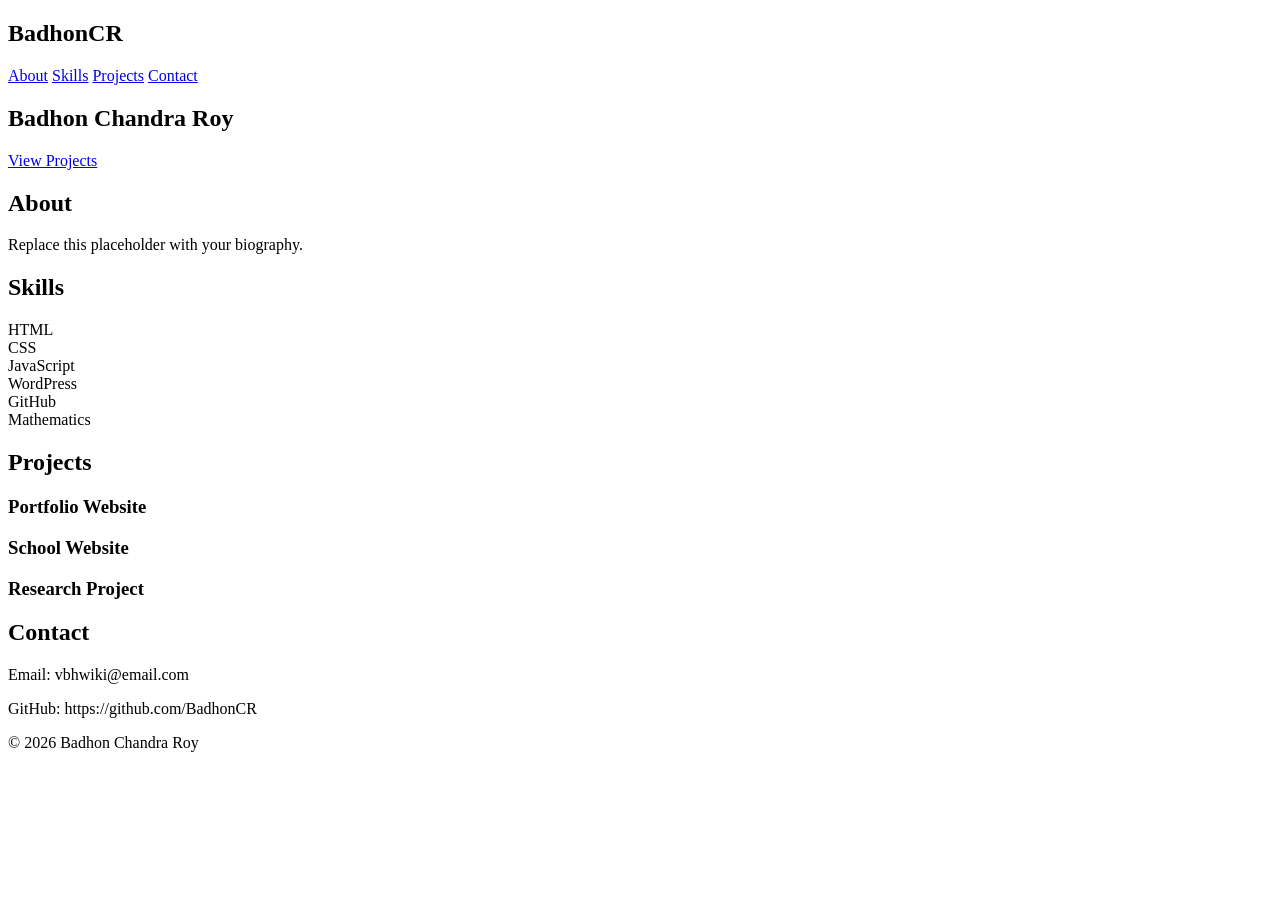
==== index.html @ b5044f46 "Update index.html" ====
<!DOCTYPE html>
<html lang="en">
<head>
<meta charset="UTF-8">
<meta name="viewport" content="width=device-width,initial-scale=1">
<title>Badhon Chandra Roy | Portfolio</title>
<meta name="description" content="Portfolio of Badhon Chandra Roy">
<link rel="stylesheet" href="css/style.css">
</head>
<body>
<header>
<div class="container">
<h2>BadhonCR</h2>
<nav>
<a href="#about">About</a>
<a href="#skills">Skills</a>
<a href="#projects">Projects</a>
<a href="#contact">Contact</a>
</nav>
</div>
</header>

<section class="hero">
<div class="container">
<h1>Badhon Chandra Roy</h1>
<p id="typing"></p>
<a class="btn" href="#projects">View Projects</a>
</div>
</section>

<section id="about" class="container card">
<h2>About</h2>
<p>Replace this placeholder with your biography.</p>
</section>

<section id="skills" class="container">
<h2>Skills</h2>
<div class="grid">
<div class="card">HTML</div>
<div class="card">CSS</div>
<div class="card">JavaScript</div>
<div class="card">WordPress</div>
<div class="card">GitHub</div>
<div class="card">Mathematics</div>
</div>
</section>

<section id="projects" class="container">
<h2>Projects</h2>
<div class="grid">
<div class="card"><h3>Portfolio Website</h3></div>
<div class="card"><h3>School Website</h3></div>
<div class="card"><h3>Research Project</h3></div>
</div>
</section>

<section id="contact" class="container card">
<h2>Contact</h2>
<p>Email: vbhwiki@email.com</p>
<p>GitHub: https://github.com/BadhonCR</p>
</section>

<footer>© 2026 Badhon Chandra Roy</footer>
<script src="js/script.js"></script>
</body>
</html>
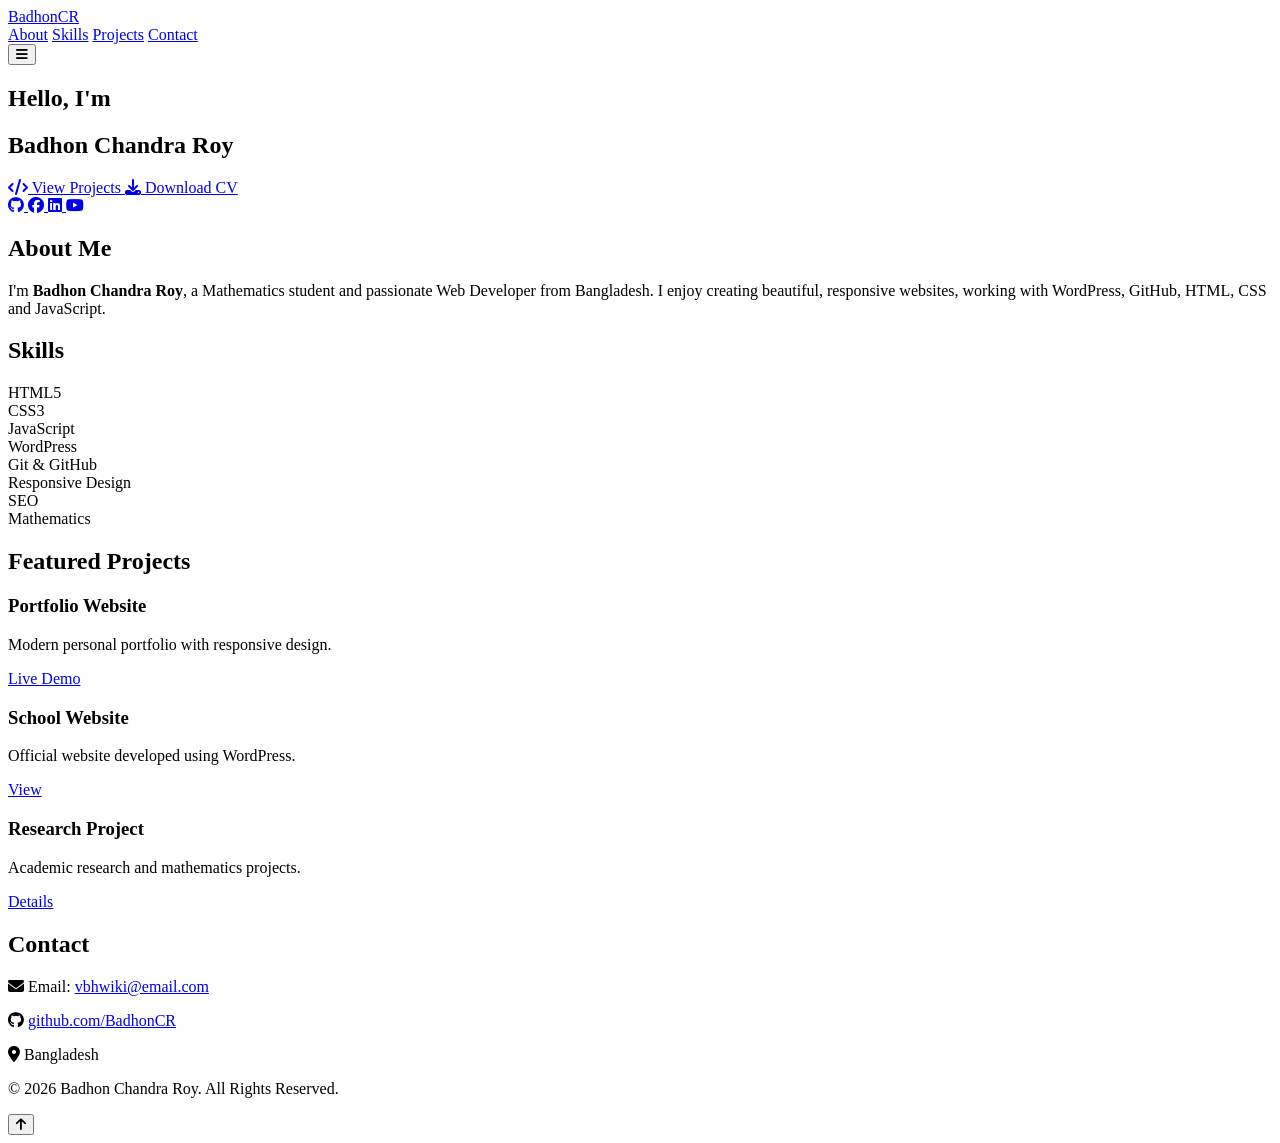
==== commit 70b9af37: "Update index.html" ====
--- a/index.html
+++ b/index.html
@@ -1,66 +1,298 @@
 <!DOCTYPE html>
 <html lang="en">
+
 <head>
-<meta charset="UTF-8">
-<meta name="viewport" content="width=device-width,initial-scale=1">
-<title>Badhon Chandra Roy | Portfolio</title>
-<meta name="description" content="Portfolio of Badhon Chandra Roy">
-<link rel="stylesheet" href="css/style.css">
+    <meta charset="UTF-8">
+    <meta name="viewport" content="width=device-width, initial-scale=1.0">
+
+    <title>Badhon Chandra Roy | Portfolio</title>
+
+    <meta name="description"
+        content="Official Portfolio of Badhon Chandra Roy - Mathematics Student, Web Developer & WordPress Designer">
+
+    <meta name="keywords"
+        content="Badhon Chandra Roy, Portfolio, Web Developer, WordPress, HTML, CSS, JavaScript, Mathematics">
+
+    <meta name="author" content="Badhon Chandra Roy">
+
+    <!-- Open Graph -->
+    <meta property="og:title" content="Badhon Chandra Roy | Portfolio">
+    <meta property="og:description" content="Official Portfolio Website">
+    <meta property="og:type" content="website">
+
+    <!-- Theme Color -->
+    <meta name="theme-color" content="#0f172a">
+
+    <!-- Favicon -->
+    <link rel="icon" href="images/favicon.png">
+
+    <!-- Google Font -->
+    <link rel="preconnect" href="https://fonts.googleapis.com">
+
+    <link rel="preconnect" href="https://fonts.gstatic.com" crossorigin>
+
+    <link href="https://fonts.googleapis.com/css2?family=Poppins:wght@300;400;500;600;700&display=swap"
+        rel="stylesheet">
+
+    <!-- Font Awesome -->
+    <link rel="stylesheet"
+        href="https://cdnjs.cloudflare.com/ajax/libs/font-awesome/6.7.1/css/all.min.css">
+
+    <!-- AOS Animation -->
+    <link rel="stylesheet"
+        href="https://unpkg.com/aos@2.3.4/dist/aos.css">
+
+    <!-- CSS -->
+    <link rel="stylesheet" href="css/style.css">
 </head>
+
 <body>
+
 <header>
+
 <div class="container">
-<h2>BadhonCR</h2>
+
+<a href="#" class="logo">Badhon<span>CR</span></a>
+
 <nav>
+
 <a href="#about">About</a>
+
 <a href="#skills">Skills</a>
+
 <a href="#projects">Projects</a>
+
 <a href="#contact">Contact</a>
+
 </nav>
-</div>
+
+<button class="menu-btn">
+<i class="fa-solid fa-bars"></i>
+</button>
+
+</div>
+
 </header>
 
+<!-- Hero -->
+
 <section class="hero">
-<div class="container">
-<h1>Badhon Chandra Roy</h1>
+
+<div class="container hero-content" data-aos="fade-up">
+
+<h1>Hello, I'm</h1>
+
+<h2>Badhon Chandra Roy</h2>
+
 <p id="typing"></p>
-<a class="btn" href="#projects">View Projects</a>
-</div>
-</section>
-
-<section id="about" class="container card">
-<h2>About</h2>
-<p>Replace this placeholder with your biography.</p>
-</section>
+
+<div class="hero-buttons">
+
+<a href="#projects" class="btn">
+<i class="fa-solid fa-code"></i>
+View Projects
+</a>
+
+<a href="files/BadhonCV.pdf" class="btn secondary" download>
+<i class="fa-solid fa-download"></i>
+Download CV
+</a>
+
+</div>
+
+<div class="social-icons">
+
+<a href="https://github.com/BadhonCR" target="_blank">
+<i class="fab fa-github"></i>
+</a>
+
+<a href="#">
+<i class="fab fa-facebook"></i>
+</a>
+
+<a href="#">
+<i class="fab fa-linkedin"></i>
+</a>
+
+<a href="#">
+<i class="fab fa-youtube"></i>
+</a>
+
+</div>
+
+</div>
+
+</section>
+
+<!-- About -->
+
+<section id="about" class="container">
+
+<div class="card" data-aos="fade-right">
+
+<h2>About Me</h2>
+
+<p>
+
+I'm <strong>Badhon Chandra Roy</strong>, a Mathematics student and
+passionate Web Developer from Bangladesh.
+
+I enjoy creating beautiful, responsive websites,
+working with WordPress, GitHub, HTML, CSS and JavaScript.
+
+</p>
+
+</div>
+
+</section>
+
+<!-- Skills -->
 
 <section id="skills" class="container">
-<h2>Skills</h2>
+
+<h2 data-aos="fade-up">Skills</h2>
+
 <div class="grid">
-<div class="card">HTML</div>
-<div class="card">CSS</div>
+
+<div class="card">HTML5</div>
+
+<div class="card">CSS3</div>
+
 <div class="card">JavaScript</div>
+
 <div class="card">WordPress</div>
-<div class="card">GitHub</div>
+
+<div class="card">Git & GitHub</div>
+
+<div class="card">Responsive Design</div>
+
+<div class="card">SEO</div>
+
 <div class="card">Mathematics</div>
-</div>
-</section>
+
+</div>
+
+</section>
+
+<!-- Projects -->
 
 <section id="projects" class="container">
-<h2>Projects</h2>
+
+<h2 data-aos="fade-up">Featured Projects</h2>
+
 <div class="grid">
-<div class="card"><h3>Portfolio Website</h3></div>
-<div class="card"><h3>School Website</h3></div>
-<div class="card"><h3>Research Project</h3></div>
-</div>
-</section>
-
-<section id="contact" class="container card">
+
+<div class="card">
+
+<h3>Portfolio Website</h3>
+
+<p>Modern personal portfolio with responsive design.</p>
+
+<a href="#" class="btn-small">Live Demo</a>
+
+</div>
+
+<div class="card">
+
+<h3>School Website</h3>
+
+<p>Official website developed using WordPress.</p>
+
+<a href="#" class="btn-small">View</a>
+
+</div>
+
+<div class="card">
+
+<h3>Research Project</h3>
+
+<p>Academic research and mathematics projects.</p>
+
+<a href="#" class="btn-small">Details</a>
+
+</div>
+
+</div>
+
+</section>
+
+<!-- Contact -->
+
+<section id="contact" class="container">
+
+<div class="card" data-aos="zoom-in">
+
 <h2>Contact</h2>
-<p>Email: vbhwiki@email.com</p>
-<p>GitHub: https://github.com/BadhonCR</p>
-</section>
-
-<footer>© 2026 Badhon Chandra Roy</footer>
+
+<p>
+
+<i class="fa-solid fa-envelope"></i>
+
+Email:
+<a href="mailto:vbhwiki@email.com">
+vbhwiki@email.com
+</a>
+
+</p>
+
+<p>
+
+<i class="fab fa-github"></i>
+
+<a href="https://github.com/BadhonCR" target="_blank">
+github.com/BadhonCR
+</a>
+
+</p>
+
+<p>
+
+<i class="fa-solid fa-location-dot"></i>
+
+Bangladesh
+
+</p>
+
+</div>
+
+</section>
+
+<footer>
+
+<p>
+
+© <span id="year"></span>
+
+Badhon Chandra Roy.
+
+All Rights Reserved.
+
+</p>
+
+</footer>
+
+<button id="topBtn">
+
+<i class="fa-solid fa-arrow-up"></i>
+
+</button>
+
+<script src="https://unpkg.com/aos@2.3.4/dist/aos.js"></script>
+
+<script>
+
+AOS.init({
+    duration:800,
+    once:true
+});
+
+document.getElementById("year").textContent =
+new Date().getFullYear();
+
+</script>
+
 <script src="js/script.js"></script>
+
 </body>
+
 </html>
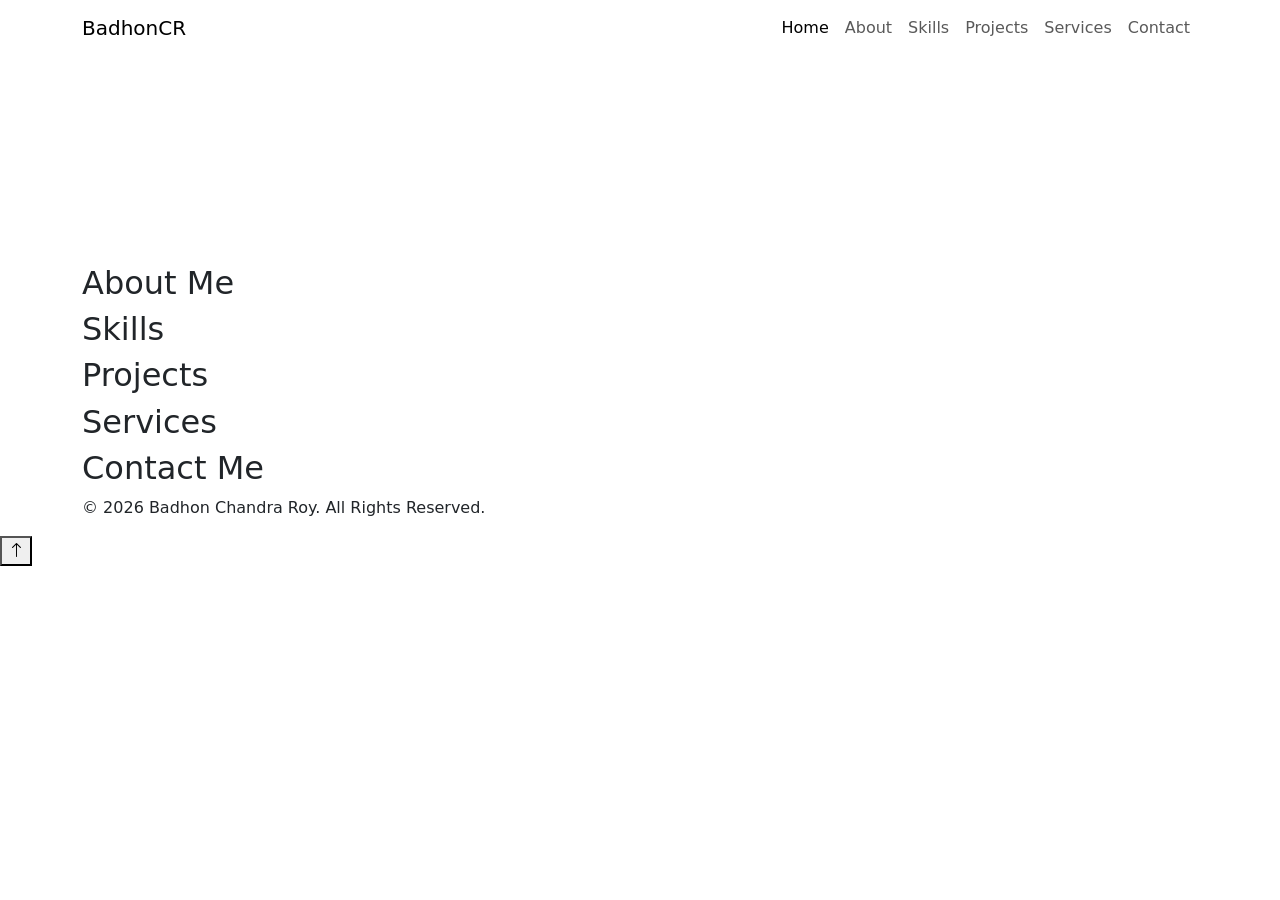
==== commit e290731b: "Update index.html" ====
--- a/index.html
+++ b/index.html
@@ -2,296 +2,437 @@
 <html lang="en">
 
 <head>
+
+    <!-- ==========================================
+                    BASIC META
+    =========================================== -->
+
     <meta charset="UTF-8">
-    <meta name="viewport" content="width=device-width, initial-scale=1.0">
-
-    <title>Badhon Chandra Roy | Portfolio</title>
+    <meta name="viewport"
+        content="width=device-width, initial-scale=1.0">
+
+    <title>
+        Badhon Chandra Roy | Portfolio
+    </title>
 
     <meta name="description"
-        content="Official Portfolio of Badhon Chandra Roy - Mathematics Student, Web Developer & WordPress Designer">
+        content="Official Portfolio of Badhon Chandra Roy">
 
     <meta name="keywords"
-        content="Badhon Chandra Roy, Portfolio, Web Developer, WordPress, HTML, CSS, JavaScript, Mathematics">
-
-    <meta name="author" content="Badhon Chandra Roy">
-
-    <!-- Open Graph -->
-    <meta property="og:title" content="Badhon Chandra Roy | Portfolio">
-    <meta property="og:description" content="Official Portfolio Website">
-    <meta property="og:type" content="website">
-
-    <!-- Theme Color -->
-    <meta name="theme-color" content="#0f172a">
-
-    <!-- Favicon -->
-    <link rel="icon" href="images/favicon.png">
-
-    <!-- Google Font -->
-    <link rel="preconnect" href="https://fonts.googleapis.com">
-
-    <link rel="preconnect" href="https://fonts.gstatic.com" crossorigin>
-
-    <link href="https://fonts.googleapis.com/css2?family=Poppins:wght@300;400;500;600;700&display=swap"
+        content="Portfolio, Web Developer, GitHub, Programmer, Bangladesh">
+
+    <meta name="author"
+        content="Badhon Chandra Roy">
+
+    <!-- ==========================================
+                    FAVICON
+    =========================================== -->
+
+    <link rel="icon"
+        href="assets/images/favicon.png">
+
+    <!-- ==========================================
+                    BOOTSTRAP
+    =========================================== -->
+
+    <link
+        href="https://cdn.jsdelivr.net/npm/bootstrap@5.3.8/dist/css/bootstrap.min.css"
         rel="stylesheet">
 
-    <!-- Font Awesome -->
+    <!-- Bootstrap Icons -->
+
     <link rel="stylesheet"
-        href="https://cdnjs.cloudflare.com/ajax/libs/font-awesome/6.7.1/css/all.min.css">
-
-    <!-- AOS Animation -->
+        href="https://cdn.jsdelivr.net/npm/bootstrap-icons@1.13.1/font/bootstrap-icons.min.css">
+
+    <!-- AOS -->
+
     <link rel="stylesheet"
         href="https://unpkg.com/aos@2.3.4/dist/aos.css">
 
-    <!-- CSS -->
-    <link rel="stylesheet" href="css/style.css">
+    <!-- Custom CSS -->
+
+    <link rel="stylesheet"
+        href="css/style.css">
+
 </head>
 
 <body>
 
-<header>
-
-<div class="container">
-
-<a href="#" class="logo">Badhon<span>CR</span></a>
-
-<nav>
-
-<a href="#about">About</a>
-
-<a href="#skills">Skills</a>
-
-<a href="#projects">Projects</a>
-
-<a href="#contact">Contact</a>
-
-</nav>
-
-<button class="menu-btn">
-<i class="fa-solid fa-bars"></i>
-</button>
-
-</div>
-
-</header>
-
-<!-- Hero -->
-
-<section class="hero">
-
-<div class="container hero-content" data-aos="fade-up">
-
-<h1>Hello, I'm</h1>
-
-<h2>Badhon Chandra Roy</h2>
-
-<p id="typing"></p>
-
-<div class="hero-buttons">
-
-<a href="#projects" class="btn">
-<i class="fa-solid fa-code"></i>
-View Projects
-</a>
-
-<a href="files/BadhonCV.pdf" class="btn secondary" download>
-<i class="fa-solid fa-download"></i>
-Download CV
-</a>
-
-</div>
-
-<div class="social-icons">
-
-<a href="https://github.com/BadhonCR" target="_blank">
-<i class="fab fa-github"></i>
-</a>
-
-<a href="#">
-<i class="fab fa-facebook"></i>
-</a>
-
-<a href="#">
-<i class="fab fa-linkedin"></i>
-</a>
-
-<a href="#">
-<i class="fab fa-youtube"></i>
-</a>
-
-</div>
-
-</div>
-
-</section>
-
-<!-- About -->
-
-<section id="about" class="container">
-
-<div class="card" data-aos="fade-right">
-
-<h2>About Me</h2>
-
-<p>
-
-I'm <strong>Badhon Chandra Roy</strong>, a Mathematics student and
-passionate Web Developer from Bangladesh.
-
-I enjoy creating beautiful, responsive websites,
-working with WordPress, GitHub, HTML, CSS and JavaScript.
-
-</p>
-
-</div>
-
-</section>
-
-<!-- Skills -->
-
-<section id="skills" class="container">
-
-<h2 data-aos="fade-up">Skills</h2>
-
-<div class="grid">
-
-<div class="card">HTML5</div>
-
-<div class="card">CSS3</div>
-
-<div class="card">JavaScript</div>
-
-<div class="card">WordPress</div>
-
-<div class="card">Git & GitHub</div>
-
-<div class="card">Responsive Design</div>
-
-<div class="card">SEO</div>
-
-<div class="card">Mathematics</div>
-
-</div>
-
-</section>
-
-<!-- Projects -->
-
-<section id="projects" class="container">
-
-<h2 data-aos="fade-up">Featured Projects</h2>
-
-<div class="grid">
-
-<div class="card">
-
-<h3>Portfolio Website</h3>
-
-<p>Modern personal portfolio with responsive design.</p>
-
-<a href="#" class="btn-small">Live Demo</a>
-
-</div>
-
-<div class="card">
-
-<h3>School Website</h3>
-
-<p>Official website developed using WordPress.</p>
-
-<a href="#" class="btn-small">View</a>
-
-</div>
-
-<div class="card">
-
-<h3>Research Project</h3>
-
-<p>Academic research and mathematics projects.</p>
-
-<a href="#" class="btn-small">Details</a>
-
-</div>
-
-</div>
-
-</section>
-
-<!-- Contact -->
-
-<section id="contact" class="container">
-
-<div class="card" data-aos="zoom-in">
-
-<h2>Contact</h2>
-
-<p>
-
-<i class="fa-solid fa-envelope"></i>
-
-Email:
-<a href="mailto:vbhwiki@email.com">
-vbhwiki@email.com
-</a>
-
-</p>
-
-<p>
-
-<i class="fab fa-github"></i>
-
-<a href="https://github.com/BadhonCR" target="_blank">
-github.com/BadhonCR
-</a>
-
-</p>
-
-<p>
-
-<i class="fa-solid fa-location-dot"></i>
-
-Bangladesh
-
-</p>
-
-</div>
-
-</section>
-
-<footer>
-
-<p>
-
-© <span id="year"></span>
-
-Badhon Chandra Roy.
-
-All Rights Reserved.
-
-</p>
-
-</footer>
-
-<button id="topBtn">
-
-<i class="fa-solid fa-arrow-up"></i>
-
-</button>
-
-<script src="https://unpkg.com/aos@2.3.4/dist/aos.js"></script>
-
-<script>
-
-AOS.init({
-    duration:800,
-    once:true
-});
-
-document.getElementById("year").textContent =
-new Date().getFullYear();
-
-</script>
-
-<script src="js/script.js"></script>
+    <!-- ==========================================
+                    PRELOADER
+    =========================================== -->
+
+    <div id="preloader">
+
+        <div class="loader"></div>
+
+    </div>
+
+    <!-- ==========================================
+                    HEADER
+    =========================================== -->
+
+    <header>
+
+        <nav class="navbar navbar-expand-lg fixed-top">
+
+            <div class="container">
+
+                <a class="navbar-brand"
+                    href="#">
+
+                    Badhon<span>CR</span>
+
+                </a>
+
+                <button class="navbar-toggler"
+                    type="button"
+                    data-bs-toggle="collapse"
+                    data-bs-target="#navbar">
+
+                    <span class="navbar-toggler-icon"></span>
+
+                </button>
+
+                <div class="collapse navbar-collapse"
+                    id="navbar">
+
+                    <ul class="navbar-nav ms-auto">
+
+                        <li class="nav-item">
+
+                            <a class="nav-link active"
+                                href="#home">
+
+                                Home
+
+                            </a>
+
+                        </li>
+
+                        <li class="nav-item">
+
+                            <a class="nav-link"
+                                href="#about">
+
+                                About
+
+                            </a>
+
+                        </li>
+
+                        <li class="nav-item">
+
+                            <a class="nav-link"
+                                href="#skills">
+
+                                Skills
+
+                            </a>
+
+                        </li>
+
+                        <li class="nav-item">
+
+                            <a class="nav-link"
+                                href="#projects">
+
+                                Projects
+
+                            </a>
+
+                        </li>
+
+                        <li class="nav-item">
+
+                            <a class="nav-link"
+                                href="#services">
+
+                                Services
+
+                            </a>
+
+                        </li>
+
+                        <li class="nav-item">
+
+                            <a class="nav-link"
+                                href="#contact">
+
+                                Contact
+
+                            </a>
+
+                        </li>
+
+                    </ul>
+
+                </div>
+
+            </div>
+
+        </nav>
+
+    </header>
+
+    <!-- ==========================================
+                    HERO
+    =========================================== -->
+
+    <section id="home"
+        class="hero">
+
+        <div class="container">
+
+            <div class="row align-items-center">
+
+                <div class="col-lg-6"
+                    data-aos="fade-right">
+
+                    <p class="subtitle">
+
+                        Hello, I'm
+
+                    </p>
+
+                    <h1>
+
+                        Badhon Chandra Roy
+
+                    </h1>
+
+                    <h3>
+
+                        Web Developer &
+                        Programmer
+
+                    </h3>
+
+                    <p class="hero-text">
+
+                        Passionate about creating
+                        modern websites, responsive
+                        web applications and clean
+                        user experiences.
+
+                    </p>
+
+                    <div class="hero-btn">
+
+                        <a href="#projects"
+                            class="btn btn-primary">
+
+                            View Projects
+
+                        </a>
+
+                        <a href="#contact"
+                            class="btn btn-outline-light">
+
+                            Contact Me
+
+                        </a>
+
+                    </div>
+
+                    <div class="social-icons">
+
+                        <a href="#">
+
+                            <i class="bi bi-github"></i>
+
+                        </a>
+
+                        <a href="#">
+
+                            <i class="bi bi-linkedin"></i>
+
+                        </a>
+
+                        <a href="#">
+
+                            <i class="bi bi-facebook"></i>
+
+                        </a>
+
+                        <a href="#">
+
+                            <i class="bi bi-envelope-fill"></i>
+
+                        </a>
+
+                    </div>
+
+                </div>
+
+                <div class="col-lg-6 text-center"
+                    data-aos="fade-left">
+
+                    <img src="assets/images/profile.png"
+                        alt="Profile"
+                        class="img-fluid hero-image">
+
+                </div>
+
+            </div>
+
+        </div>
+
+    </section>
+
+    <!-- ==========================================
+                    ABOUT
+    =========================================== -->
+
+    <section id="about"
+        class="section">
+
+        <div class="container">
+
+            <div class="section-title">
+
+                <h2>
+
+                    About Me
+
+                </h2>
+
+            </div>
+
+        </div>
+
+    </section>
+
+    <!-- ==========================================
+                    SKILLS
+    =========================================== -->
+
+    <section id="skills"
+        class="section">
+
+        <div class="container">
+
+            <div class="section-title">
+
+                <h2>
+
+                    Skills
+
+                </h2>
+
+            </div>
+
+        </div>
+
+    </section>
+
+    <!-- ==========================================
+                    PROJECTS
+    =========================================== -->
+
+    <section id="projects"
+        class="section">
+
+        <div class="container">
+
+            <div class="section-title">
+
+                <h2>
+
+                    Projects
+
+                </h2>
+
+            </div>
+
+        </div>
+
+    </section>
+
+    <!-- ==========================================
+                    SERVICES
+    =========================================== -->
+
+    <section id="services"
+        class="section">
+
+        <div class="container">
+
+            <div class="section-title">
+
+                <h2>
+
+                    Services
+
+                </h2>
+
+            </div>
+
+        </div>
+
+    </section>
+
+    <!-- ==========================================
+                    CONTACT
+    =========================================== -->
+
+    <section id="contact"
+        class="section">
+
+        <div class="container">
+
+            <div class="section-title">
+
+                <h2>
+
+                    Contact Me
+
+                </h2>
+
+            </div>
+
+        </div>
+
+    </section>
+
+    <!-- ==========================================
+                    FOOTER
+    =========================================== -->
+
+    <footer>
+
+        <div class="container">
+
+            <p>
+
+                © 2026 Badhon Chandra Roy.
+                All Rights Reserved.
+
+            </p>
+
+        </div>
+
+    </footer>
+
+    <!-- ==========================================
+                    BACK TO TOP
+    =========================================== -->
+
+    <button id="topBtn">
+
+        <i class="bi bi-arrow-up"></i>
+
+    </button>
+
+    <!-- ==========================================
+                    JS
+    =========================================== -->
+
+    <script src="https://cdn.jsdelivr.net/npm/bootstrap@5.3.8/dist/js/bootstrap.bundle.min.js"></script>
+
+    <script src="https://unpkg.com/aos@2.3.4/dist/aos.js"></script>
+
+    <script src="js/script.js"></script>
 
 </body>
 
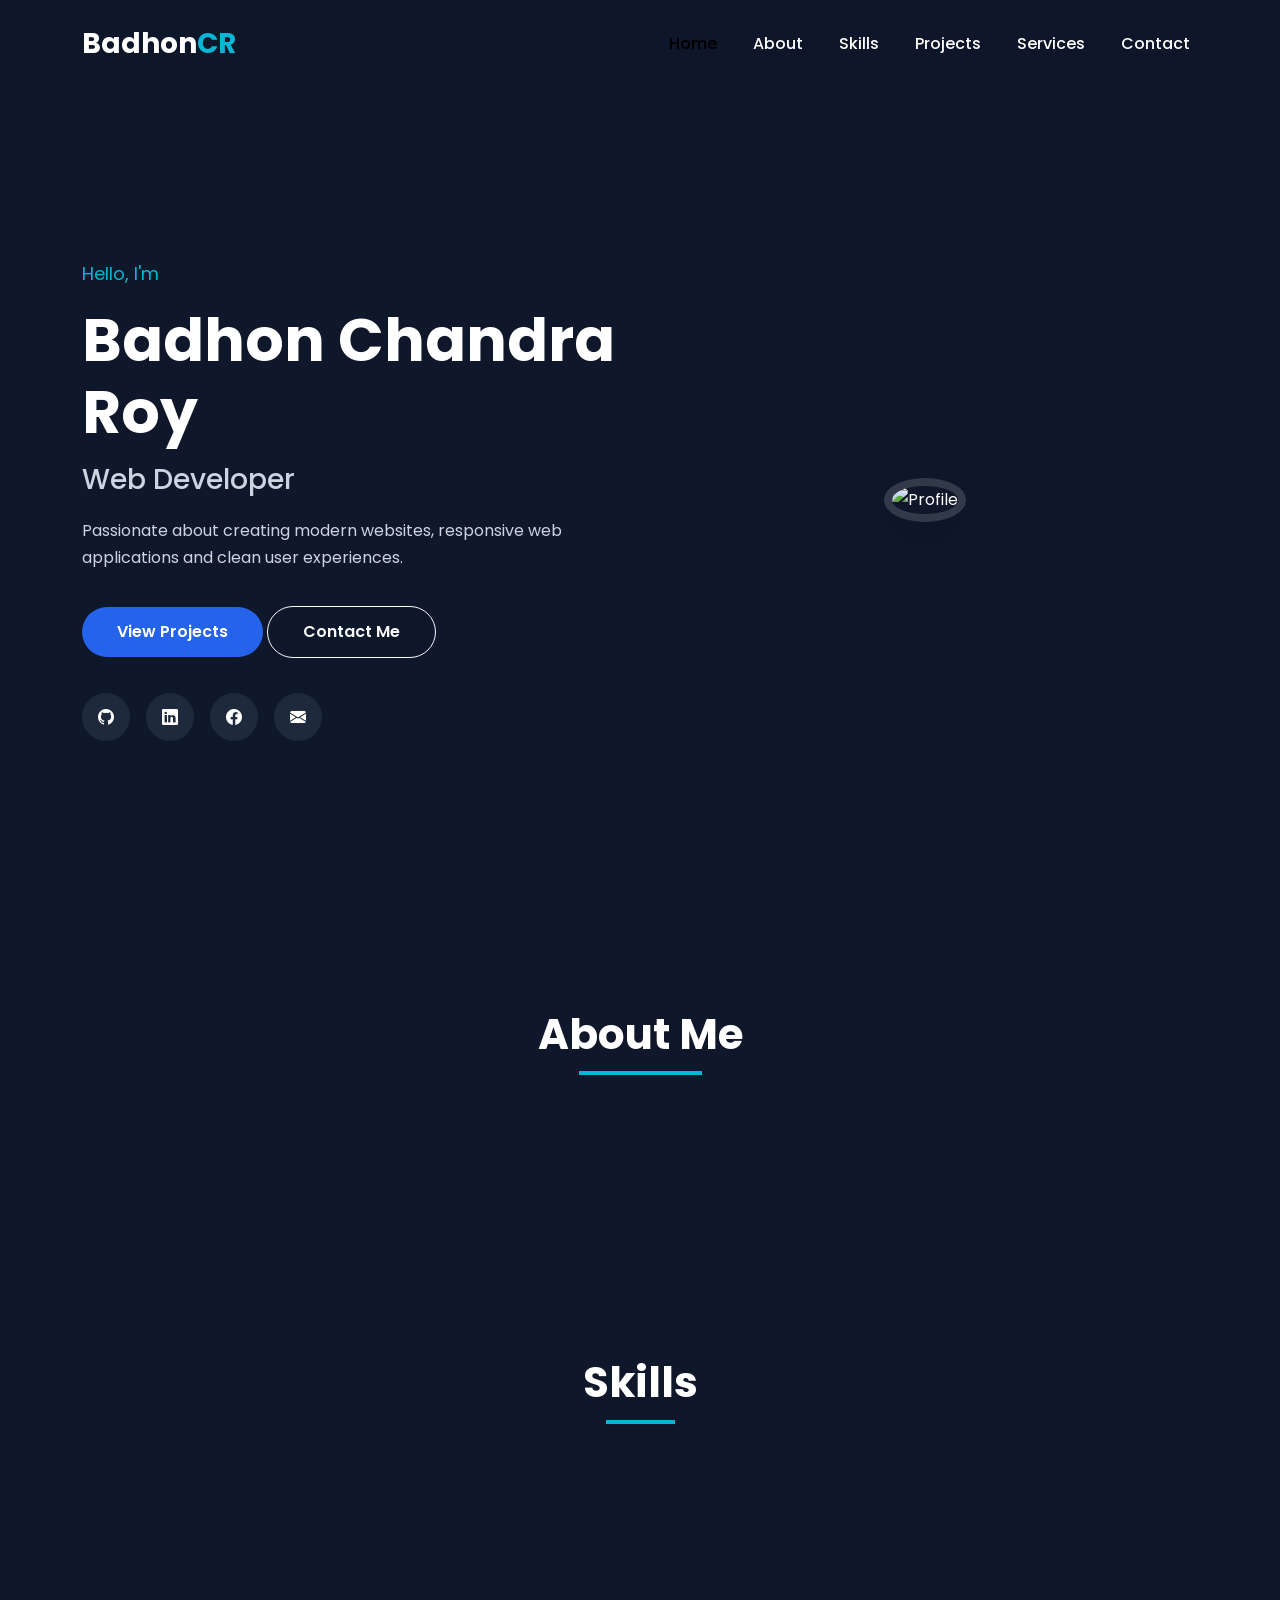
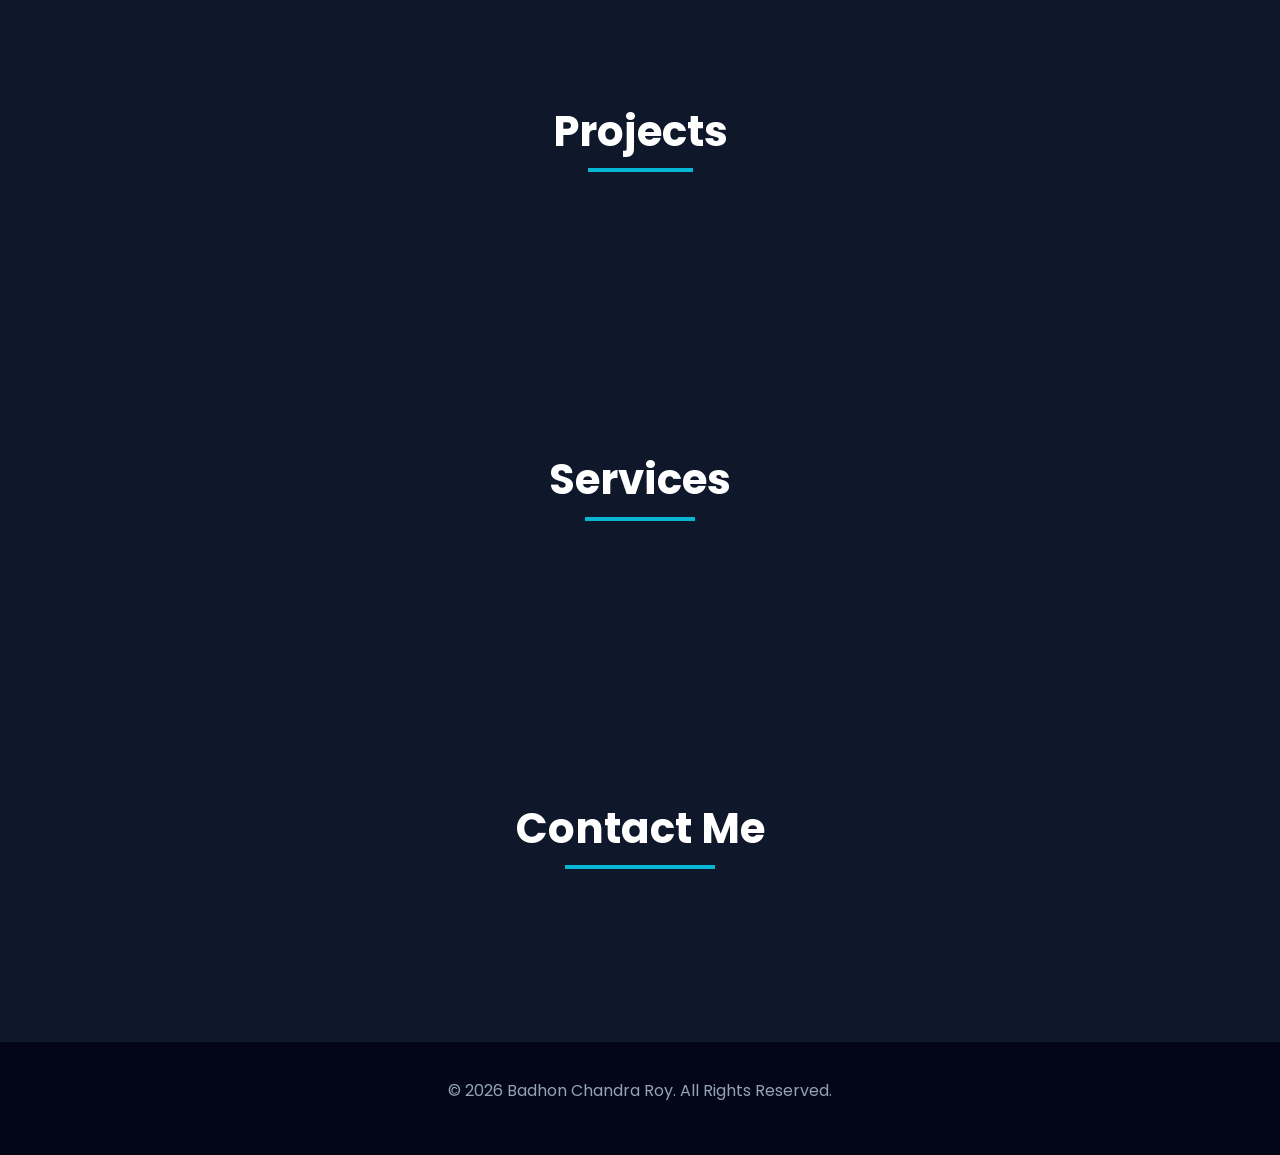
==== commit 181966fa: "Update index.html" ====
--- a/index.html
+++ b/index.html
@@ -52,7 +52,7 @@
     <!-- Custom CSS -->
 
     <link rel="stylesheet"
-        href="css/style.css">
+        href="assets/css/style.css">
 
 </head>
 
@@ -432,7 +432,7 @@
 
     <script src="https://unpkg.com/aos@2.3.4/dist/aos.js"></script>
 
-    <script src="js/script.js"></script>
+    <script src="assets/js/script.js"></script>
 
 </body>
 
--- a/assets/css/style.css
+++ b/assets/css/style.css
@@ -0,0 +1,557 @@
+/* =====================================================
+                    GOOGLE FONTS
+===================================================== */
+
+@import url('https://fonts.googleapis.com/css2?family=Poppins:wght@300;400;500;600;700;800&display=swap');
+
+/* =====================================================
+                    ROOT VARIABLES
+===================================================== */
+
+:root{
+
+    --primary:#2563eb;
+    --secondary:#3b82f6;
+    --accent:#06b6d4;
+
+    --dark:#0f172a;
+    --dark2:#1e293b;
+
+    --light:#ffffff;
+    --gray:#94a3b8;
+
+    --shadow:0 15px 40px rgba(0,0,0,.15);
+
+    --radius:16px;
+
+    --transition:.35s ease;
+
+}
+
+/* =====================================================
+                    RESET
+===================================================== */
+
+*{
+
+    margin:0;
+    padding:0;
+    box-sizing:border-box;
+
+}
+
+html{
+
+    scroll-behavior:smooth;
+
+}
+
+body{
+
+    font-family:'Poppins',sans-serif;
+
+    background:var(--dark);
+
+    color:var(--light);
+
+    overflow-x:hidden;
+
+    line-height:1.7;
+
+}
+
+/* =====================================================
+                    SCROLLBAR
+===================================================== */
+
+::-webkit-scrollbar{
+
+    width:10px;
+
+}
+
+::-webkit-scrollbar-track{
+
+    background:#111827;
+
+}
+
+::-webkit-scrollbar-thumb{
+
+    background:var(--primary);
+
+    border-radius:20px;
+
+}
+
+::-webkit-scrollbar-thumb:hover{
+
+    background:var(--accent);
+
+}
+
+/* =====================================================
+                    PRELOADER
+===================================================== */
+
+#preloader{
+
+    position:fixed;
+
+    inset:0;
+
+    background:#0f172a;
+
+    display:flex;
+
+    justify-content:center;
+
+    align-items:center;
+
+    z-index:99999;
+
+}
+
+.loader{
+
+    width:65px;
+
+    height:65px;
+
+    border:6px solid rgba(255,255,255,.15);
+
+    border-top:6px solid var(--accent);
+
+    border-radius:50%;
+
+    animation:spin 1s linear infinite;
+
+}
+
+@keyframes spin{
+
+    to{
+
+        transform:rotate(360deg);
+
+    }
+
+}
+
+/* =====================================================
+                    NAVBAR
+===================================================== */
+
+.navbar{
+
+    background:rgba(15,23,42,.85);
+
+    backdrop-filter:blur(18px);
+
+    transition:.4s;
+
+    padding:15px 0;
+
+}
+
+.navbar-brand{
+
+    color:white;
+
+    font-size:28px;
+
+    font-weight:700;
+
+}
+
+.navbar-brand span{
+
+    color:var(--accent);
+
+}
+
+.nav-link{
+
+    color:white;
+
+    margin-left:20px;
+
+    font-weight:500;
+
+    transition:.3s;
+
+}
+
+.nav-link:hover{
+
+    color:var(--accent);
+
+}
+
+.navbar-toggler{
+
+    border:none;
+
+}
+
+.navbar-toggler:focus{
+
+    box-shadow:none;
+
+}
+
+/* =====================================================
+                    HERO
+===================================================== */
+
+.hero{
+
+    min-height:100vh;
+
+    display:flex;
+
+    align-items:center;
+
+    background:
+    linear-gradient(rgba(15,23,42,.90),
+    rgba(15,23,42,.90)),
+    url("../assets/images/bg.jpg")
+    center/cover;
+
+    padding-top:100px;
+
+}
+
+.subtitle{
+
+    color:var(--accent);
+
+    font-size:18px;
+
+    margin-bottom:15px;
+
+}
+
+.hero h1{
+
+    font-size:60px;
+
+    font-weight:700;
+
+    margin-bottom:15px;
+
+}
+
+.hero h3{
+
+    color:#cbd5e1;
+
+    margin-bottom:20px;
+
+}
+
+.hero-text{
+
+    color:#cbd5e1;
+
+    max-width:600px;
+
+}
+
+/* =====================================================
+                    BUTTONS
+===================================================== */
+
+.hero-btn{
+
+    margin-top:35px;
+
+}
+
+.btn{
+
+    padding:13px 35px;
+
+    border-radius:50px;
+
+    transition:.35s;
+
+    font-weight:600;
+
+}
+
+.btn-primary{
+
+    background:var(--primary);
+
+    border:none;
+
+}
+
+.btn-primary:hover{
+
+    transform:translateY(-4px);
+
+    background:var(--secondary);
+
+}
+
+.btn-outline-light:hover{
+
+    transform:translateY(-4px);
+
+}
+
+/* =====================================================
+                    SOCIAL ICONS
+===================================================== */
+
+.social-icons{
+
+    margin-top:35px;
+
+}
+
+.social-icons a{
+
+    width:48px;
+
+    height:48px;
+
+    display:inline-flex;
+
+    justify-content:center;
+
+    align-items:center;
+
+    margin-right:12px;
+
+    border-radius:50%;
+
+    background:#1e293b;
+
+    color:white;
+
+    text-decoration:none;
+
+    transition:.35s;
+
+}
+
+.social-icons a:hover{
+
+    background:var(--primary);
+
+    transform:translateY(-6px);
+
+}
+
+/* =====================================================
+                    HERO IMAGE
+===================================================== */
+
+.hero-image{
+
+    width:420px;
+
+    max-width:100%;
+
+    border-radius:50%;
+
+    border:8px solid rgba(255,255,255,.15);
+
+    box-shadow:var(--shadow);
+
+    animation:float 4s ease-in-out infinite;
+
+}
+
+@keyframes float{
+
+    50%{
+
+        transform:translateY(-15px);
+
+    }
+
+}
+
+/* =====================================================
+                    SECTION
+===================================================== */
+
+.section{
+
+    padding:110px 0;
+
+}
+
+.section-title{
+
+    text-align:center;
+
+    margin-bottom:70px;
+
+}
+
+.section-title h2{
+
+    font-size:42px;
+
+    font-weight:700;
+
+    position:relative;
+
+    display:inline-block;
+
+}
+
+.section-title h2::after{
+
+    content:"";
+
+    position:absolute;
+
+    width:60%;
+
+    height:4px;
+
+    left:20%;
+
+    bottom:-15px;
+
+    background:var(--accent);
+
+}
+
+/* =====================================================
+                    FOOTER
+===================================================== */
+
+footer{
+
+    background:#020617;
+
+    text-align:center;
+
+    padding:35px 0;
+
+    color:#94a3b8;
+
+}
+
+/* =====================================================
+                    BACK TO TOP
+===================================================== */
+
+#topBtn{
+
+    position:fixed;
+
+    right:30px;
+
+    bottom:30px;
+
+    width:52px;
+
+    height:52px;
+
+    border:none;
+
+    border-radius:50%;
+
+    background:var(--primary);
+
+    color:white;
+
+    cursor:pointer;
+
+    display:none;
+
+    transition:.35s;
+
+    z-index:999;
+
+}
+
+#topBtn:hover{
+
+    transform:translateY(-5px);
+
+    background:var(--accent);
+
+}
+
+/* =====================================================
+                    RESPONSIVE
+===================================================== */
+
+@media(max-width:991px){
+
+.hero{
+
+text-align:center;
+
+padding-top:150px;
+
+}
+
+.hero h1{
+
+font-size:45px;
+
+}
+
+.hero-image{
+
+margin-top:60px;
+
+width:320px;
+
+}
+
+.nav-link{
+
+margin-left:0;
+
+padding:10px 0;
+
+}
+
+}
+
+@media(max-width:576px){
+
+.hero h1{
+
+font-size:36px;
+
+}
+
+.hero h3{
+
+font-size:22px;
+
+}
+
+.section-title h2{
+
+font-size:32px;
+
+}
+
+.hero-image{
+
+width:260px;
+
+}
+
+.btn{
+
+width:100%;
+
+margin-bottom:15px;
+
+}
+
+}
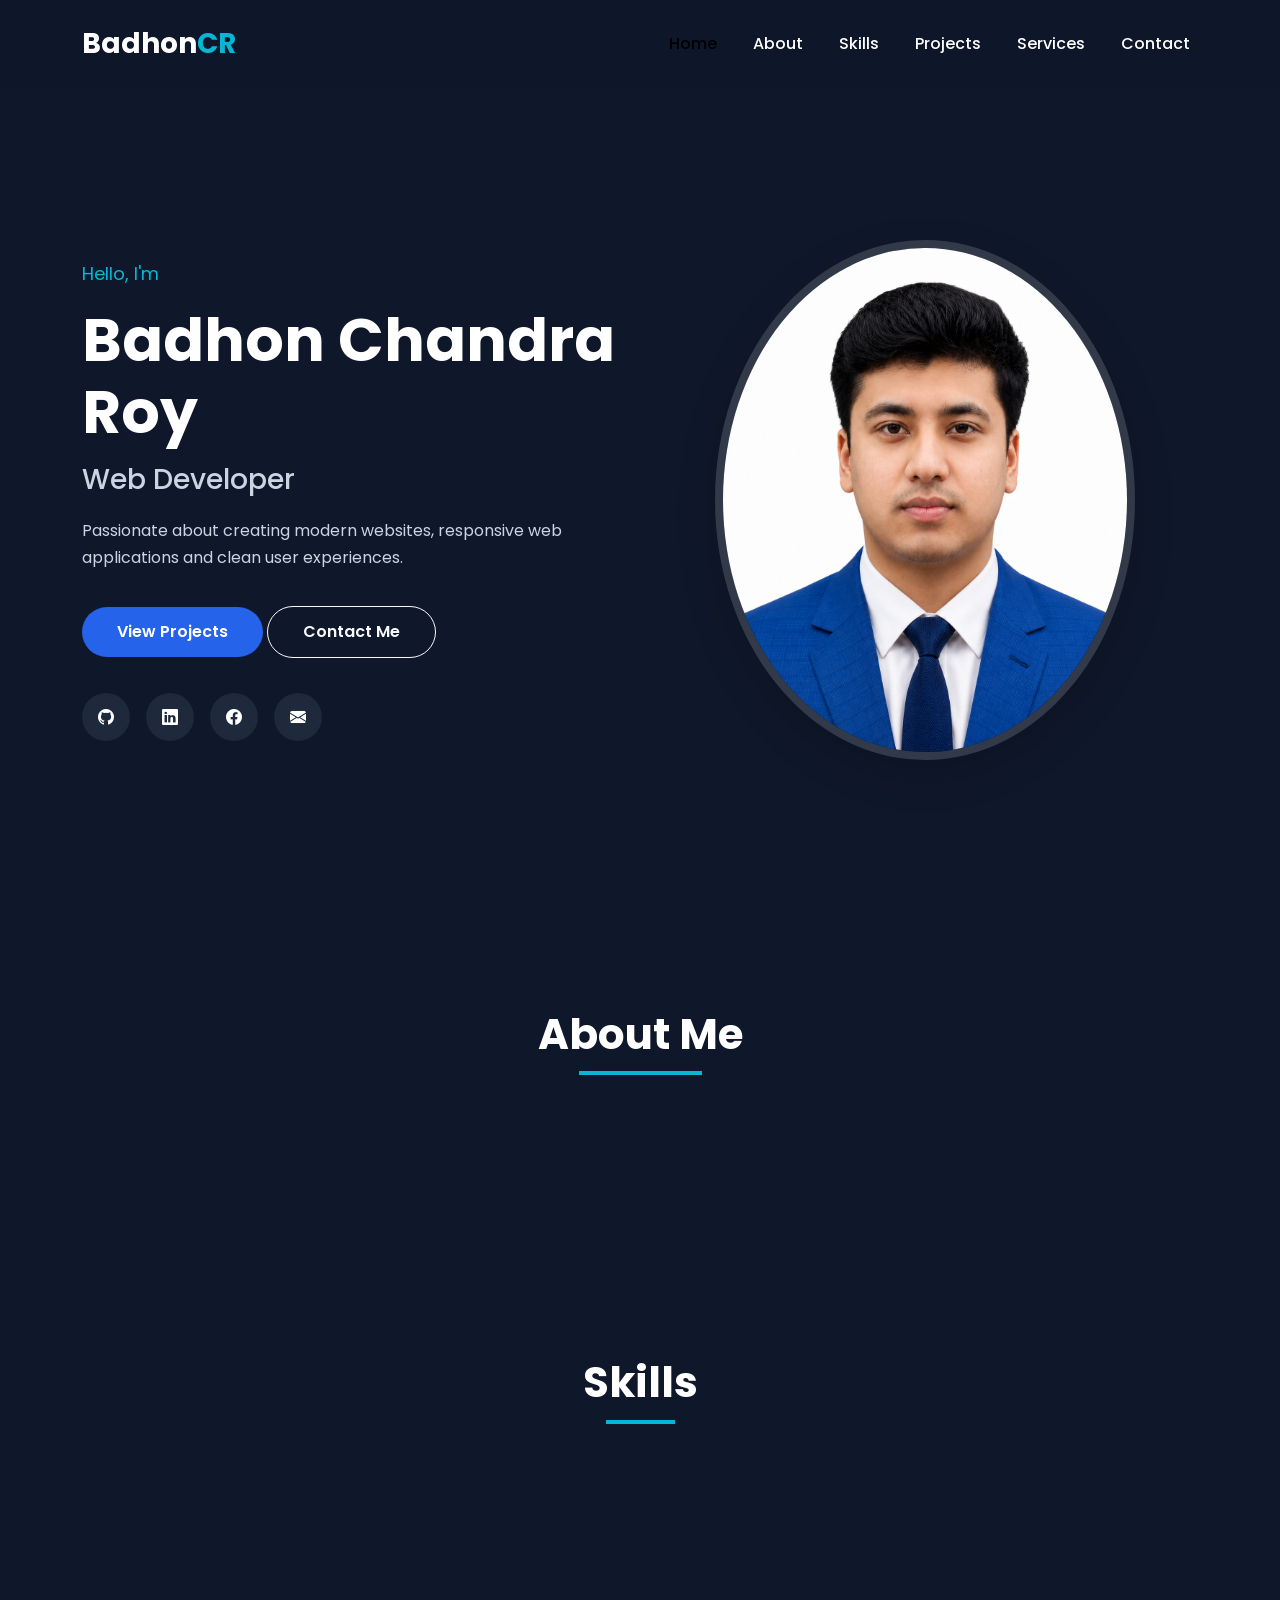
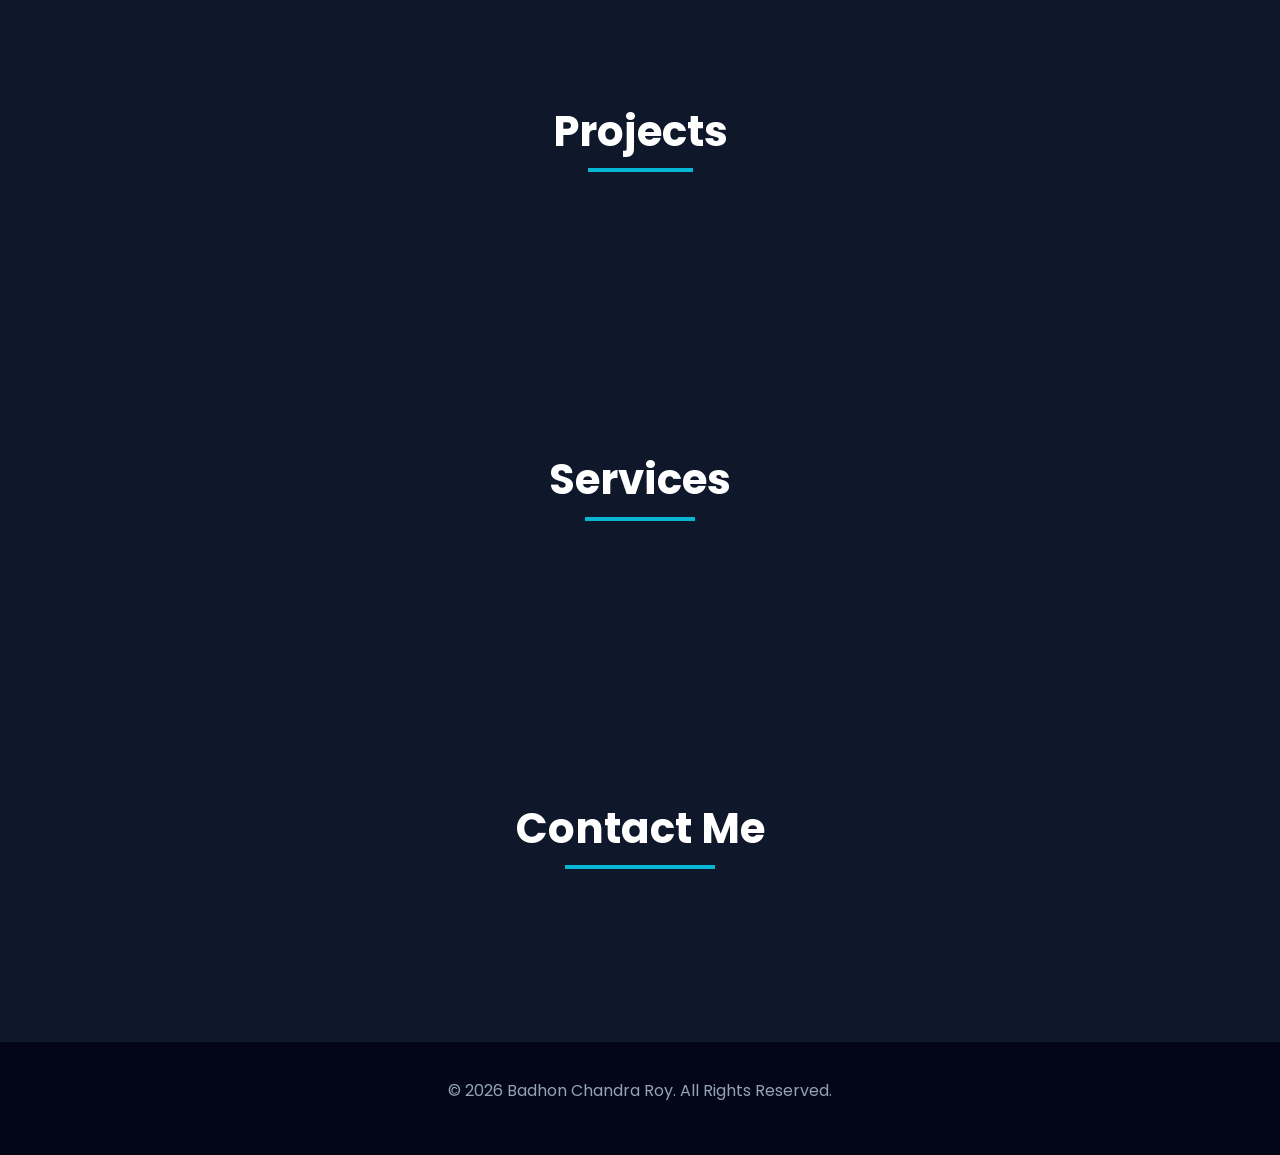
==== commit b8ee457e: "Update index.html" ====
--- a/index.html
+++ b/index.html
@@ -52,7 +52,7 @@
     <!-- Custom CSS -->
 
     <link rel="stylesheet"
-        href="assets/css/style.css">
+        href="css/style.css">
 
 </head>
 
@@ -268,7 +268,7 @@
                 <div class="col-lg-6 text-center"
                     data-aos="fade-left">
 
-                    <img src="assets/images/profile.png"
+                    <img src="assets/images/badhon-cr.png"
                         alt="Profile"
                         class="img-fluid hero-image">
 
@@ -432,7 +432,7 @@
 
     <script src="https://unpkg.com/aos@2.3.4/dist/aos.js"></script>
 
-    <script src="assets/js/script.js"></script>
+    <script src="js/script.js"></script>
 
 </body>
 
--- a/css/style.css
+++ b/css/style.css
@@ -0,0 +1,557 @@
+/* =====================================================
+                    GOOGLE FONTS
+===================================================== */
+
+@import url('https://fonts.googleapis.com/css2?family=Poppins:wght@300;400;500;600;700;800&display=swap');
+
+/* =====================================================
+                    ROOT VARIABLES
+===================================================== */
+
+:root{
+
+    --primary:#2563eb;
+    --secondary:#3b82f6;
+    --accent:#06b6d4;
+
+    --dark:#0f172a;
+    --dark2:#1e293b;
+
+    --light:#ffffff;
+    --gray:#94a3b8;
+
+    --shadow:0 15px 40px rgba(0,0,0,.15);
+
+    --radius:16px;
+
+    --transition:.35s ease;
+
+}
+
+/* =====================================================
+                    RESET
+===================================================== */
+
+*{
+
+    margin:0;
+    padding:0;
+    box-sizing:border-box;
+
+}
+
+html{
+
+    scroll-behavior:smooth;
+
+}
+
+body{
+
+    font-family:'Poppins',sans-serif;
+
+    background:var(--dark);
+
+    color:var(--light);
+
+    overflow-x:hidden;
+
+    line-height:1.7;
+
+}
+
+/* =====================================================
+                    SCROLLBAR
+===================================================== */
+
+::-webkit-scrollbar{
+
+    width:10px;
+
+}
+
+::-webkit-scrollbar-track{
+
+    background:#111827;
+
+}
+
+::-webkit-scrollbar-thumb{
+
+    background:var(--primary);
+
+    border-radius:20px;
+
+}
+
+::-webkit-scrollbar-thumb:hover{
+
+    background:var(--accent);
+
+}
+
+/* =====================================================
+                    PRELOADER
+===================================================== */
+
+#preloader{
+
+    position:fixed;
+
+    inset:0;
+
+    background:#0f172a;
+
+    display:flex;
+
+    justify-content:center;
+
+    align-items:center;
+
+    z-index:99999;
+
+}
+
+.loader{
+
+    width:65px;
+
+    height:65px;
+
+    border:6px solid rgba(255,255,255,.15);
+
+    border-top:6px solid var(--accent);
+
+    border-radius:50%;
+
+    animation:spin 1s linear infinite;
+
+}
+
+@keyframes spin{
+
+    to{
+
+        transform:rotate(360deg);
+
+    }
+
+}
+
+/* =====================================================
+                    NAVBAR
+===================================================== */
+
+.navbar{
+
+    background:rgba(15,23,42,.85);
+
+    backdrop-filter:blur(18px);
+
+    transition:.4s;
+
+    padding:15px 0;
+
+}
+
+.navbar-brand{
+
+    color:white;
+
+    font-size:28px;
+
+    font-weight:700;
+
+}
+
+.navbar-brand span{
+
+    color:var(--accent);
+
+}
+
+.nav-link{
+
+    color:white;
+
+    margin-left:20px;
+
+    font-weight:500;
+
+    transition:.3s;
+
+}
+
+.nav-link:hover{
+
+    color:var(--accent);
+
+}
+
+.navbar-toggler{
+
+    border:none;
+
+}
+
+.navbar-toggler:focus{
+
+    box-shadow:none;
+
+}
+
+/* =====================================================
+                    HERO
+===================================================== */
+
+.hero{
+
+    min-height:100vh;
+
+    display:flex;
+
+    align-items:center;
+
+    background:
+    linear-gradient(rgba(15,23,42,.90),
+    rgba(15,23,42,.90)),
+    url("../assets/images/bg.jpg")
+    center/cover;
+
+    padding-top:100px;
+
+}
+
+.subtitle{
+
+    color:var(--accent);
+
+    font-size:18px;
+
+    margin-bottom:15px;
+
+}
+
+.hero h1{
+
+    font-size:60px;
+
+    font-weight:700;
+
+    margin-bottom:15px;
+
+}
+
+.hero h3{
+
+    color:#cbd5e1;
+
+    margin-bottom:20px;
+
+}
+
+.hero-text{
+
+    color:#cbd5e1;
+
+    max-width:600px;
+
+}
+
+/* =====================================================
+                    BUTTONS
+===================================================== */
+
+.hero-btn{
+
+    margin-top:35px;
+
+}
+
+.btn{
+
+    padding:13px 35px;
+
+    border-radius:50px;
+
+    transition:.35s;
+
+    font-weight:600;
+
+}
+
+.btn-primary{
+
+    background:var(--primary);
+
+    border:none;
+
+}
+
+.btn-primary:hover{
+
+    transform:translateY(-4px);
+
+    background:var(--secondary);
+
+}
+
+.btn-outline-light:hover{
+
+    transform:translateY(-4px);
+
+}
+
+/* =====================================================
+                    SOCIAL ICONS
+===================================================== */
+
+.social-icons{
+
+    margin-top:35px;
+
+}
+
+.social-icons a{
+
+    width:48px;
+
+    height:48px;
+
+    display:inline-flex;
+
+    justify-content:center;
+
+    align-items:center;
+
+    margin-right:12px;
+
+    border-radius:50%;
+
+    background:#1e293b;
+
+    color:white;
+
+    text-decoration:none;
+
+    transition:.35s;
+
+}
+
+.social-icons a:hover{
+
+    background:var(--primary);
+
+    transform:translateY(-6px);
+
+}
+
+/* =====================================================
+                    HERO IMAGE
+===================================================== */
+
+.hero-image{
+
+    width:420px;
+
+    max-width:100%;
+
+    border-radius:50%;
+
+    border:8px solid rgba(255,255,255,.15);
+
+    box-shadow:var(--shadow);
+
+    animation:float 4s ease-in-out infinite;
+
+}
+
+@keyframes float{
+
+    50%{
+
+        transform:translateY(-15px);
+
+    }
+
+}
+
+/* =====================================================
+                    SECTION
+===================================================== */
+
+.section{
+
+    padding:110px 0;
+
+}
+
+.section-title{
+
+    text-align:center;
+
+    margin-bottom:70px;
+
+}
+
+.section-title h2{
+
+    font-size:42px;
+
+    font-weight:700;
+
+    position:relative;
+
+    display:inline-block;
+
+}
+
+.section-title h2::after{
+
+    content:"";
+
+    position:absolute;
+
+    width:60%;
+
+    height:4px;
+
+    left:20%;
+
+    bottom:-15px;
+
+    background:var(--accent);
+
+}
+
+/* =====================================================
+                    FOOTER
+===================================================== */
+
+footer{
+
+    background:#020617;
+
+    text-align:center;
+
+    padding:35px 0;
+
+    color:#94a3b8;
+
+}
+
+/* =====================================================
+                    BACK TO TOP
+===================================================== */
+
+#topBtn{
+
+    position:fixed;
+
+    right:30px;
+
+    bottom:30px;
+
+    width:52px;
+
+    height:52px;
+
+    border:none;
+
+    border-radius:50%;
+
+    background:var(--primary);
+
+    color:white;
+
+    cursor:pointer;
+
+    display:none;
+
+    transition:.35s;
+
+    z-index:999;
+
+}
+
+#topBtn:hover{
+
+    transform:translateY(-5px);
+
+    background:var(--accent);
+
+}
+
+/* =====================================================
+                    RESPONSIVE
+===================================================== */
+
+@media(max-width:991px){
+
+.hero{
+
+text-align:center;
+
+padding-top:150px;
+
+}
+
+.hero h1{
+
+font-size:45px;
+
+}
+
+.hero-image{
+
+margin-top:60px;
+
+width:320px;
+
+}
+
+.nav-link{
+
+margin-left:0;
+
+padding:10px 0;
+
+}
+
+}
+
+@media(max-width:576px){
+
+.hero h1{
+
+font-size:36px;
+
+}
+
+.hero h3{
+
+font-size:22px;
+
+}
+
+.section-title h2{
+
+font-size:32px;
+
+}
+
+.hero-image{
+
+width:260px;
+
+}
+
+.btn{
+
+width:100%;
+
+margin-bottom:15px;
+
+}
+
+}
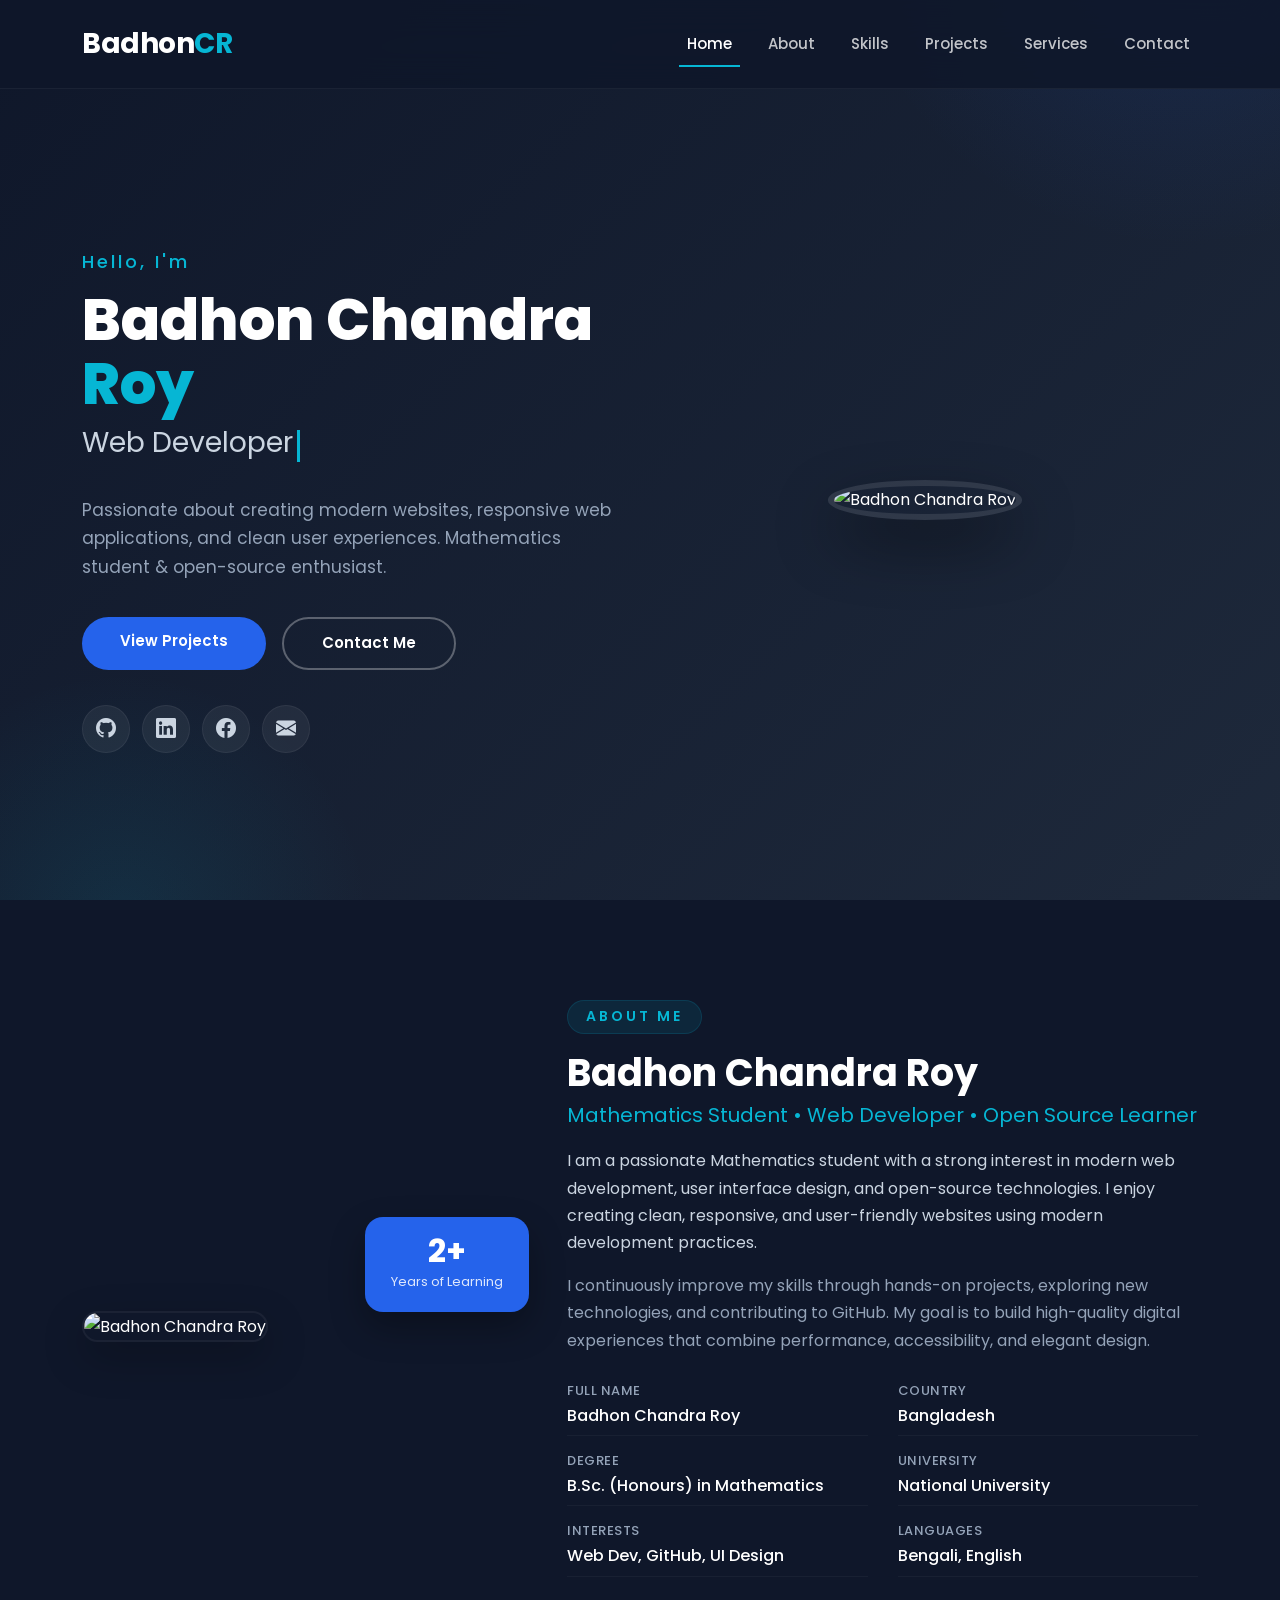
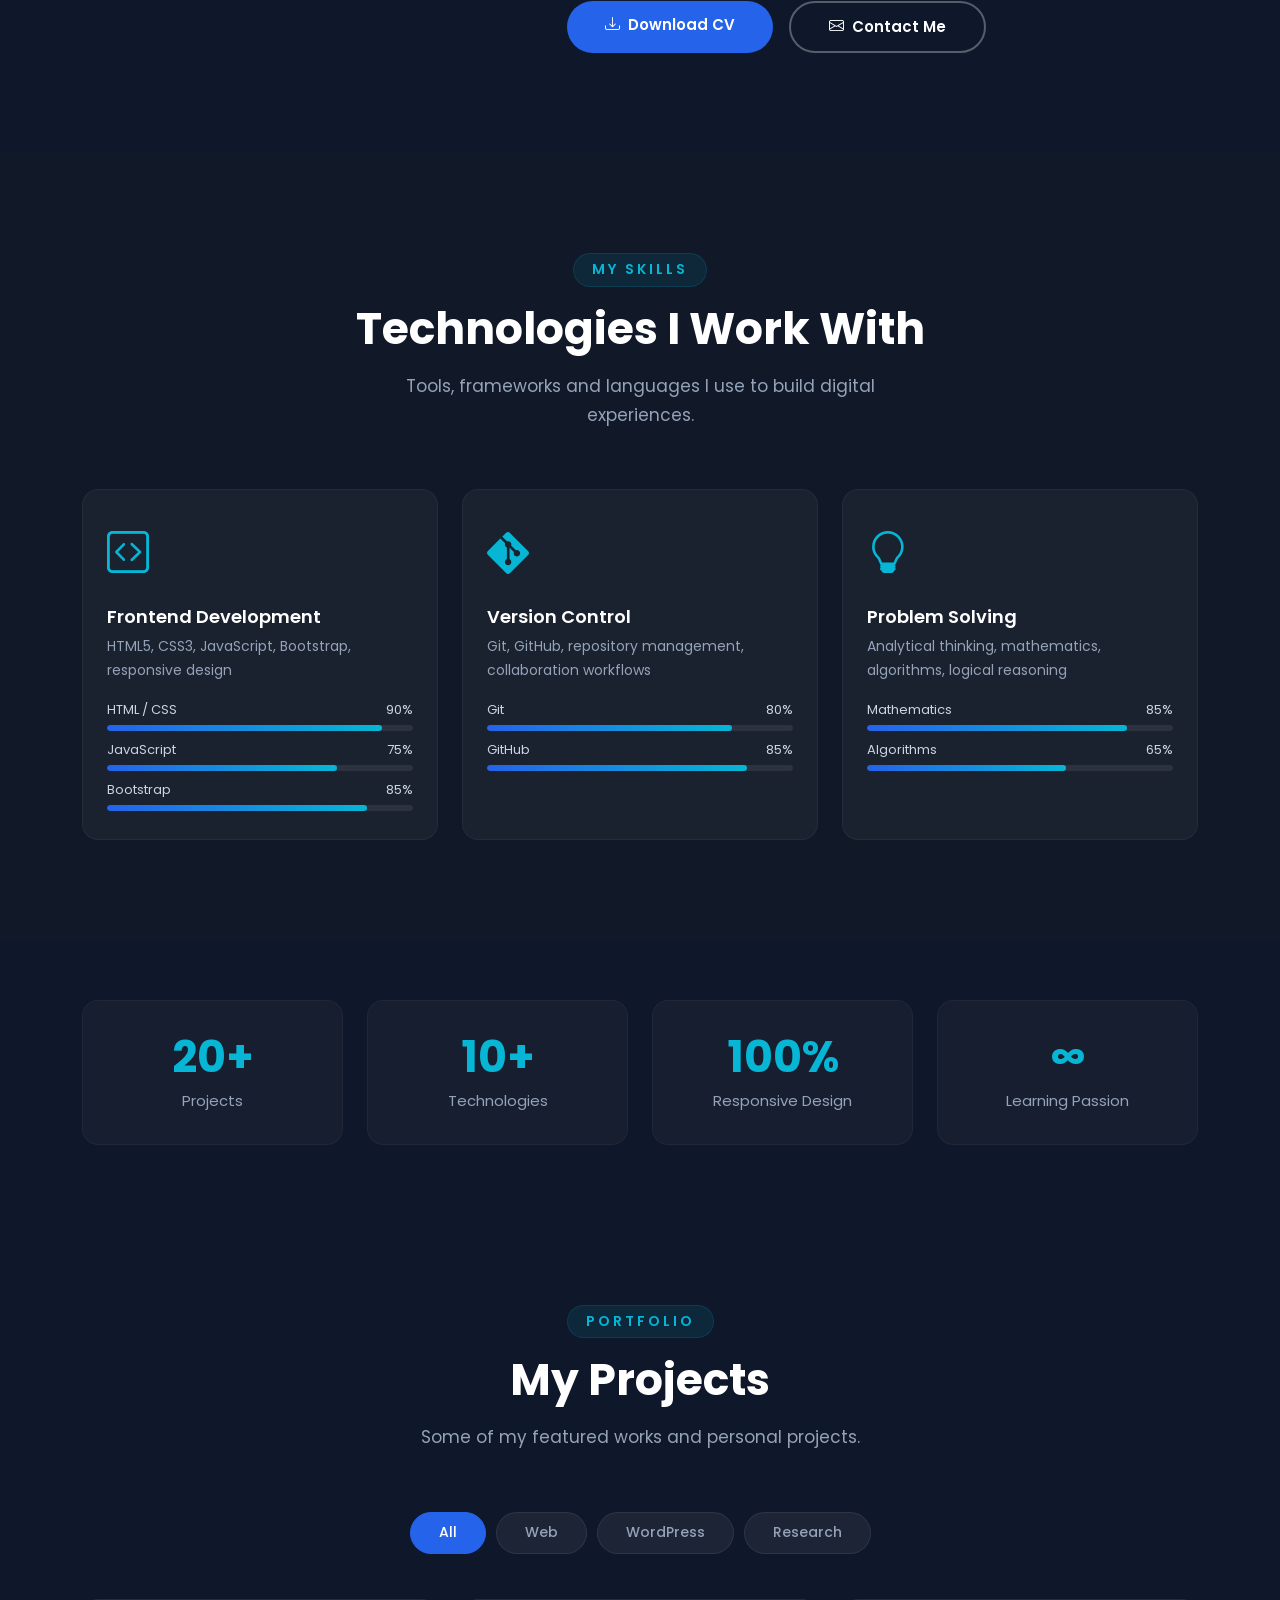
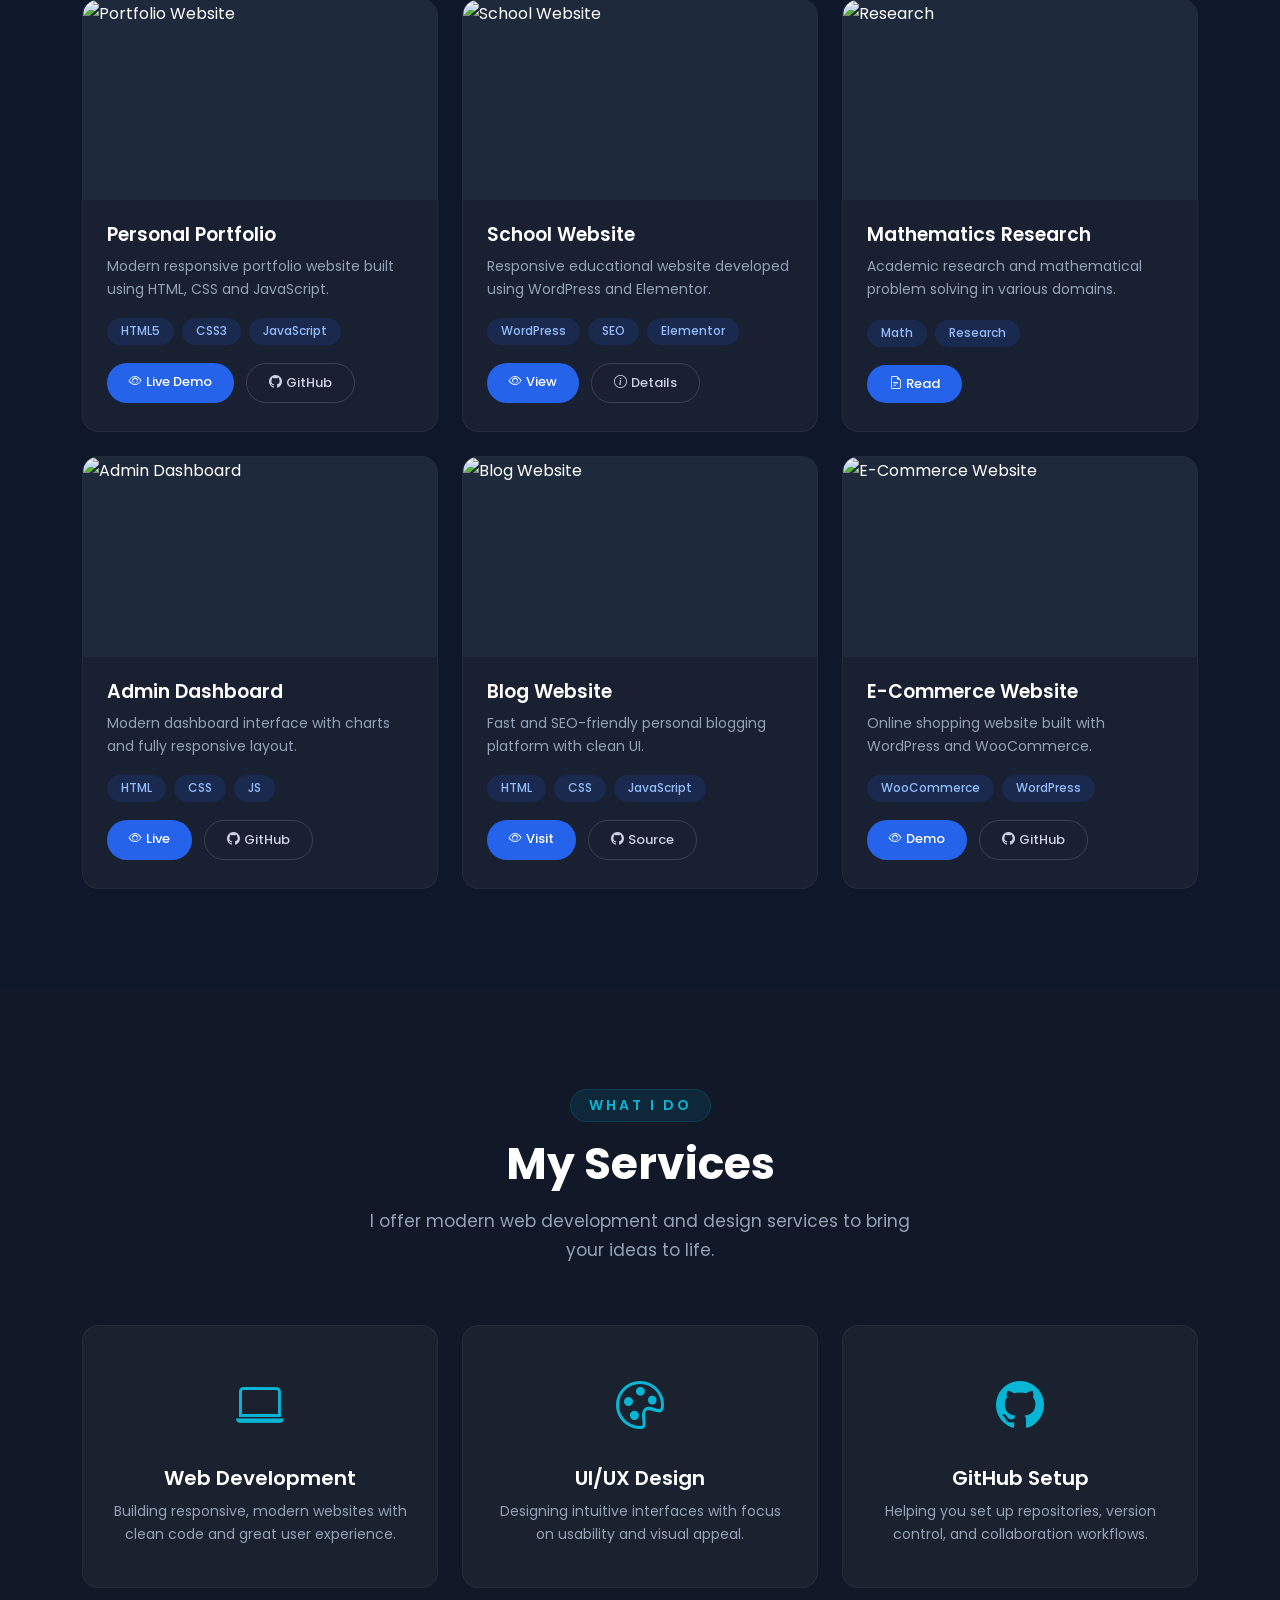
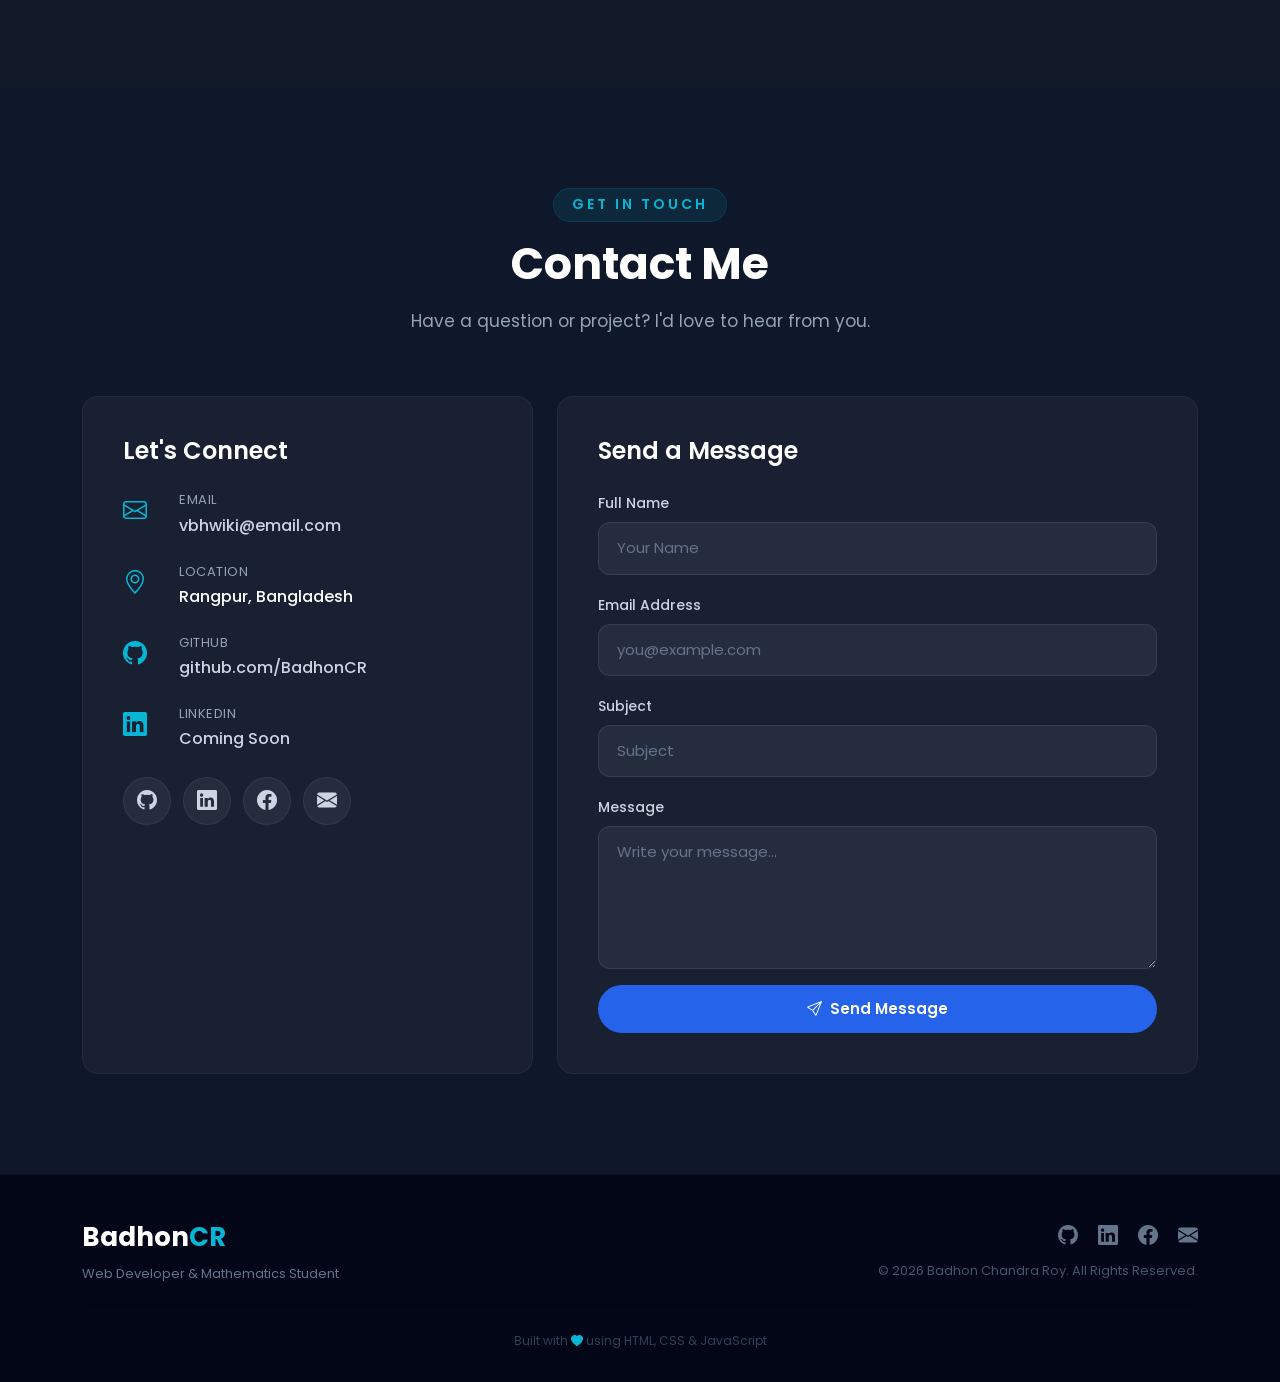
==== commit 0291d7fb: "Update index.html" ====
--- a/index.html
+++ b/index.html
@@ -2,58 +2,925 @@
 <html lang="en">
 
 <head>
-
     <!-- ==========================================
                     BASIC META
     =========================================== -->
-
     <meta charset="UTF-8">
-    <meta name="viewport"
-        content="width=device-width, initial-scale=1.0">
-
-    <title>
-        Badhon Chandra Roy | Portfolio
-    </title>
-
-    <meta name="description"
-        content="Official Portfolio of Badhon Chandra Roy">
-
-    <meta name="keywords"
-        content="Portfolio, Web Developer, GitHub, Programmer, Bangladesh">
-
-    <meta name="author"
-        content="Badhon Chandra Roy">
+    <meta name="viewport" content="width=device-width, initial-scale=1.0">
+    <title>Badhon Chandra Roy | Portfolio</title>
+    <meta name="description" content="Official Portfolio of Badhon Chandra Roy – Web Developer, Programmer & Mathematics Student">
+    <meta name="keywords" content="Portfolio, Web Developer, GitHub, Programmer, Bangladesh, Badhon Chandra Roy">
+    <meta name="author" content="Badhon Chandra Roy">
 
     <!-- ==========================================
                     FAVICON
     =========================================== -->
-
-    <link rel="icon"
-        href="assets/images/favicon.png">
-
-    <!-- ==========================================
-                    BOOTSTRAP
-    =========================================== -->
-
-    <link
-        href="https://cdn.jsdelivr.net/npm/bootstrap@5.3.8/dist/css/bootstrap.min.css"
-        rel="stylesheet">
-
-    <!-- Bootstrap Icons -->
-
-    <link rel="stylesheet"
-        href="https://cdn.jsdelivr.net/npm/bootstrap-icons@1.13.1/font/bootstrap-icons.min.css">
-
-    <!-- AOS -->
-
-    <link rel="stylesheet"
-        href="https://unpkg.com/aos@2.3.4/dist/aos.css">
-
-    <!-- Custom CSS -->
-
-    <link rel="stylesheet"
-        href="css/style.css">
-
+    <link rel="icon" href="data:image/svg+xml,<svg xmlns='http://www.w3.org/2000/svg' viewBox='0 0 100 100'><text y='.9em' font-size='90'>👨‍💻</text></svg>">
+
+    <!-- ==========================================
+                    BOOTSTRAP 5
+    =========================================== -->
+    <link href="https://cdn.jsdelivr.net/npm/bootstrap@5.3.8/dist/css/bootstrap.min.css" rel="stylesheet">
+    <link rel="stylesheet" href="https://cdn.jsdelivr.net/npm/bootstrap-icons@1.13.1/font/bootstrap-icons.min.css">
+
+    <!-- ==========================================
+                    AOS ANIMATION
+    =========================================== -->
+    <link rel="stylesheet" href="https://unpkg.com/aos@2.3.4/dist/aos.css">
+
+    <!-- ==========================================
+                    GOOGLE FONTS
+    =========================================== -->
+    <link href="https://fonts.googleapis.com/css2?family=Poppins:wght@300;400;500;600;700;800;900&display=swap" rel="stylesheet">
+
+    <!-- ==========================================
+                    CUSTOM STYLES
+    =========================================== -->
+    <style>
+        /* =====================================================
+                            ROOT VARIABLES
+        ====================================================== */
+        :root {
+            --primary: #2563eb;
+            --secondary: #3b82f6;
+            --accent: #06b6d4;
+            --dark: #0f172a;
+            --dark2: #1e293b;
+            --light: #ffffff;
+            --gray: #94a3b8;
+            --shadow: 0 15px 40px rgba(0, 0, 0, .25);
+            --radius: 16px;
+            --transition: .35s ease;
+        }
+
+        /* =====================================================
+                            RESET
+        ====================================================== */
+        * {
+            margin: 0;
+            padding: 0;
+            box-sizing: border-box;
+        }
+        html {
+            scroll-behavior: smooth;
+        }
+        body {
+            font-family: 'Poppins', sans-serif;
+            background: var(--dark);
+            color: var(--light);
+            overflow-x: hidden;
+            line-height: 1.7;
+        }
+
+        /* =====================================================
+                            SCROLLBAR
+        ====================================================== */
+        ::-webkit-scrollbar {
+            width: 10px;
+        }
+        ::-webkit-scrollbar-track {
+            background: #111827;
+        }
+        ::-webkit-scrollbar-thumb {
+            background: var(--primary);
+            border-radius: 20px;
+        }
+        ::-webkit-scrollbar-thumb:hover {
+            background: var(--accent);
+        }
+
+        /* =====================================================
+                            PRELOADER
+        ====================================================== */
+        #preloader {
+            position: fixed;
+            inset: 0;
+            background: #0f172a;
+            display: flex;
+            justify-content: center;
+            align-items: center;
+            z-index: 99999;
+            transition: opacity .6s ease;
+        }
+        #preloader.hide {
+            opacity: 0;
+            pointer-events: none;
+        }
+        .loader {
+            width: 65px;
+            height: 65px;
+            border: 6px solid rgba(255, 255, 255, .15);
+            border-top: 6px solid var(--accent);
+            border-radius: 50%;
+            animation: spin 1s linear infinite;
+        }
+        @keyframes spin {
+            to {
+                transform: rotate(360deg);
+            }
+        }
+
+        /* =====================================================
+                            NAVBAR
+        ====================================================== */
+        .navbar {
+            background: rgba(15, 23, 42, .85);
+            backdrop-filter: blur(18px);
+            -webkit-backdrop-filter: blur(18px);
+            transition: .4s;
+            padding: 15px 0;
+            border-bottom: 1px solid rgba(255, 255, 255, .05);
+        }
+        .navbar.scrolled {
+            padding: 8px 0;
+            box-shadow: 0 8px 30px rgba(0, 0, 0, .4);
+        }
+        .navbar-brand {
+            color: #fff;
+            font-size: 28px;
+            font-weight: 700;
+            letter-spacing: -0.5px;
+        }
+        .navbar-brand span {
+            color: var(--accent);
+        }
+        .nav-link {
+            color: rgba(255, 255, 255, .75) !important;
+            margin-left: 20px;
+            font-weight: 500;
+            transition: .3s;
+            position: relative;
+            font-size: 15px;
+        }
+        .nav-link:hover,
+        .nav-link.active {
+            color: #fff !important;
+        }
+        .nav-link::after {
+            content: '';
+            position: absolute;
+            bottom: -2px;
+            left: 0;
+            width: 0;
+            height: 2px;
+            background: var(--accent);
+            transition: .3s;
+        }
+        .nav-link:hover::after,
+        .nav-link.active::after {
+            width: 100%;
+        }
+        .navbar-toggler {
+            border: none;
+            padding: 0;
+            font-size: 28px;
+            color: #fff;
+        }
+        .navbar-toggler:focus {
+            box-shadow: none;
+        }
+        .navbar-toggler-icon {
+            background-image: url("data:image/svg+xml,%3csvg xmlns='http://www.w3.org/2000/svg' viewBox='0 0 30 30'%3e%3cpath stroke='rgba(255,255,255,0.9)' stroke-linecap='round' stroke-miterlimit='10' stroke-width='2' d='M4 7h22M4 15h22M4 23h22'/%3e%3c/svg%3e");
+        }
+
+        /* =====================================================
+                            HERO
+        ====================================================== */
+        .hero {
+            min-height: 100vh;
+            display: flex;
+            align-items: center;
+            background: linear-gradient(135deg, #0f172a 0%, #1e293b 100%);
+            padding-top: 100px;
+            position: relative;
+            overflow: hidden;
+        }
+        .hero::before {
+            content: '';
+            position: absolute;
+            top: -50%;
+            right: -20%;
+            width: 700px;
+            height: 700px;
+            background: radial-gradient(circle, rgba(37, 99, 235, .15) 0%, transparent 70%);
+            border-radius: 50%;
+            pointer-events: none;
+        }
+        .hero::after {
+            content: '';
+            position: absolute;
+            bottom: -30%;
+            left: -10%;
+            width: 500px;
+            height: 500px;
+            background: radial-gradient(circle, rgba(6, 182, 212, .10) 0%, transparent 70%);
+            border-radius: 50%;
+            pointer-events: none;
+        }
+        .hero .container {
+            position: relative;
+            z-index: 1;
+        }
+        .subtitle {
+            color: var(--accent);
+            font-size: 18px;
+            font-weight: 500;
+            margin-bottom: 10px;
+            letter-spacing: 3px;
+        }
+        .hero h1 {
+            font-size: 58px;
+            font-weight: 800;
+            margin-bottom: 10px;
+            line-height: 1.1;
+        }
+        .hero h1 span {
+            color: var(--accent);
+        }
+        .hero h3 {
+            font-size: 28px;
+            font-weight: 400;
+            color: #cbd5e1;
+            margin-bottom: 20px;
+            min-height: 50px;
+        }
+        .hero h3 .typing-cursor {
+            display: inline-block;
+            width: 3px;
+            height: 32px;
+            background: var(--accent);
+            margin-left: 4px;
+            vertical-align: text-bottom;
+            animation: blink 0.8s step-end infinite;
+        }
+        @keyframes blink {
+            0%,
+            100% {
+                opacity: 1;
+            }
+            50% {
+                opacity: 0;
+            }
+        }
+        .hero-text {
+            color: #94a3b8;
+            max-width: 540px;
+            font-size: 17px;
+        }
+        .hero-btn {
+            margin-top: 35px;
+            display: flex;
+            flex-wrap: wrap;
+            gap: 16px;
+        }
+        .hero-image {
+            width: 400px;
+            max-width: 100%;
+            border-radius: 50%;
+            border: 6px solid rgba(255, 255, 255, .10);
+            box-shadow: 0 25px 60px rgba(0, 0, 0, .4);
+            animation: float 5s ease-in-out infinite;
+            position: relative;
+            z-index: 1;
+        }
+        @keyframes float {
+            0%,
+            100% {
+                transform: translateY(0);
+            }
+            50% {
+                transform: translateY(-18px);
+            }
+        }
+
+        /* =====================================================
+                            BUTTONS
+        ====================================================== */
+        .btn {
+            padding: 13px 38px;
+            border-radius: 50px;
+            transition: var(--transition);
+            font-weight: 600;
+            font-size: 15px;
+            border: none;
+        }
+        .btn-primary {
+            background: var(--primary);
+            color: #fff;
+        }
+        .btn-primary:hover {
+            background: var(--secondary);
+            transform: translateY(-4px);
+            box-shadow: 0 12px 30px rgba(37, 99, 235, .35);
+            color: #fff;
+        }
+        .btn-outline-light {
+            border: 2px solid rgba(255, 255, 255, .3);
+            color: #fff;
+            background: transparent;
+        }
+        .btn-outline-light:hover {
+            background: rgba(255, 255, 255, .10);
+            transform: translateY(-4px);
+            color: #fff;
+            border-color: #fff;
+        }
+
+        /* =====================================================
+                            SOCIAL ICONS
+        ====================================================== */
+        .social-icons {
+            margin-top: 35px;
+            display: flex;
+            flex-wrap: wrap;
+            gap: 12px;
+        }
+        .social-icons a {
+            width: 48px;
+            height: 48px;
+            display: inline-flex;
+            justify-content: center;
+            align-items: center;
+            border-radius: 50%;
+            background: rgba(255, 255, 255, .06);
+            color: #cbd5e1;
+            text-decoration: none;
+            transition: var(--transition);
+            font-size: 20px;
+            border: 1px solid rgba(255, 255, 255, .06);
+        }
+        .social-icons a:hover {
+            background: var(--primary);
+            color: #fff;
+            transform: translateY(-6px);
+            box-shadow: 0 10px 30px rgba(37, 99, 235, .3);
+        }
+
+        /* =====================================================
+                            SECTION COMMON
+        ====================================================== */
+        .section {
+            padding: 100px 0;
+        }
+        .section-alt {
+            background: #111827;
+        }
+        .section-title {
+            text-align: center;
+            margin-bottom: 60px;
+        }
+        .section-tag {
+            display: inline-block;
+            color: var(--accent);
+            font-weight: 600;
+            letter-spacing: 3px;
+            font-size: 14px;
+            text-transform: uppercase;
+            background: rgba(6, 182, 212, .10);
+            padding: 4px 18px;
+            border-radius: 50px;
+            border: 1px solid rgba(6, 182, 212, .15);
+        }
+        .section-title h2 {
+            font-size: 44px;
+            font-weight: 700;
+            margin-top: 16px;
+            margin-bottom: 0;
+        }
+        .section-title p {
+            color: #94a3b8;
+            max-width: 560px;
+            margin: 16px auto 0;
+            font-size: 17px;
+        }
+
+        /* =====================================================
+                            ABOUT
+        ====================================================== */
+        .about-image-wrap {
+            position: relative;
+        }
+        .about-image-wrap img {
+            width: 100%;
+            border-radius: var(--radius);
+            box-shadow: var(--shadow);
+            border: 2px solid rgba(255, 255, 255, .05);
+        }
+        .experience-badge {
+            position: absolute;
+            right: -10px;
+            bottom: 30px;
+            background: var(--primary);
+            color: #fff;
+            padding: 18px 26px;
+            border-radius: 18px;
+            text-align: center;
+            box-shadow: 0 15px 35px rgba(0, 0, 0, .3);
+            min-width: 100px;
+        }
+        .experience-badge h3 {
+            margin: 0;
+            font-size: 32px;
+            font-weight: 700;
+            line-height: 1;
+        }
+        .experience-badge span {
+            font-size: 13px;
+            font-weight: 400;
+            opacity: .85;
+        }
+        .about-info-grid {
+            display: grid;
+            grid-template-columns: 1fr 1fr;
+            gap: 8px 30px;
+            margin-top: 20px;
+        }
+        .about-info-grid .info-item {
+            padding: 6px 0;
+            border-bottom: 1px solid rgba(255, 255, 255, .04);
+        }
+        .about-info-grid .info-item strong {
+            color: #cbd5e1;
+            font-weight: 500;
+            display: block;
+            font-size: 13px;
+            text-transform: uppercase;
+            letter-spacing: 0.5px;
+            color: #94a3b8;
+        }
+        .about-info-grid .info-item p {
+            margin: 0;
+            font-weight: 500;
+        }
+
+        /* =====================================================
+                            SKILLS
+        ====================================================== */
+        .skill-card {
+            background: rgba(255, 255, 255, .04);
+            border-radius: var(--radius);
+            padding: 28px 24px;
+            transition: var(--transition);
+            border: 1px solid rgba(255, 255, 255, .05);
+            height: 100%;
+        }
+        .skill-card:hover {
+            transform: translateY(-8px);
+            background: rgba(255, 255, 255, .07);
+            border-color: rgba(37, 99, 235, .2);
+            box-shadow: 0 20px 50px rgba(0, 0, 0, .2);
+        }
+        .skill-card .icon {
+            font-size: 42px;
+            color: var(--accent);
+            margin-bottom: 16px;
+        }
+        .skill-card h5 {
+            font-weight: 600;
+            font-size: 18px;
+            margin-bottom: 8px;
+        }
+        .skill-card p {
+            color: #94a3b8;
+            font-size: 14px;
+            margin: 0;
+        }
+        .skill-progress {
+            margin-top: 16px;
+        }
+        .skill-progress .progress {
+            height: 6px;
+            background: rgba(255, 255, 255, .08);
+            border-radius: 10px;
+            overflow: hidden;
+        }
+        .skill-progress .progress-bar {
+            background: linear-gradient(90deg, var(--primary), var(--accent));
+            border-radius: 10px;
+            transition: width 1.5s ease;
+            width: 0%;
+        }
+        .skill-progress .progress-label {
+            display: flex;
+            justify-content: space-between;
+            font-size: 13px;
+            color: #cbd5e1;
+            margin-bottom: 4px;
+        }
+
+        /* =====================================================
+                            PROJECTS
+        ====================================================== */
+        .project-filter {
+            display: flex;
+            flex-wrap: wrap;
+            justify-content: center;
+            gap: 10px;
+            margin-bottom: 45px;
+        }
+        .filter-btn {
+            padding: 8px 28px;
+            border-radius: 50px;
+            background: rgba(255, 255, 255, .06);
+            border: 1px solid rgba(255, 255, 255, .08);
+            color: #94a3b8;
+            font-weight: 500;
+            transition: var(--transition);
+            cursor: pointer;
+            font-size: 14px;
+        }
+        .filter-btn:hover,
+        .filter-btn.active {
+            background: var(--primary);
+            color: #fff;
+            border-color: var(--primary);
+        }
+        .project-card {
+            background: rgba(255, 255, 255, .04);
+            border-radius: var(--radius);
+            overflow: hidden;
+            transition: var(--transition);
+            border: 1px solid rgba(255, 255, 255, .05);
+            height: 100%;
+            display: flex;
+            flex-direction: column;
+        }
+        .project-card:hover {
+            transform: translateY(-8px);
+            border-color: rgba(37, 99, 235, .2);
+            box-shadow: 0 20px 50px rgba(0, 0, 0, .2);
+        }
+        .project-card img {
+            width: 100%;
+            height: 200px;
+            object-fit: cover;
+            background: #1e293b;
+        }
+        .project-content {
+            padding: 24px 24px 28px;
+            flex: 1;
+            display: flex;
+            flex-direction: column;
+        }
+        .project-content h4 {
+            font-weight: 600;
+            font-size: 19px;
+            margin-bottom: 8px;
+        }
+        .project-content p {
+            color: #94a3b8;
+            font-size: 14px;
+            flex: 1;
+            margin-bottom: 16px;
+        }
+        .project-tags {
+            display: flex;
+            flex-wrap: wrap;
+            gap: 8px;
+            margin-bottom: 18px;
+        }
+        .project-tags span {
+            background: rgba(37, 99, 235, .15);
+            color: #93bbfc;
+            padding: 3px 14px;
+            border-radius: 50px;
+            font-size: 12px;
+            font-weight: 500;
+        }
+        .project-links {
+            display: flex;
+            gap: 12px;
+            flex-wrap: wrap;
+        }
+        .project-links .btn-sm {
+            padding: 8px 22px;
+            border-radius: 50px;
+            font-size: 13px;
+            font-weight: 500;
+            text-decoration: none;
+            transition: var(--transition);
+        }
+        .project-links .btn-sm-primary {
+            background: var(--primary);
+            color: #fff;
+        }
+        .project-links .btn-sm-primary:hover {
+            background: var(--secondary);
+            transform: translateY(-2px);
+        }
+        .project-links .btn-sm-outline {
+            border: 1px solid rgba(255, 255, 255, .15);
+            color: #cbd5e1;
+            background: transparent;
+        }
+        .project-links .btn-sm-outline:hover {
+            border-color: var(--primary);
+            color: #fff;
+            background: rgba(37, 99, 235, .1);
+        }
+
+        /* =====================================================
+                            SERVICES
+        ====================================================== */
+        .service-card {
+            background: rgba(255, 255, 255, .04);
+            border-radius: var(--radius);
+            padding: 40px 30px;
+            text-align: center;
+            transition: var(--transition);
+            border: 1px solid rgba(255, 255, 255, .05);
+            height: 100%;
+        }
+        .service-card:hover {
+            transform: translateY(-8px);
+            background: rgba(255, 255, 255, .07);
+            border-color: rgba(37, 99, 235, .2);
+            box-shadow: 0 20px 50px rgba(0, 0, 0, .2);
+        }
+        .service-card .icon {
+            font-size: 48px;
+            color: var(--accent);
+            margin-bottom: 18px;
+            display: inline-block;
+        }
+        .service-card h5 {
+            font-weight: 600;
+            font-size: 20px;
+            margin-bottom: 10px;
+        }
+        .service-card p {
+            color: #94a3b8;
+            font-size: 14px;
+            margin: 0;
+        }
+
+        /* =====================================================
+                            STATS / COUNTERS
+        ====================================================== */
+        .stat-card {
+            text-align: center;
+            padding: 30px 20px;
+            background: rgba(255, 255, 255, .03);
+            border-radius: var(--radius);
+            border: 1px solid rgba(255, 255, 255, .04);
+            transition: var(--transition);
+        }
+        .stat-card:hover {
+            background: rgba(255, 255, 255, .06);
+            border-color: rgba(37, 99, 235, .15);
+        }
+        .stat-card h2 {
+            font-size: 44px;
+            font-weight: 700;
+            color: var(--accent);
+            margin: 0;
+            line-height: 1.2;
+        }
+        .stat-card p {
+            color: #94a3b8;
+            margin: 4px 0 0;
+            font-size: 15px;
+        }
+
+        /* =====================================================
+                            CONTACT
+        ====================================================== */
+        .contact-card {
+            background: rgba(255, 255, 255, .04);
+            border-radius: var(--radius);
+            padding: 40px;
+            border: 1px solid rgba(255, 255, 255, .05);
+            height: 100%;
+        }
+        .contact-card h4 {
+            font-weight: 600;
+            margin-bottom: 24px;
+        }
+        .contact-item {
+            display: flex;
+            align-items: flex-start;
+            gap: 16px;
+            margin-bottom: 22px;
+        }
+        .contact-item .icon {
+            font-size: 24px;
+            color: var(--accent);
+            min-width: 40px;
+            padding-top: 2px;
+        }
+        .contact-item .label {
+            color: #94a3b8;
+            font-size: 13px;
+            text-transform: uppercase;
+            letter-spacing: 0.5px;
+        }
+        .contact-item .value {
+            font-weight: 500;
+        }
+        .contact-item .value a {
+            color: #cbd5e1;
+            text-decoration: none;
+            transition: .3s;
+        }
+        .contact-item .value a:hover {
+            color: var(--accent);
+        }
+        .form-control {
+            background: rgba(255, 255, 255, .06);
+            border: 1px solid rgba(255, 255, 255, .08);
+            color: #fff;
+            border-radius: 12px;
+            padding: 14px 18px;
+            font-size: 15px;
+            transition: .3s;
+        }
+        .form-control:focus {
+            background: rgba(255, 255, 255, .08);
+            border-color: var(--primary);
+            box-shadow: 0 0 0 4px rgba(37, 99, 235, .15);
+            color: #fff;
+        }
+        .form-control::placeholder {
+            color: #64748b;
+        }
+        .form-label {
+            font-weight: 500;
+            font-size: 14px;
+            color: #cbd5e1;
+            margin-bottom: 6px;
+        }
+
+        /* =====================================================
+                            FOOTER
+        ====================================================== */
+        footer {
+            background: #020617;
+            padding: 40px 0 30px;
+            border-top: 1px solid rgba(255, 255, 255, .04);
+        }
+        footer .footer-logo {
+            font-size: 26px;
+            font-weight: 700;
+            color: #fff;
+            text-decoration: none;
+        }
+        footer .footer-logo span {
+            color: var(--accent);
+        }
+        footer p {
+            color: #94a3b8;
+            font-size: 14px;
+            margin: 0;
+        }
+        footer .footer-social a {
+            color: #64748b;
+            font-size: 20px;
+            margin-left: 16px;
+            transition: .3s;
+            text-decoration: none;
+        }
+        footer .footer-social a:hover {
+            color: var(--accent);
+        }
+        .footer-divider {
+            border-color: rgba(255, 255, 255, .05);
+            margin: 25px 0 20px;
+        }
+
+        /* =====================================================
+                            BACK TO TOP
+        ====================================================== */
+        #topBtn {
+            position: fixed;
+            right: 30px;
+            bottom: 30px;
+            width: 52px;
+            height: 52px;
+            border: none;
+            border-radius: 50%;
+            background: var(--primary);
+            color: #fff;
+            font-size: 22px;
+            cursor: pointer;
+            display: none;
+            transition: var(--transition);
+            z-index: 999;
+            box-shadow: 0 8px 25px rgba(37, 99, 235, .3);
+        }
+        #topBtn:hover {
+            transform: translateY(-5px);
+            background: var(--accent);
+            box-shadow: 0 12px 35px rgba(6, 182, 212, .3);
+        }
+
+        /* =====================================================
+                            RESPONSIVE
+        ====================================================== */
+        @media (max-width: 991px) {
+            .hero {
+                text-align: center;
+                padding-top: 120px;
+                min-height: auto;
+                padding-bottom: 60px;
+            }
+            .hero h1 {
+                font-size: 44px;
+            }
+            .hero h3 {
+                font-size: 24px;
+                min-height: 40px;
+            }
+            .hero-text {
+                margin: 0 auto;
+            }
+            .hero-btn {
+                justify-content: center;
+            }
+            .social-icons {
+                justify-content: center;
+            }
+            .hero-image {
+                width: 320px;
+                margin-top: 50px;
+            }
+            .hero::before,
+            .hero::after {
+                display: none;
+            }
+            .about-info-grid {
+                grid-template-columns: 1fr;
+            }
+            .section-title h2 {
+                font-size: 34px;
+            }
+            .navbar-nav {
+                padding-top: 16px;
+            }
+            .nav-link {
+                margin-left: 0;
+                padding: 8px 0;
+                border-bottom: 1px solid rgba(255, 255, 255, .04);
+            }
+            .nav-link::after {
+                display: none;
+            }
+            .experience-badge {
+                right: 10px;
+                bottom: 20px;
+                padding: 14px 20px;
+                min-width: 80px;
+            }
+            .experience-badge h3 {
+                font-size: 26px;
+            }
+        }
+        @media (max-width: 576px) {
+            .hero h1 {
+                font-size: 32px;
+            }
+            .hero h3 {
+                font-size: 20px;
+                min-height: 34px;
+            }
+            .hero-image {
+                width: 240px;
+            }
+            .section-title h2 {
+                font-size: 28px;
+            }
+            .section {
+                padding: 60px 0;
+            }
+            .contact-card {
+                padding: 24px;
+            }
+            .stat-card h2 {
+                font-size: 34px;
+            }
+            .btn {
+                padding: 11px 28px;
+                font-size: 14px;
+                width: 100%;
+            }
+            .hero-btn .btn {
+                width: auto;
+            }
+            .project-filter {
+                gap: 6px;
+            }
+            .filter-btn {
+                padding: 6px 18px;
+                font-size: 13px;
+            }
+            #topBtn {
+                width: 44px;
+                height: 44px;
+                font-size: 18px;
+                right: 16px;
+                bottom: 16px;
+            }
+        }
+    </style>
 </head>
 
 <body>
@@ -61,378 +928,607 @@
     <!-- ==========================================
                     PRELOADER
     =========================================== -->
-
     <div id="preloader">
-
         <div class="loader"></div>
-
     </div>
 
     <!-- ==========================================
-                    HEADER
-    =========================================== -->
-
-    <header>
-
-        <nav class="navbar navbar-expand-lg fixed-top">
-
-            <div class="container">
-
-                <a class="navbar-brand"
-                    href="#">
-
-                    Badhon<span>CR</span>
-
-                </a>
-
-                <button class="navbar-toggler"
-                    type="button"
-                    data-bs-toggle="collapse"
-                    data-bs-target="#navbar">
-
-                    <span class="navbar-toggler-icon"></span>
-
-                </button>
-
-                <div class="collapse navbar-collapse"
-                    id="navbar">
-
-                    <ul class="navbar-nav ms-auto">
-
-                        <li class="nav-item">
-
-                            <a class="nav-link active"
-                                href="#home">
-
-                                Home
-
-                            </a>
-
-                        </li>
-
-                        <li class="nav-item">
-
-                            <a class="nav-link"
-                                href="#about">
-
-                                About
-
-                            </a>
-
-                        </li>
-
-                        <li class="nav-item">
-
-                            <a class="nav-link"
-                                href="#skills">
-
-                                Skills
-
-                            </a>
-
-                        </li>
-
-                        <li class="nav-item">
-
-                            <a class="nav-link"
-                                href="#projects">
-
-                                Projects
-
-                            </a>
-
-                        </li>
-
-                        <li class="nav-item">
-
-                            <a class="nav-link"
-                                href="#services">
-
-                                Services
-
-                            </a>
-
-                        </li>
-
-                        <li class="nav-item">
-
-                            <a class="nav-link"
-                                href="#contact">
-
-                                Contact
-
-                            </a>
-
-                        </li>
-
-                    </ul>
-
-                </div>
-
+                    NAVBAR
+    =========================================== -->
+    <nav class="navbar navbar-expand-lg fixed-top" id="mainNav">
+        <div class="container">
+            <a class="navbar-brand" href="#hero">Badhon<span>CR</span></a>
+            <button class="navbar-toggler" type="button" data-bs-toggle="collapse" data-bs-target="#navbarNav">
+                <span class="navbar-toggler-icon"></span>
+            </button>
+            <div class="collapse navbar-collapse" id="navbarNav">
+                <ul class="navbar-nav ms-auto">
+                    <li class="nav-item"><a class="nav-link active" href="#hero">Home</a></li>
+                    <li class="nav-item"><a class="nav-link" href="#about">About</a></li>
+                    <li class="nav-item"><a class="nav-link" href="#skills">Skills</a></li>
+                    <li class="nav-item"><a class="nav-link" href="#projects">Projects</a></li>
+                    <li class="nav-item"><a class="nav-link" href="#services">Services</a></li>
+                    <li class="nav-item"><a class="nav-link" href="#contact">Contact</a></li>
+                </ul>
             </div>
-
-        </nav>
-
-    </header>
+        </div>
+    </nav>
 
     <!-- ==========================================
                     HERO
     =========================================== -->
-
-    <section id="home"
-        class="hero">
-
+    <section class="hero" id="hero">
         <div class="container">
-
             <div class="row align-items-center">
-
-                <div class="col-lg-6"
-                    data-aos="fade-right">
-
-                    <p class="subtitle">
-
-                        Hello, I'm
-
+                <div class="col-lg-6" data-aos="fade-right" data-aos-duration="1000">
+                    <p class="subtitle">Hello, I'm</p>
+                    <h1>Badhon Chandra <span>Roy</span></h1>
+                    <h3><span id="typedText"></span><span class="typing-cursor"></span></h3>
+                    <p class="hero-text">
+                        Passionate about creating modern websites, responsive web applications,
+                        and clean user experiences. Mathematics student &amp; open-source enthusiast.
                     </p>
-
-                    <h1>
-
-                        Badhon Chandra Roy
-
-                    </h1>
-
-                    <h3>
-
-                        Web Developer &
-                        Programmer
-
-                    </h3>
-
-                    <p class="hero-text">
-
-                        Passionate about creating
-                        modern websites, responsive
-                        web applications and clean
-                        user experiences.
-
+                    <div class="hero-btn">
+                        <a href="#projects" class="btn btn-primary">View Projects</a>
+                        <a href="#contact" class="btn btn-outline-light">Contact Me</a>
+                    </div>
+                    <div class="social-icons">
+                        <a href="https://github.com/BadhonCR" target="_blank" aria-label="GitHub"><i class="bi bi-github"></i></a>
+                        <a href="#" aria-label="LinkedIn"><i class="bi bi-linkedin"></i></a>
+                        <a href="#" aria-label="Facebook"><i class="bi bi-facebook"></i></a>
+                        <a href="mailto:vbhwiki@email.com" aria-label="Email"><i class="bi bi-envelope-fill"></i></a>
+                    </div>
+                </div>
+                <div class="col-lg-6 text-center" data-aos="fade-left" data-aos-duration="1000">
+                    <img src="https://ui-avatars.com/api/?name=Badhon+Chandra+Roy&size=400&background=1e293b&color=06b6d4&bold=true&font-size=0.5" alt="Badhon Chandra Roy" class="hero-image">
+                </div>
+            </div>
+        </div>
+    </section>
+
+    <!-- ==========================================
+                    ABOUT
+    =========================================== -->
+    <section class="section" id="about">
+        <div class="container">
+            <div class="row align-items-center g-5">
+                <div class="col-lg-5" data-aos="fade-right">
+                    <div class="about-image-wrap">
+                        <img src="https://ui-avatars.com/api/?name=Badhon+Chandra+Roy&size=500&background=1e293b&color=06b6d4&bold=true&font-size=0.45" alt="Badhon Chandra Roy">
+                        <div class="experience-badge">
+                            <h3>2+</h3>
+                            <span>Years of Learning</span>
+                        </div>
+                    </div>
+                </div>
+                <div class="col-lg-7" data-aos="fade-left">
+                    <span class="section-tag">About Me</span>
+                    <h2 style="font-size:38px;font-weight:700;margin-top:16px;">Badhon Chandra Roy</h2>
+                    <h5 style="color:var(--accent);font-weight:400;margin-bottom:20px;">
+                        Mathematics Student &bull; Web Developer &bull; Open Source Learner
+                    </h5>
+                    <p style="color:#cbd5e1;">
+                        I am a passionate Mathematics student with a strong interest in modern web development,
+                        user interface design, and open-source technologies. I enjoy creating clean, responsive,
+                        and user-friendly websites using modern development practices.
                     </p>
-
-                    <div class="hero-btn">
-
-                        <a href="#projects"
-                            class="btn btn-primary">
-
-                            View Projects
-
-                        </a>
-
-                        <a href="#contact"
-                            class="btn btn-outline-light">
-
-                            Contact Me
-
-                        </a>
-
-                    </div>
-
-                    <div class="social-icons">
-
-                        <a href="#">
-
-                            <i class="bi bi-github"></i>
-
-                        </a>
-
-                        <a href="#">
-
-                            <i class="bi bi-linkedin"></i>
-
-                        </a>
-
-                        <a href="#">
-
-                            <i class="bi bi-facebook"></i>
-
-                        </a>
-
-                        <a href="#">
-
-                            <i class="bi bi-envelope-fill"></i>
-
-                        </a>
-
-                    </div>
-
-                </div>
-
-                <div class="col-lg-6 text-center"
-                    data-aos="fade-left">
-
-                    <img src="assets/images/badhon-cr.png"
-                        alt="Profile"
-                        class="img-fluid hero-image">
-
-                </div>
-
+                    <p style="color:#94a3b8;">
+                        I continuously improve my skills through hands-on projects, exploring new technologies,
+                        and contributing to GitHub. My goal is to build high-quality digital experiences that
+                        combine performance, accessibility, and elegant design.
+                    </p>
+                    <div class="about-info-grid">
+                        <div class="info-item"><strong>Full Name</strong><p>Badhon Chandra Roy</p></div>
+                        <div class="info-item"><strong>Country</strong><p>Bangladesh</p></div>
+                        <div class="info-item"><strong>Degree</strong><p>B.Sc. (Honours) in Mathematics</p></div>
+                        <div class="info-item"><strong>University</strong><p>National University</p></div>
+                        <div class="info-item"><strong>Interests</strong><p>Web Dev, GitHub, UI Design</p></div>
+                        <div class="info-item"><strong>Languages</strong><p>Bengali, English</p></div>
+                    </div>
+                    <div class="mt-4 d-flex flex-wrap gap-3">
+                        <a href="#" class="btn btn-primary"><i class="bi bi-download me-2"></i>Download CV</a>
+                        <a href="#contact" class="btn btn-outline-light"><i class="bi bi-envelope me-2"></i>Contact Me</a>
+                    </div>
+                </div>
             </div>
-
         </div>
-
     </section>
 
     <!-- ==========================================
-                    ABOUT
-    =========================================== -->
-
-    <section id="about"
-        class="section">
-
+                    SKILLS
+    =========================================== -->
+    <section class="section section-alt" id="skills">
         <div class="container">
-
-            <div class="section-title">
-
-                <h2>
-
-                    About Me
-
-                </h2>
-
+            <div class="section-title" data-aos="fade-up">
+                <span class="section-tag">My Skills</span>
+                <h2>Technologies I Work With</h2>
+                <p>Tools, frameworks and languages I use to build digital experiences.</p>
             </div>
-
+            <div class="row g-4">
+                <div class="col-lg-4 col-md-6" data-aos="fade-up" data-aos-delay="0">
+                    <div class="skill-card">
+                        <div class="icon"><i class="bi bi-code-square"></i></div>
+                        <h5>Frontend Development</h5>
+                        <p>HTML5, CSS3, JavaScript, Bootstrap, responsive design</p>
+                        <div class="skill-progress">
+                            <div class="progress-label"><span>HTML / CSS</span><span>90%</span></div>
+                            <div class="progress"><div class="progress-bar" style="width:90%;"></div></div>
+                            <div class="progress-label mt-2"><span>JavaScript</span><span>75%</span></div>
+                            <div class="progress"><div class="progress-bar" style="width:75%;"></div></div>
+                            <div class="progress-label mt-2"><span>Bootstrap</span><span>85%</span></div>
+                            <div class="progress"><div class="progress-bar" style="width:85%;"></div></div>
+                        </div>
+                    </div>
+                </div>
+                <div class="col-lg-4 col-md-6" data-aos="fade-up" data-aos-delay="100">
+                    <div class="skill-card">
+                        <div class="icon"><i class="bi bi-git"></i></div>
+                        <h5>Version Control</h5>
+                        <p>Git, GitHub, repository management, collaboration workflows</p>
+                        <div class="skill-progress">
+                            <div class="progress-label"><span>Git</span><span>80%</span></div>
+                            <div class="progress"><div class="progress-bar" style="width:80%;"></div></div>
+                            <div class="progress-label mt-2"><span>GitHub</span><span>85%</span></div>
+                            <div class="progress"><div class="progress-bar" style="width:85%;"></div></div>
+                        </div>
+                    </div>
+                </div>
+                <div class="col-lg-4 col-md-6" data-aos="fade-up" data-aos-delay="200">
+                    <div class="skill-card">
+                        <div class="icon"><i class="bi bi-lightbulb"></i></div>
+                        <h5>Problem Solving</h5>
+                        <p>Analytical thinking, mathematics, algorithms, logical reasoning</p>
+                        <div class="skill-progress">
+                            <div class="progress-label"><span>Mathematics</span><span>85%</span></div>
+                            <div class="progress"><div class="progress-bar" style="width:85%;"></div></div>
+                            <div class="progress-label mt-2"><span>Algorithms</span><span>65%</span></div>
+                            <div class="progress"><div class="progress-bar" style="width:65%;"></div></div>
+                        </div>
+                    </div>
+                </div>
+            </div>
         </div>
-
     </section>
 
     <!-- ==========================================
-                    SKILLS
-    =========================================== -->
-
-    <section id="skills"
-        class="section">
-
+                    STATS
+    =========================================== -->
+    <section style="padding:60px 0;background:#0f172a;">
         <div class="container">
-
-            <div class="section-title">
-
-                <h2>
-
-                    Skills
-
-                </h2>
-
+            <div class="row g-4">
+                <div class="col-md-3 col-6" data-aos="fade-up" data-aos-delay="0">
+                    <div class="stat-card"><h2>20+</h2><p>Projects</p></div>
+                </div>
+                <div class="col-md-3 col-6" data-aos="fade-up" data-aos-delay="100">
+                    <div class="stat-card"><h2>10+</h2><p>Technologies</p></div>
+                </div>
+                <div class="col-md-3 col-6" data-aos="fade-up" data-aos-delay="200">
+                    <div class="stat-card"><h2>100%</h2><p>Responsive Design</p></div>
+                </div>
+                <div class="col-md-3 col-6" data-aos="fade-up" data-aos-delay="300">
+                    <div class="stat-card"><h2>∞</h2><p>Learning Passion</p></div>
+                </div>
             </div>
-
         </div>
-
     </section>
 
     <!-- ==========================================
                     PROJECTS
     =========================================== -->
-
-    <section id="projects"
-        class="section">
-
+    <section class="section" id="projects">
         <div class="container">
-
-            <div class="section-title">
-
-                <h2>
-
-                    Projects
-
-                </h2>
-
+            <div class="section-title" data-aos="fade-up">
+                <span class="section-tag">Portfolio</span>
+                <h2>My Projects</h2>
+                <p>Some of my featured works and personal projects.</p>
             </div>
 
+            <div class="project-filter" data-aos="fade-up">
+                <button class="filter-btn active" data-filter="all">All</button>
+                <button class="filter-btn" data-filter="web">Web</button>
+                <button class="filter-btn" data-filter="wordpress">WordPress</button>
+                <button class="filter-btn" data-filter="research">Research</button>
+            </div>
+
+            <div class="row g-4" id="projectGrid">
+                <!-- Project 1 -->
+                <div class="col-lg-4 col-md-6 project-item web" data-aos="fade-up" data-aos-delay="0">
+                    <div class="project-card">
+                        <img src="https://placehold.co/600x400/1e293b/94a3b8?text=Portfolio" alt="Portfolio Website">
+                        <div class="project-content">
+                            <h4>Personal Portfolio</h4>
+                            <p>Modern responsive portfolio website built using HTML, CSS and JavaScript.</p>
+                            <div class="project-tags"><span>HTML5</span><span>CSS3</span><span>JavaScript</span></div>
+                            <div class="project-links">
+                                <a href="#" class="btn-sm btn-sm-primary"><i class="bi bi-eye me-1"></i>Live Demo</a>
+                                <a href="https://github.com/BadhonCR" target="_blank" class="btn-sm btn-sm-outline"><i class="bi bi-github me-1"></i>GitHub</a>
+                            </div>
+                        </div>
+                    </div>
+                </div>
+                <!-- Project 2 -->
+                <div class="col-lg-4 col-md-6 project-item wordpress" data-aos="fade-up" data-aos-delay="100">
+                    <div class="project-card">
+                        <img src="https://placehold.co/600x400/1e293b/94a3b8?text=School+Website" alt="School Website">
+                        <div class="project-content">
+                            <h4>School Website</h4>
+                            <p>Responsive educational website developed using WordPress and Elementor.</p>
+                            <div class="project-tags"><span>WordPress</span><span>SEO</span><span>Elementor</span></div>
+                            <div class="project-links">
+                                <a href="#" class="btn-sm btn-sm-primary"><i class="bi bi-eye me-1"></i>View</a>
+                                <a href="#" class="btn-sm btn-sm-outline"><i class="bi bi-info-circle me-1"></i>Details</a>
+                            </div>
+                        </div>
+                    </div>
+                </div>
+                <!-- Project 3 -->
+                <div class="col-lg-4 col-md-6 project-item research" data-aos="fade-up" data-aos-delay="200">
+                    <div class="project-card">
+                        <img src="https://placehold.co/600x400/1e293b/94a3b8?text=Mathematics+Research" alt="Research">
+                        <div class="project-content">
+                            <h4>Mathematics Research</h4>
+                            <p>Academic research and mathematical problem solving in various domains.</p>
+                            <div class="project-tags"><span>Math</span><span>Research</span></div>
+                            <div class="project-links">
+                                <a href="#" class="btn-sm btn-sm-primary"><i class="bi bi-file-earmark-text me-1"></i>Read</a>
+                            </div>
+                        </div>
+                    </div>
+                </div>
+                <!-- Project 4 -->
+                <div class="col-lg-4 col-md-6 project-item web" data-aos="fade-up" data-aos-delay="0">
+                    <div class="project-card">
+                        <img src="https://placehold.co/600x400/1e293b/94a3b8?text=Admin+Dashboard" alt="Admin Dashboard">
+                        <div class="project-content">
+                            <h4>Admin Dashboard</h4>
+                            <p>Modern dashboard interface with charts and fully responsive layout.</p>
+                            <div class="project-tags"><span>HTML</span><span>CSS</span><span>JS</span></div>
+                            <div class="project-links">
+                                <a href="#" class="btn-sm btn-sm-primary"><i class="bi bi-eye me-1"></i>Live</a>
+                                <a href="#" class="btn-sm btn-sm-outline"><i class="bi bi-github me-1"></i>GitHub</a>
+                            </div>
+                        </div>
+                    </div>
+                </div>
+                <!-- Project 5 -->
+                <div class="col-lg-4 col-md-6 project-item web" data-aos="fade-up" data-aos-delay="100">
+                    <div class="project-card">
+                        <img src="https://placehold.co/600x400/1e293b/94a3b8?text=Blog+Website" alt="Blog Website">
+                        <div class="project-content">
+                            <h4>Blog Website</h4>
+                            <p>Fast and SEO-friendly personal blogging platform with clean UI.</p>
+                            <div class="project-tags"><span>HTML</span><span>CSS</span><span>JavaScript</span></div>
+                            <div class="project-links">
+                                <a href="#" class="btn-sm btn-sm-primary"><i class="bi bi-eye me-1"></i>Visit</a>
+                                <a href="#" class="btn-sm btn-sm-outline"><i class="bi bi-github me-1"></i>Source</a>
+                            </div>
+                        </div>
+                    </div>
+                </div>
+                <!-- Project 6 -->
+                <div class="col-lg-4 col-md-6 project-item wordpress" data-aos="fade-up" data-aos-delay="200">
+                    <div class="project-card">
+                        <img src="https://placehold.co/600x400/1e293b/94a3b8?text=E-Commerce" alt="E-Commerce Website">
+                        <div class="project-content">
+                            <h4>E-Commerce Website</h4>
+                            <p>Online shopping website built with WordPress and WooCommerce.</p>
+                            <div class="project-tags"><span>WooCommerce</span><span>WordPress</span></div>
+                            <div class="project-links">
+                                <a href="#" class="btn-sm btn-sm-primary"><i class="bi bi-eye me-1"></i>Demo</a>
+                                <a href="#" class="btn-sm btn-sm-outline"><i class="bi bi-github me-1"></i>GitHub</a>
+                            </div>
+                        </div>
+                    </div>
+                </div>
+            </div>
         </div>
-
     </section>
 
     <!-- ==========================================
                     SERVICES
     =========================================== -->
-
-    <section id="services"
-        class="section">
-
+    <section class="section section-alt" id="services">
         <div class="container">
-
-            <div class="section-title">
-
-                <h2>
-
-                    Services
-
-                </h2>
-
+            <div class="section-title" data-aos="fade-up">
+                <span class="section-tag">What I Do</span>
+                <h2>My Services</h2>
+                <p>I offer modern web development and design services to bring your ideas to life.</p>
             </div>
-
+            <div class="row g-4">
+                <div class="col-lg-4 col-md-6" data-aos="fade-up" data-aos-delay="0">
+                    <div class="service-card">
+                        <span class="icon"><i class="bi bi-laptop"></i></span>
+                        <h5>Web Development</h5>
+                        <p>Building responsive, modern websites with clean code and great user experience.</p>
+                    </div>
+                </div>
+                <div class="col-lg-4 col-md-6" data-aos="fade-up" data-aos-delay="100">
+                    <div class="service-card">
+                        <span class="icon"><i class="bi bi-palette"></i></span>
+                        <h5>UI/UX Design</h5>
+                        <p>Designing intuitive interfaces with focus on usability and visual appeal.</p>
+                    </div>
+                </div>
+                <div class="col-lg-4 col-md-6" data-aos="fade-up" data-aos-delay="200">
+                    <div class="service-card">
+                        <span class="icon"><i class="bi bi-github"></i></span>
+                        <h5>GitHub Setup</h5>
+                        <p>Helping you set up repositories, version control, and collaboration workflows.</p>
+                    </div>
+                </div>
+            </div>
         </div>
-
     </section>
 
     <!-- ==========================================
                     CONTACT
     =========================================== -->
-
-    <section id="contact"
-        class="section">
-
+    <section class="section" id="contact">
         <div class="container">
-
-            <div class="section-title">
-
-                <h2>
-
-                    Contact Me
-
-                </h2>
-
+            <div class="section-title" data-aos="fade-up">
+                <span class="section-tag">Get In Touch</span>
+                <h2>Contact Me</h2>
+                <p>Have a question or project? I'd love to hear from you.</p>
             </div>
-
+            <div class="row g-4">
+                <div class="col-lg-5" data-aos="fade-right">
+                    <div class="contact-card">
+                        <h4>Let's Connect</h4>
+                        <div class="contact-item">
+                            <span class="icon"><i class="bi bi-envelope"></i></span>
+                            <div><div class="label">Email</div><div class="value"><a href="mailto:vbhwiki@email.com">vbhwiki@email.com</a></div></div>
+                        </div>
+                        <div class="contact-item">
+                            <span class="icon"><i class="bi bi-geo-alt"></i></span>
+                            <div><div class="label">Location</div><div class="value">Rangpur, Bangladesh</div></div>
+                        </div>
+                        <div class="contact-item">
+                            <span class="icon"><i class="bi bi-github"></i></span>
+                            <div><div class="label">GitHub</div><div class="value"><a href="https://github.com/BadhonCR" target="_blank">github.com/BadhonCR</a></div></div>
+                        </div>
+                        <div class="contact-item">
+                            <span class="icon"><i class="bi bi-linkedin"></i></span>
+                            <div><div class="label">LinkedIn</div><div class="value"><a href="#">Coming Soon</a></div></div>
+                        </div>
+                        <div class="mt-4">
+                            <div class="social-icons" style="margin-top:0;">
+                                <a href="https://github.com/BadhonCR" target="_blank" aria-label="GitHub"><i class="bi bi-github"></i></a>
+                                <a href="#" aria-label="LinkedIn"><i class="bi bi-linkedin"></i></a>
+                                <a href="#" aria-label="Facebook"><i class="bi bi-facebook"></i></a>
+                                <a href="mailto:vbhwiki@email.com" aria-label="Email"><i class="bi bi-envelope-fill"></i></a>
+                            </div>
+                        </div>
+                    </div>
+                </div>
+                <div class="col-lg-7" data-aos="fade-left">
+                    <div class="contact-card">
+                        <h4>Send a Message</h4>
+                        <form id="contactForm">
+                            <div class="mb-3">
+                                <label class="form-label">Full Name</label>
+                                <input type="text" class="form-control" placeholder="Your Name" required>
+                            </div>
+                            <div class="mb-3">
+                                <label class="form-label">Email Address</label>
+                                <input type="email" class="form-control" placeholder="you@example.com" required>
+                            </div>
+                            <div class="mb-3">
+                                <label class="form-label">Subject</label>
+                                <input type="text" class="form-control" placeholder="Subject">
+                            </div>
+                            <div class="mb-3">
+                                <label class="form-label">Message</label>
+                                <textarea class="form-control" rows="5" placeholder="Write your message..." required></textarea>
+                            </div>
+                            <button type="submit" class="btn btn-primary w-100">
+                                <i class="bi bi-send me-2"></i>Send Message
+                            </button>
+                        </form>
+                    </div>
+                </div>
+            </div>
         </div>
-
     </section>
 
     <!-- ==========================================
                     FOOTER
     =========================================== -->
-
     <footer>
-
         <div class="container">
-
-            <p>
-
-                © 2026 Badhon Chandra Roy.
-                All Rights Reserved.
-
+            <div class="row align-items-center gy-3">
+                <div class="col-md-6 text-md-start text-center">
+                    <a href="#hero" class="footer-logo">Badhon<span>CR</span></a>
+                    <p class="mt-1" style="font-size:13px;color:#64748b;">Web Developer &amp; Mathematics Student</p>
+                </div>
+                <div class="col-md-6 text-md-end text-center">
+                    <div class="footer-social">
+                        <a href="https://github.com/BadhonCR" target="_blank" aria-label="GitHub"><i class="bi bi-github"></i></a>
+                        <a href="#" aria-label="LinkedIn"><i class="bi bi-linkedin"></i></a>
+                        <a href="#" aria-label="Facebook"><i class="bi bi-facebook"></i></a>
+                        <a href="mailto:vbhwiki@email.com" aria-label="Email"><i class="bi bi-envelope-fill"></i></a>
+                    </div>
+                    <p class="mt-2" style="font-size:13px;color:#475569;">
+                        &copy; <span id="currentYear"></span> Badhon Chandra Roy. All Rights Reserved.
+                    </p>
+                </div>
+            </div>
+            <hr class="footer-divider">
+            <p class="text-center" style="font-size:12px;color:#334155;">
+                Built with <i class="bi bi-heart-fill" style="color:var(--accent);font-size:12px;"></i> using HTML, CSS &amp; JavaScript
             </p>
-
         </div>
-
     </footer>
 
     <!-- ==========================================
                     BACK TO TOP
     =========================================== -->
-
-    <button id="topBtn">
-
-        <i class="bi bi-arrow-up"></i>
-
-    </button>
-
-    <!-- ==========================================
-                    JS
-    =========================================== -->
-
-    <script src="https://cdn.jsdelivr.net/npm/bootstrap@5.3.8/dist/js/bootstrap.bundle.min.js"></script>
-
-    <script src="https://unpkg.com/aos@2.3.4/dist/aos.js"></script>
-
-    <script src="js/script.js"></script>
+    <button id="topBtn" aria-label="Back to Top"><i class="bi bi-arrow-up"></i></button>
+
+    <!-- ==========================================
+                    SCRIPTS
+    =========================================== -->
+    <script src="https://cdn.jsdelivr.net/npm/bootstrap@5.3.8/dist/js/bootstrap.bundle.min.js">
+    </script>
+    <script src="https://unpkg.com/aos@2.3.4/dist/aos.js">
+    </script>
+
+    <script>
+        /* ==========================================
+                        PRELOADER
+        =========================================== */
+        window.addEventListener('load', function() {
+            const preloader = document.getElementById('preloader');
+            preloader.classList.add('hide');
+            setTimeout(function() {
+                preloader.style.display = 'none';
+            }, 700);
+        });
+
+        /* ==========================================
+                        AOS
+        =========================================== */
+        AOS.init({
+            duration: 800,
+            once: true,
+            easing: 'ease-in-out'
+        });
+
+        /* ==========================================
+                        TYPING EFFECT
+        =========================================== */
+        const words = ['Web Developer', 'Frontend Developer', 'Programmer', 'Open Source Contributor'];
+        let wordIndex = 0;
+        let charIndex = 0;
+        let isDeleting = false;
+        const typedElement = document.getElementById('typedText');
+
+        function typeEffect() {
+            const currentWord = words[wordIndex];
+            if (!isDeleting) {
+                typedElement.textContent = currentWord.substring(0, charIndex++);
+                if (charIndex > currentWord.length) {
+                    isDeleting = true;
+                    setTimeout(typeEffect, 1500);
+                    return;
+                }
+            } else {
+                typedElement.textContent = currentWord.substring(0, charIndex--);
+                if (charIndex < 0) {
+                    isDeleting = false;
+                    wordIndex = (wordIndex + 1) % words.length;
+                    setTimeout(typeEffect, 300);
+                    return;
+                }
+            }
+            setTimeout(typeEffect, isDeleting ? 40 : 100);
+        }
+        typeEffect();
+
+        /* ==========================================
+                        NAVBAR SCROLL
+        =========================================== */
+        const navbar = document.getElementById('mainNav');
+        window.addEventListener('scroll', function() {
+            if (window.scrollY > 50) {
+                navbar.classList.add('scrolled');
+            } else {
+                navbar.classList.remove('scrolled');
+            }
+        });
+
+        /* ==========================================
+                        BACK TO TOP
+        =========================================== */
+        const topBtn = document.getElementById('topBtn');
+        window.addEventListener('scroll', function() {
+            if (window.scrollY > 400) {
+                topBtn.style.display = 'block';
+            } else {
+                topBtn.style.display = 'none';
+            }
+        });
+        topBtn.addEventListener('click', function() {
+            window.scrollTo({ top: 0, behavior: 'smooth' });
+        });
+
+        /* ==========================================
+                        ACTIVE NAV LINK
+        =========================================== */
+        const sections = document.querySelectorAll('section[id]');
+        const navLinks = document.querySelectorAll('.nav-link');
+        window.addEventListener('scroll', function() {
+            let current = '';
+            sections.forEach(function(section) {
+                const top = section.offsetTop - 150;
+                const height = section.offsetHeight;
+                if (window.scrollY >= top && window.scrollY < top + height) {
+                    current = section.getAttribute('id');
+                }
+            });
+            navLinks.forEach(function(link) {
+                link.classList.remove('active');
+                if (link.getAttribute('href') === '#' + current) {
+                    link.classList.add('active');
+                }
+            });
+        });
+
+        /* ==========================================
+                        PROJECT FILTER
+        =========================================== */
+        const filterBtns = document.querySelectorAll('.filter-btn');
+        const projectItems = document.querySelectorAll('.project-item');
+
+        filterBtns.forEach(function(btn) {
+            btn.addEventListener('click', function() {
+                filterBtns.forEach(function(b) { b.classList.remove('active'); });
+                btn.classList.add('active');
+                const filter = btn.dataset.filter;
+                projectItems.forEach(function(item) {
+                    if (filter === 'all' || item.classList.contains(filter)) {
+                        item.style.display = 'block';
+                    } else {
+                        item.style.display = 'none';
+                    }
+                });
+            });
+        });
+
+        /* ==========================================
+                        CONTACT FORM
+        =========================================== */
+        document.getElementById('contactForm').addEventListener('submit', function(e) {
+            e.preventDefault();
+            alert('Thank you! Your message has been received. I will get back to you soon.');
+            this.reset();
+        });
+
+        /* ==========================================
+                        CURRENT YEAR
+        =========================================== */
+        document.getElementById('currentYear').textContent = new Date().getFullYear();
+
+        /* ==========================================
+                        SMOOTH SCROLL FOR NAV LINKS
+        =========================================== */
+        document.querySelectorAll('a[href^="#"]').forEach(function(anchor) {
+            anchor.addEventListener('click', function(e) {
+                const targetId = this.getAttribute('href');
+                if (targetId === '#') return;
+                const target = document.querySelector(targetId);
+                if (target) {
+                    e.preventDefault();
+                    target.scrollIntoView({ behavior: 'smooth', block: 'start' });
+                    // Close mobile menu
+                    const collapse = document.getElementById('navbarNav');
+                    const bsCollapse = bootstrap.Collapse.getInstance(collapse);
+                    if (bsCollapse) {
+                        bsCollapse.hide();
+                    }
+                }
+            });
+        });
+    </script>
 
 </body>
 
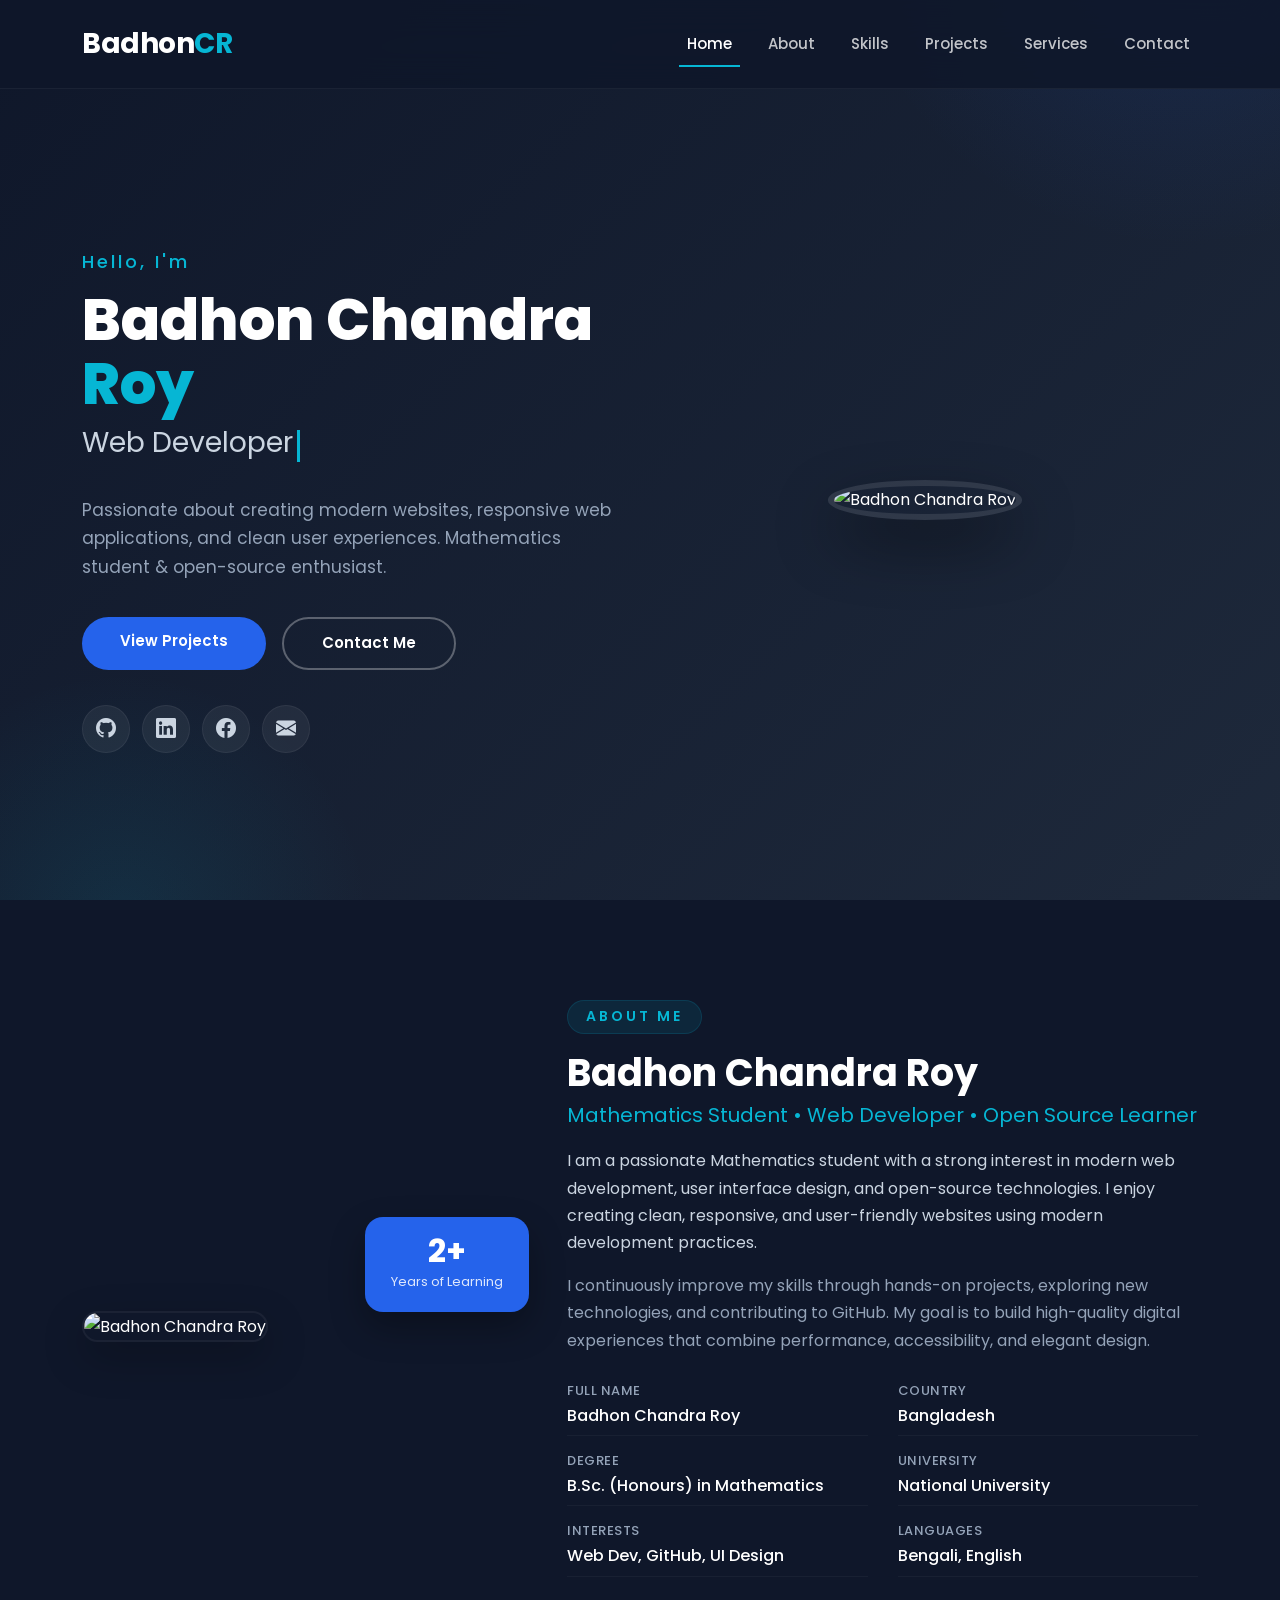
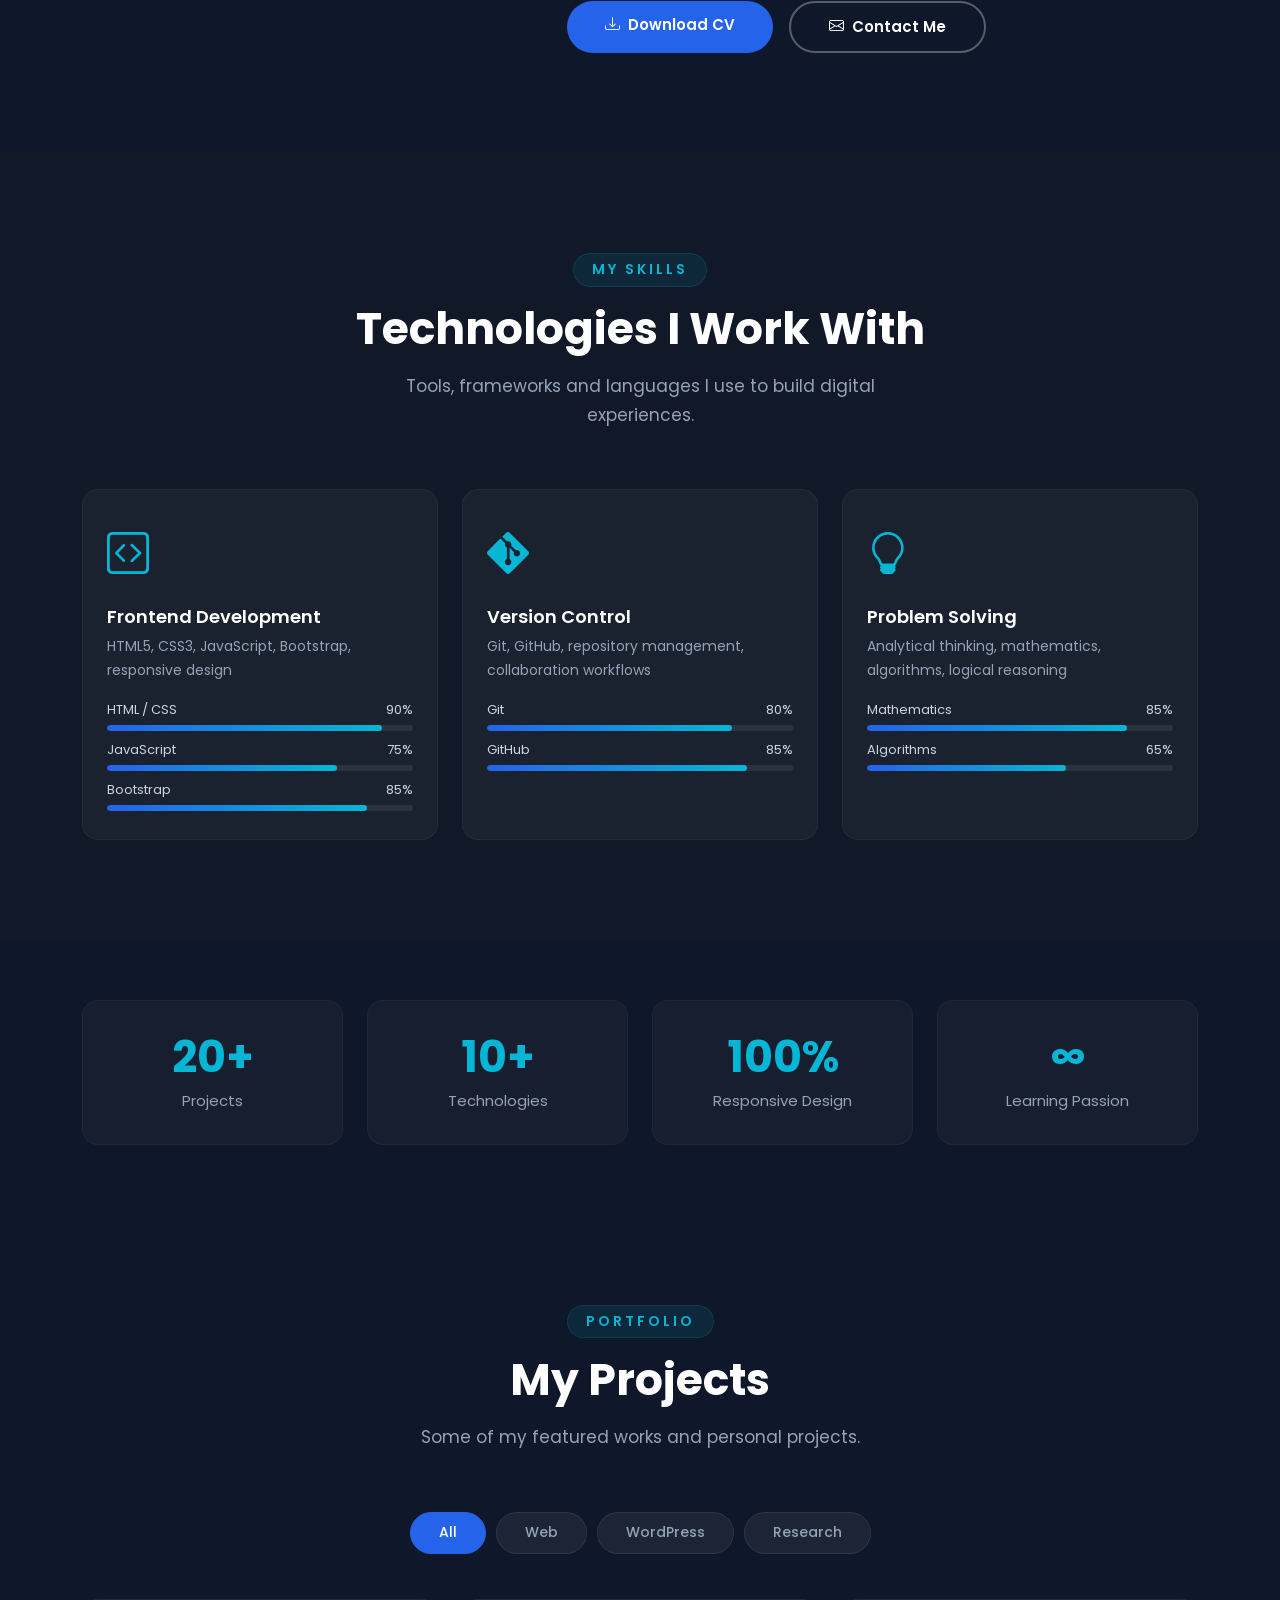
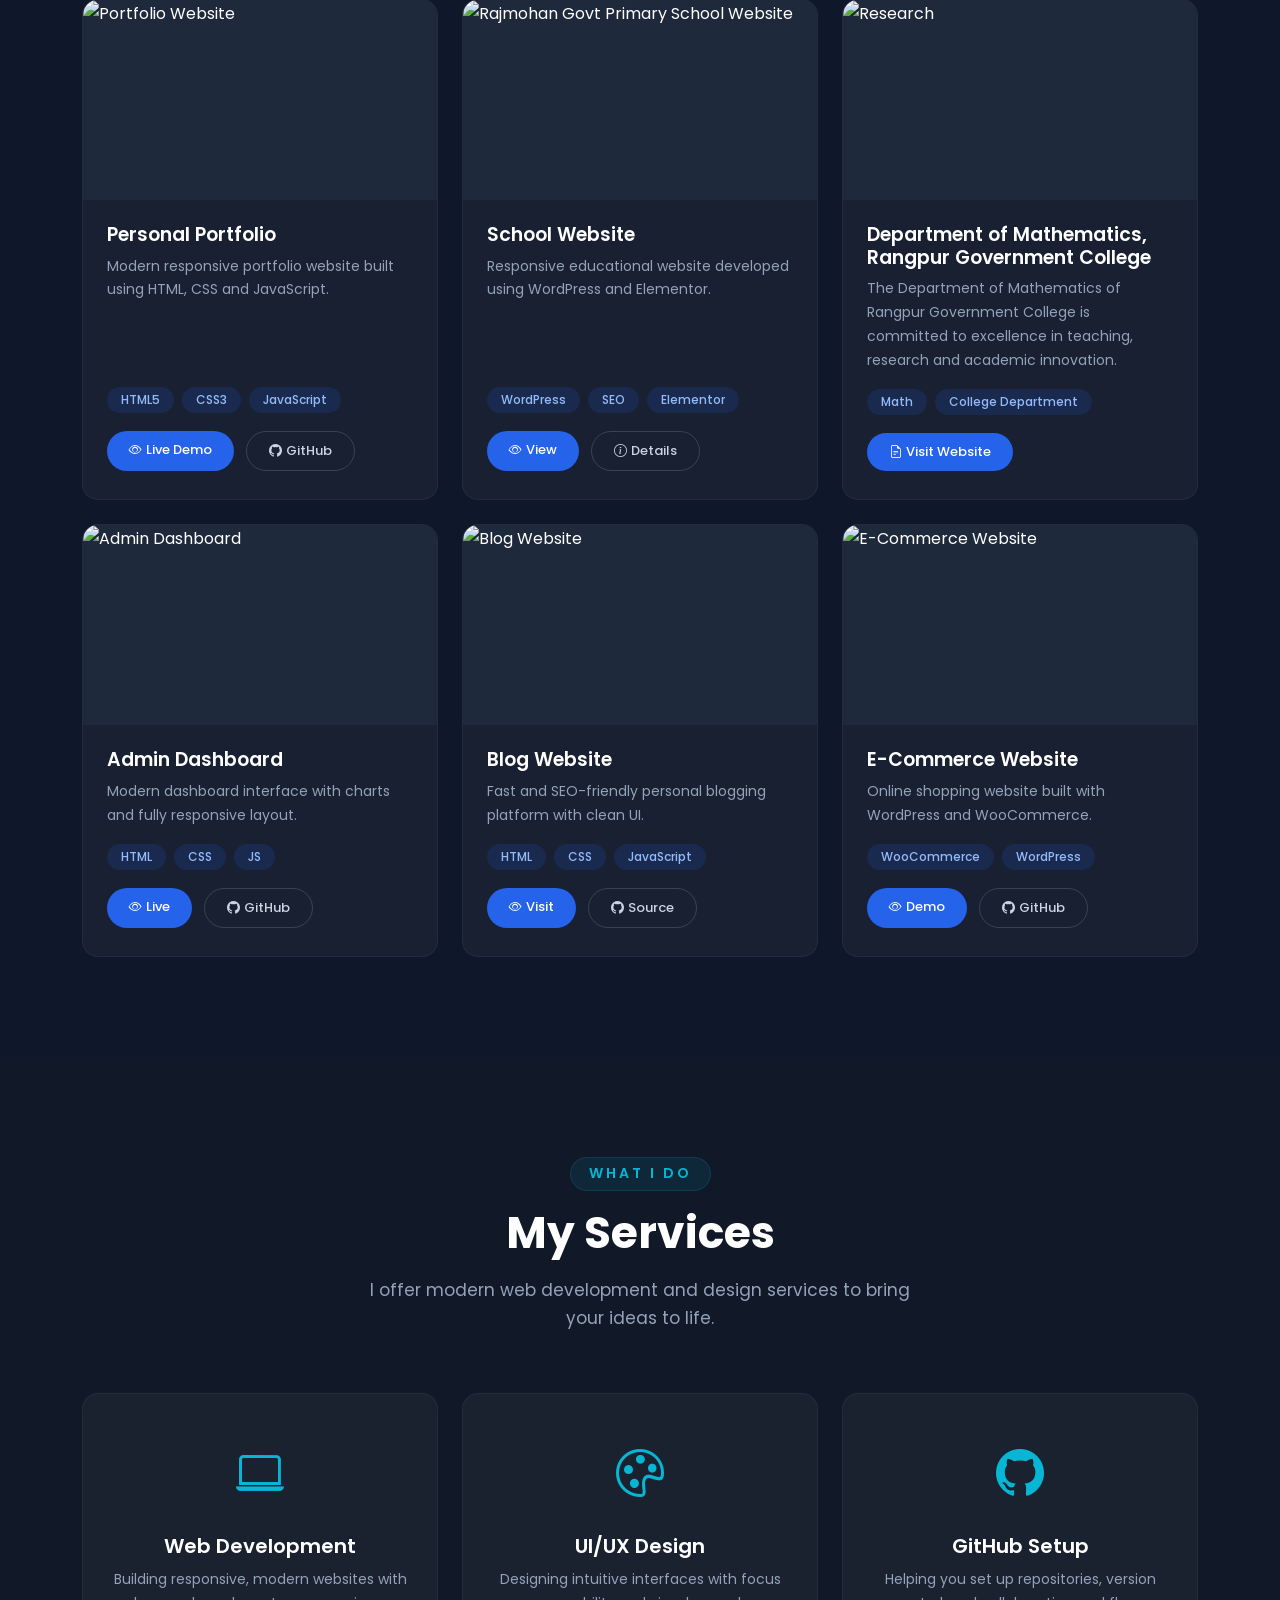
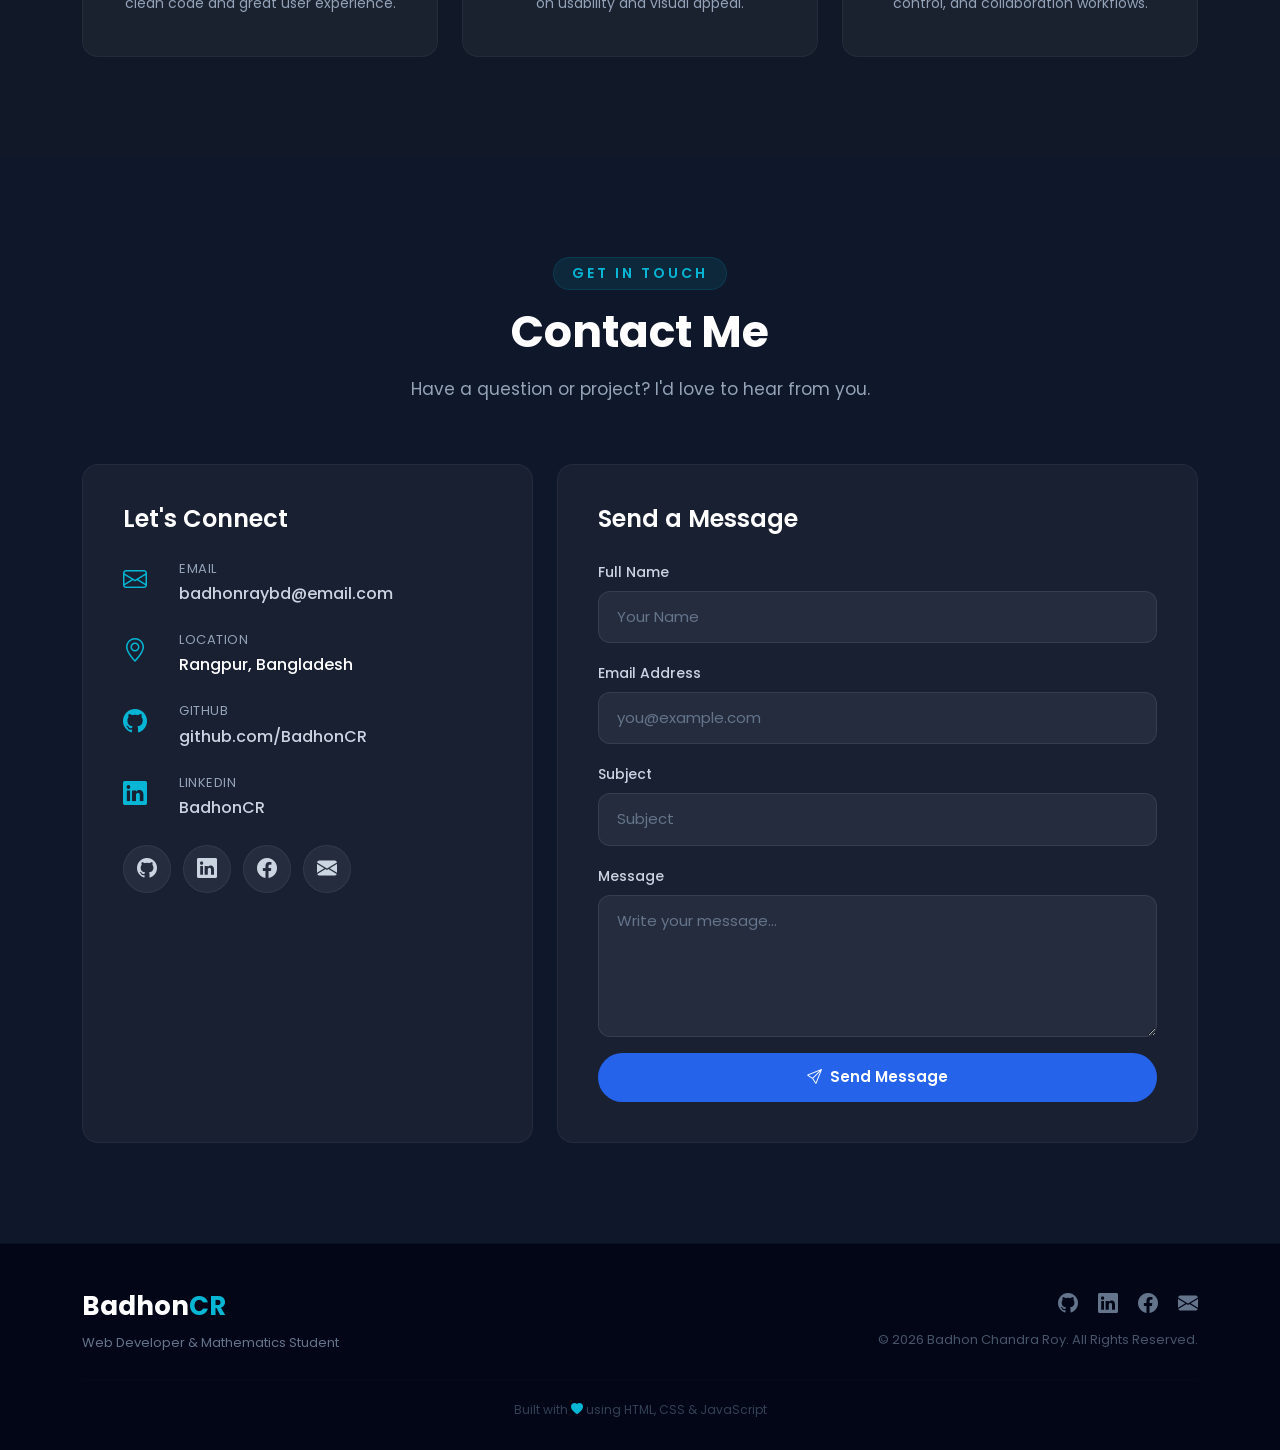
==== commit 4869ceeb: "Update index.html Social Link" ====
--- a/index.html
+++ b/index.html
@@ -974,9 +974,9 @@
                     </div>
                     <div class="social-icons">
                         <a href="https://github.com/BadhonCR" target="_blank" aria-label="GitHub"><i class="bi bi-github"></i></a>
-                        <a href="#" aria-label="LinkedIn"><i class="bi bi-linkedin"></i></a>
-                        <a href="#" aria-label="Facebook"><i class="bi bi-facebook"></i></a>
-                        <a href="mailto:vbhwiki@email.com" aria-label="Email"><i class="bi bi-envelope-fill"></i></a>
+                        <a href="https://www.linkedin.com/in/badhoncr/" aria-label="LinkedIn"><i class="bi bi-linkedin"></i></a>
+                        <a href="https://www.facebook.com/badhon.roy.bd/" aria-label="Facebook"><i class="bi bi-facebook"></i></a>
+                        <a href="mailto:badhonraybd@email.com" aria-label="Email"><i class="bi bi-envelope-fill"></i></a>
                     </div>
                 </div>
                 <div class="col-lg-6 text-center" data-aos="fade-left" data-aos-duration="1000">
@@ -1149,14 +1149,14 @@
                 <!-- Project 2 -->
                 <div class="col-lg-4 col-md-6 project-item wordpress" data-aos="fade-up" data-aos-delay="100">
                     <div class="project-card">
-                        <img src="https://placehold.co/600x400/1e293b/94a3b8?text=School+Website" alt="School Website">
+                        <img src="https://placehold.co/600x400/1e293b/94a3b8?text=School+Website" alt="Rajmohan Govt Primary School Website">
                         <div class="project-content">
                             <h4>School Website</h4>
                             <p>Responsive educational website developed using WordPress and Elementor.</p>
                             <div class="project-tags"><span>WordPress</span><span>SEO</span><span>Elementor</span></div>
                             <div class="project-links">
-                                <a href="#" class="btn-sm btn-sm-primary"><i class="bi bi-eye me-1"></i>View</a>
-                                <a href="#" class="btn-sm btn-sm-outline"><i class="bi bi-info-circle me-1"></i>Details</a>
+                                <a href="https://rajmohanedu.wordpress.com/" class="btn-sm btn-sm-primary"><i class="bi bi-eye me-1"></i>View</a>
+                                <a href="https://rajmohanedu.wordpress.com/about/" class="btn-sm btn-sm-outline"><i class="bi bi-info-circle me-1"></i>Details</a>
                             </div>
                         </div>
                     </div>
@@ -1166,11 +1166,11 @@
                     <div class="project-card">
                         <img src="https://placehold.co/600x400/1e293b/94a3b8?text=Mathematics+Research" alt="Research">
                         <div class="project-content">
-                            <h4>Mathematics Research</h4>
-                            <p>Academic research and mathematical problem solving in various domains.</p>
-                            <div class="project-tags"><span>Math</span><span>Research</span></div>
+                            <h4>Department of Mathematics, Rangpur Government College</h4>
+                            <p>The Department of Mathematics of Rangpur Government College is committed to excellence in teaching, research and academic innovation.</p>
+                            <div class="project-tags"><span>Math</span><span>College Department</span></div>
                             <div class="project-links">
-                                <a href="#" class="btn-sm btn-sm-primary"><i class="bi bi-file-earmark-text me-1"></i>Read</a>
+                                <a href="https://badhoncr.github.io/rgcmath/" class="btn-sm btn-sm-primary"><i class="bi bi-file-earmark-text me-1"></i>Visit Website</a>
                             </div>
                         </div>
                     </div>
@@ -1276,7 +1276,7 @@
                         <h4>Let's Connect</h4>
                         <div class="contact-item">
                             <span class="icon"><i class="bi bi-envelope"></i></span>
-                            <div><div class="label">Email</div><div class="value"><a href="mailto:vbhwiki@email.com">vbhwiki@email.com</a></div></div>
+                            <div><div class="label">Email</div><div class="value"><a href="mailto:badhonraybd@email.com">badhonraybd@email.com</a></div></div>
                         </div>
                         <div class="contact-item">
                             <span class="icon"><i class="bi bi-geo-alt"></i></span>
@@ -1288,14 +1288,14 @@
                         </div>
                         <div class="contact-item">
                             <span class="icon"><i class="bi bi-linkedin"></i></span>
-                            <div><div class="label">LinkedIn</div><div class="value"><a href="#">Coming Soon</a></div></div>
+                            <div><div class="label">LinkedIn</div><div class="value"><a href="https://www.linkedin.com/in/badhoncr/">BadhonCR</a></div></div>
                         </div>
                         <div class="mt-4">
                             <div class="social-icons" style="margin-top:0;">
                                 <a href="https://github.com/BadhonCR" target="_blank" aria-label="GitHub"><i class="bi bi-github"></i></a>
-                                <a href="#" aria-label="LinkedIn"><i class="bi bi-linkedin"></i></a>
-                                <a href="#" aria-label="Facebook"><i class="bi bi-facebook"></i></a>
-                                <a href="mailto:vbhwiki@email.com" aria-label="Email"><i class="bi bi-envelope-fill"></i></a>
+                                <a href="https://www.linkedin.com/in/badhoncr/" aria-label="LinkedIn"><i class="bi bi-linkedin"></i></a>
+                                <a href="https://www.facebook.com/badhon.roy.bd/" aria-label="Facebook"><i class="bi bi-facebook"></i></a>
+                                <a href="mailto:badhonraybd@email.com" aria-label="Email"><i class="bi bi-envelope-fill"></i></a>
                             </div>
                         </div>
                     </div>
@@ -1343,9 +1343,9 @@
                 <div class="col-md-6 text-md-end text-center">
                     <div class="footer-social">
                         <a href="https://github.com/BadhonCR" target="_blank" aria-label="GitHub"><i class="bi bi-github"></i></a>
-                        <a href="#" aria-label="LinkedIn"><i class="bi bi-linkedin"></i></a>
-                        <a href="#" aria-label="Facebook"><i class="bi bi-facebook"></i></a>
-                        <a href="mailto:vbhwiki@email.com" aria-label="Email"><i class="bi bi-envelope-fill"></i></a>
+                        <a href="https://www.linkedin.com/in/badhoncr/" aria-label="LinkedIn"><i class="bi bi-linkedin"></i></a>
+                        <a href="https://www.facebook.com/badhon.roy.bd/" aria-label="Facebook"><i class="bi bi-facebook"></i></a>
+                        <a href="mailto:badhonraybd@email.com" aria-label="Email"><i class="bi bi-envelope-fill"></i></a>
                     </div>
                     <p class="mt-2" style="font-size:13px;color:#475569;">
                         &copy; <span id="currentYear"></span> Badhon Chandra Roy. All Rights Reserved.
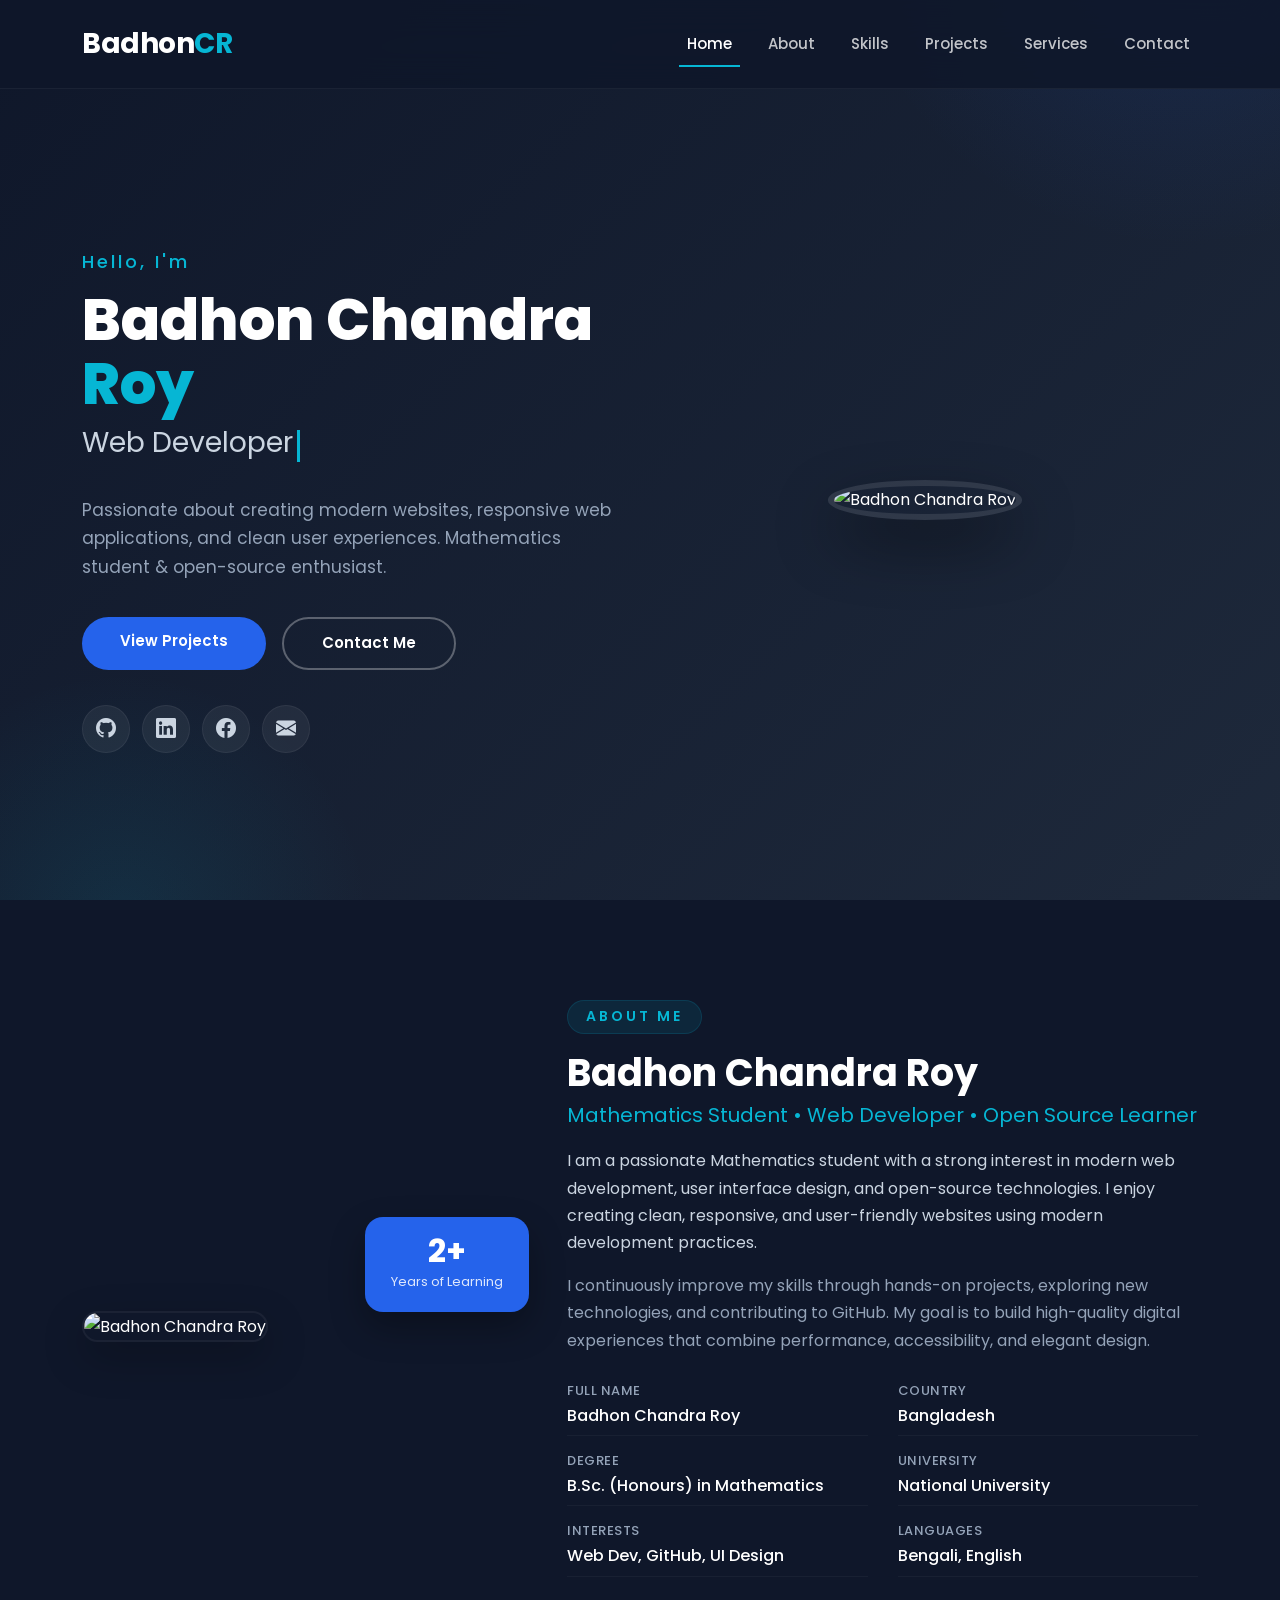
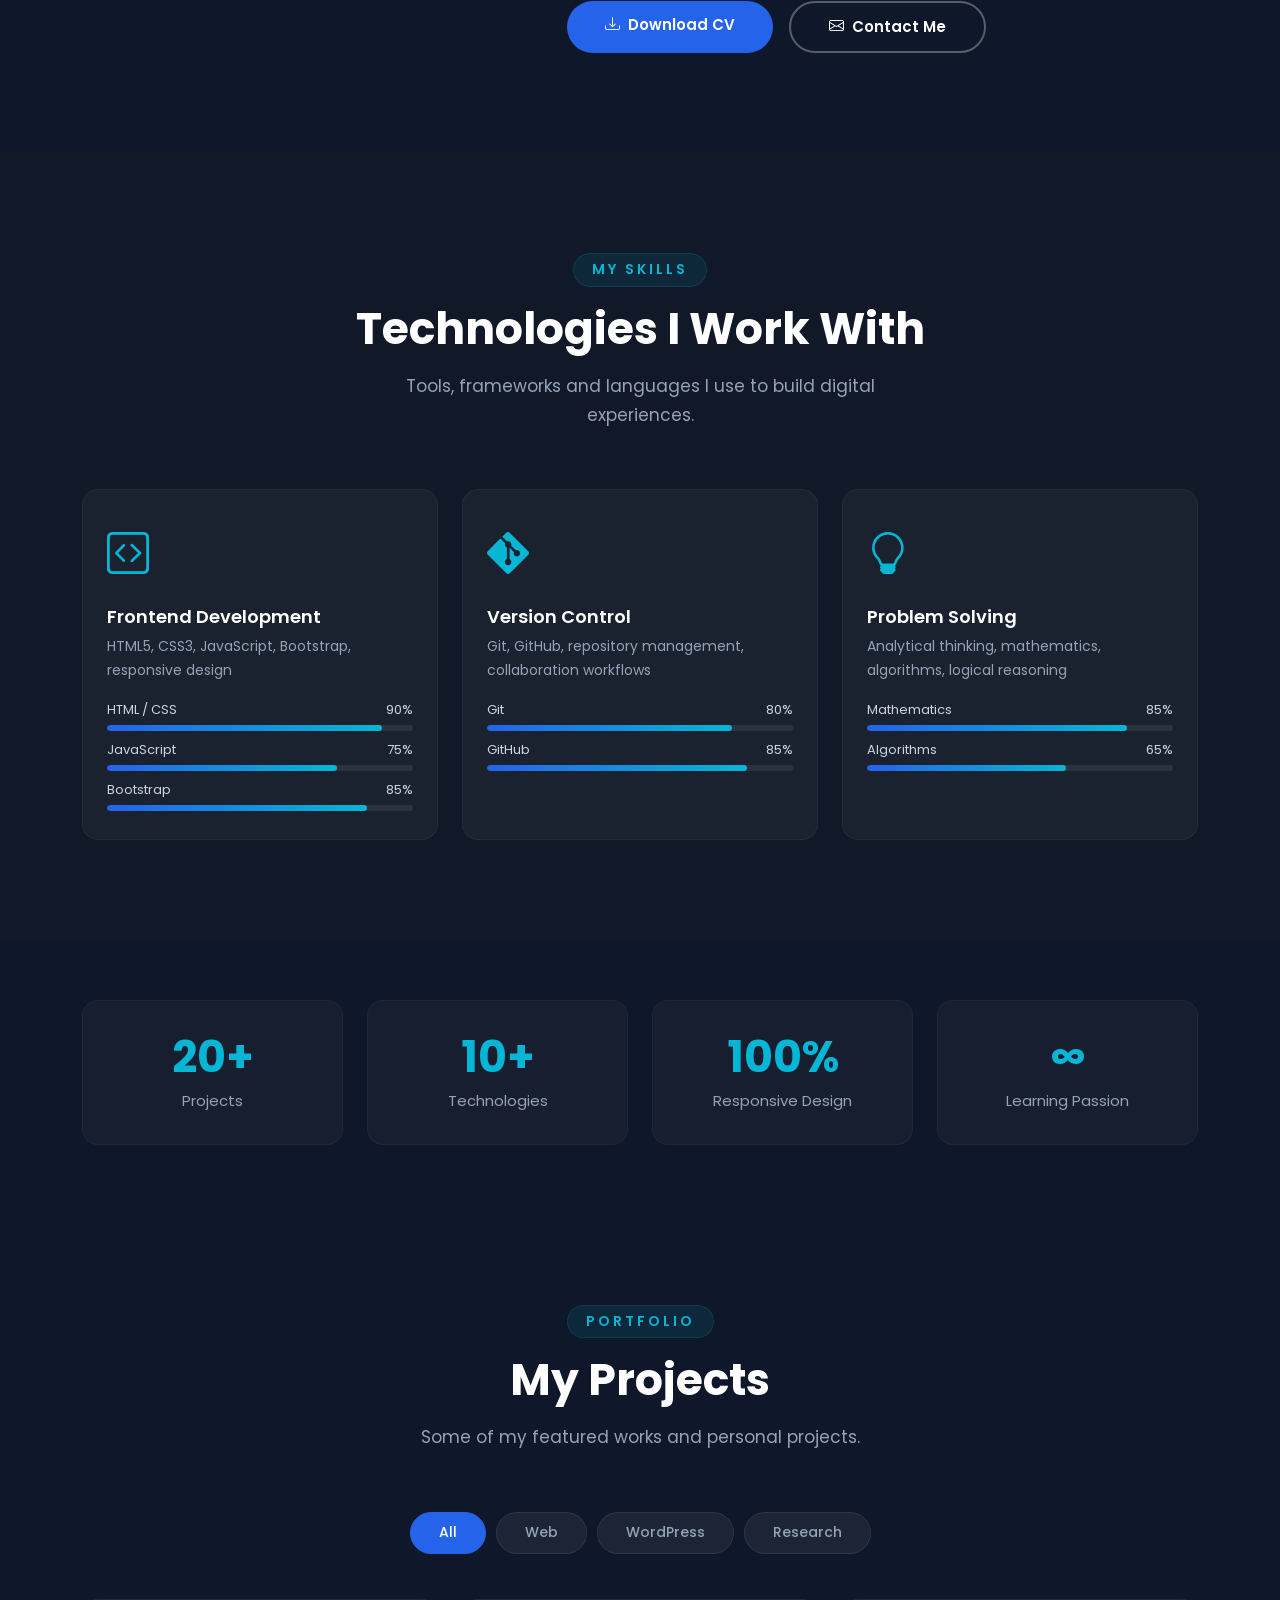
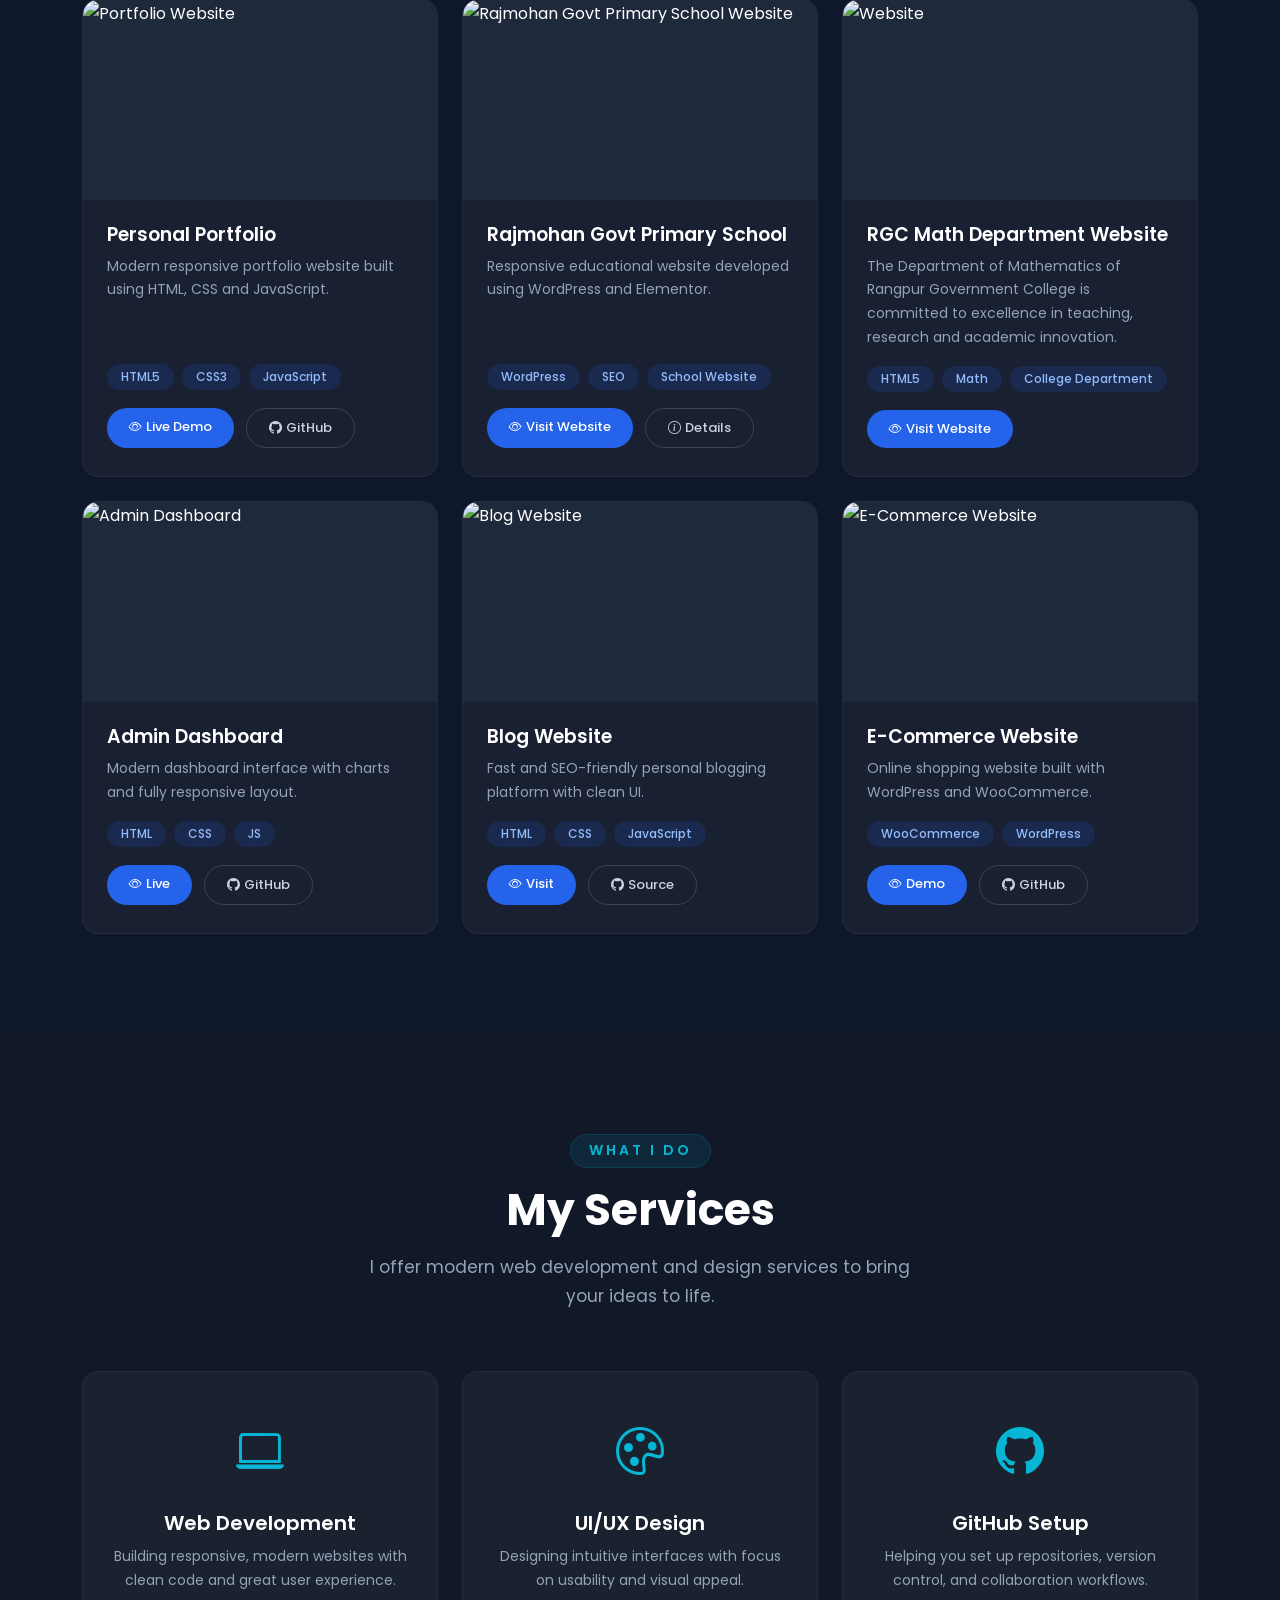
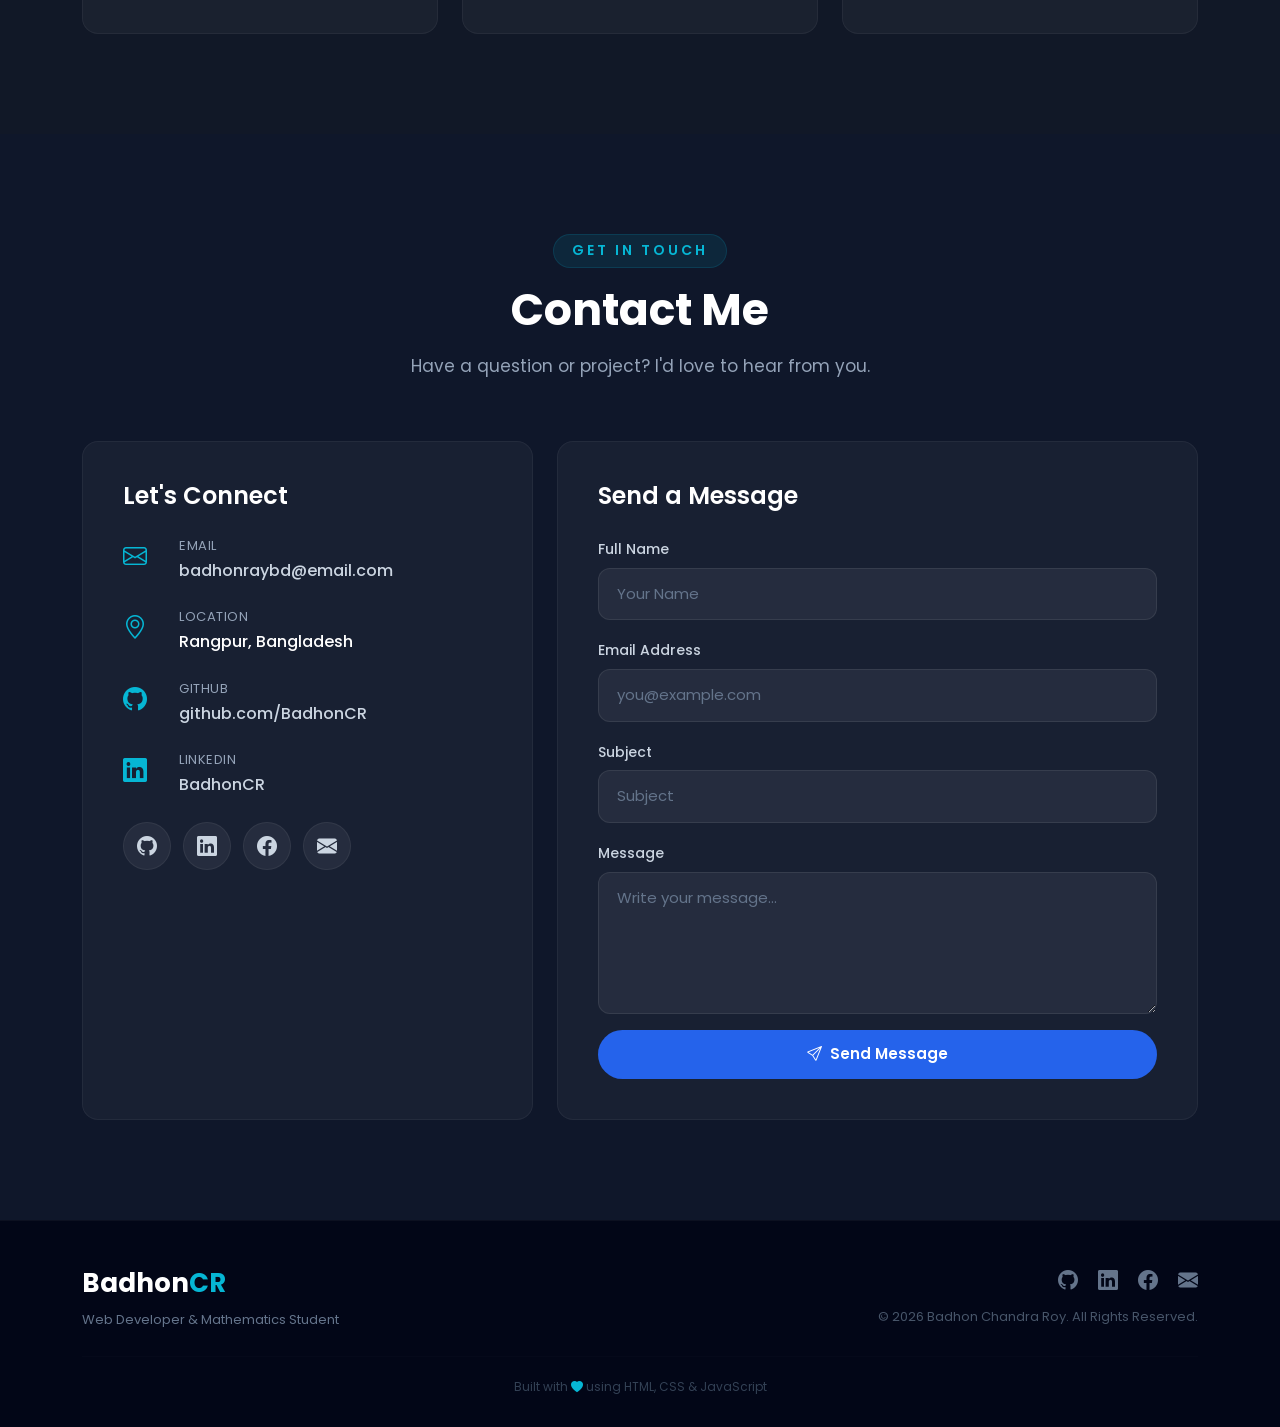
==== commit 21ad9845: "Update index.html" ====
--- a/index.html
+++ b/index.html
@@ -1151,11 +1151,11 @@
                     <div class="project-card">
                         <img src="https://placehold.co/600x400/1e293b/94a3b8?text=School+Website" alt="Rajmohan Govt Primary School Website">
                         <div class="project-content">
-                            <h4>School Website</h4>
+                            <h4>Rajmohan Govt Primary School</h4>
                             <p>Responsive educational website developed using WordPress and Elementor.</p>
-                            <div class="project-tags"><span>WordPress</span><span>SEO</span><span>Elementor</span></div>
+                            <div class="project-tags"><span>WordPress</span><span>SEO</span><span>School Website</span></div>
                             <div class="project-links">
-                                <a href="https://rajmohanedu.wordpress.com/" class="btn-sm btn-sm-primary"><i class="bi bi-eye me-1"></i>View</a>
+                                <a href="https://rajmohanedu.wordpress.com/" class="btn-sm btn-sm-primary"><i class="bi bi-eye me-1"></i>Visit Website</a>
                                 <a href="https://rajmohanedu.wordpress.com/about/" class="btn-sm btn-sm-outline"><i class="bi bi-info-circle me-1"></i>Details</a>
                             </div>
                         </div>
@@ -1164,13 +1164,13 @@
                 <!-- Project 3 -->
                 <div class="col-lg-4 col-md-6 project-item research" data-aos="fade-up" data-aos-delay="200">
                     <div class="project-card">
-                        <img src="https://placehold.co/600x400/1e293b/94a3b8?text=Mathematics+Research" alt="Research">
+                        <img src="https://placehold.co/600x400/1e293b/94a3b8?text=College+Website" alt="Website">
                         <div class="project-content">
-                            <h4>Department of Mathematics, Rangpur Government College</h4>
+                            <h4>RGC Math Department Website</h4>
                             <p>The Department of Mathematics of Rangpur Government College is committed to excellence in teaching, research and academic innovation.</p>
-                            <div class="project-tags"><span>Math</span><span>College Department</span></div>
+                            <div class="project-tags"><span>HTML5</span><span>Math</span><span>College Department</span></div>
                             <div class="project-links">
-                                <a href="https://badhoncr.github.io/rgcmath/" class="btn-sm btn-sm-primary"><i class="bi bi-file-earmark-text me-1"></i>Visit Website</a>
+                                <a href="https://badhoncr.github.io/rgcmath/" class="btn-sm btn-sm-primary"><i class="bi bi-eye me-1"></i>Visit Website</a>
                             </div>
                         </div>
                     </div>
